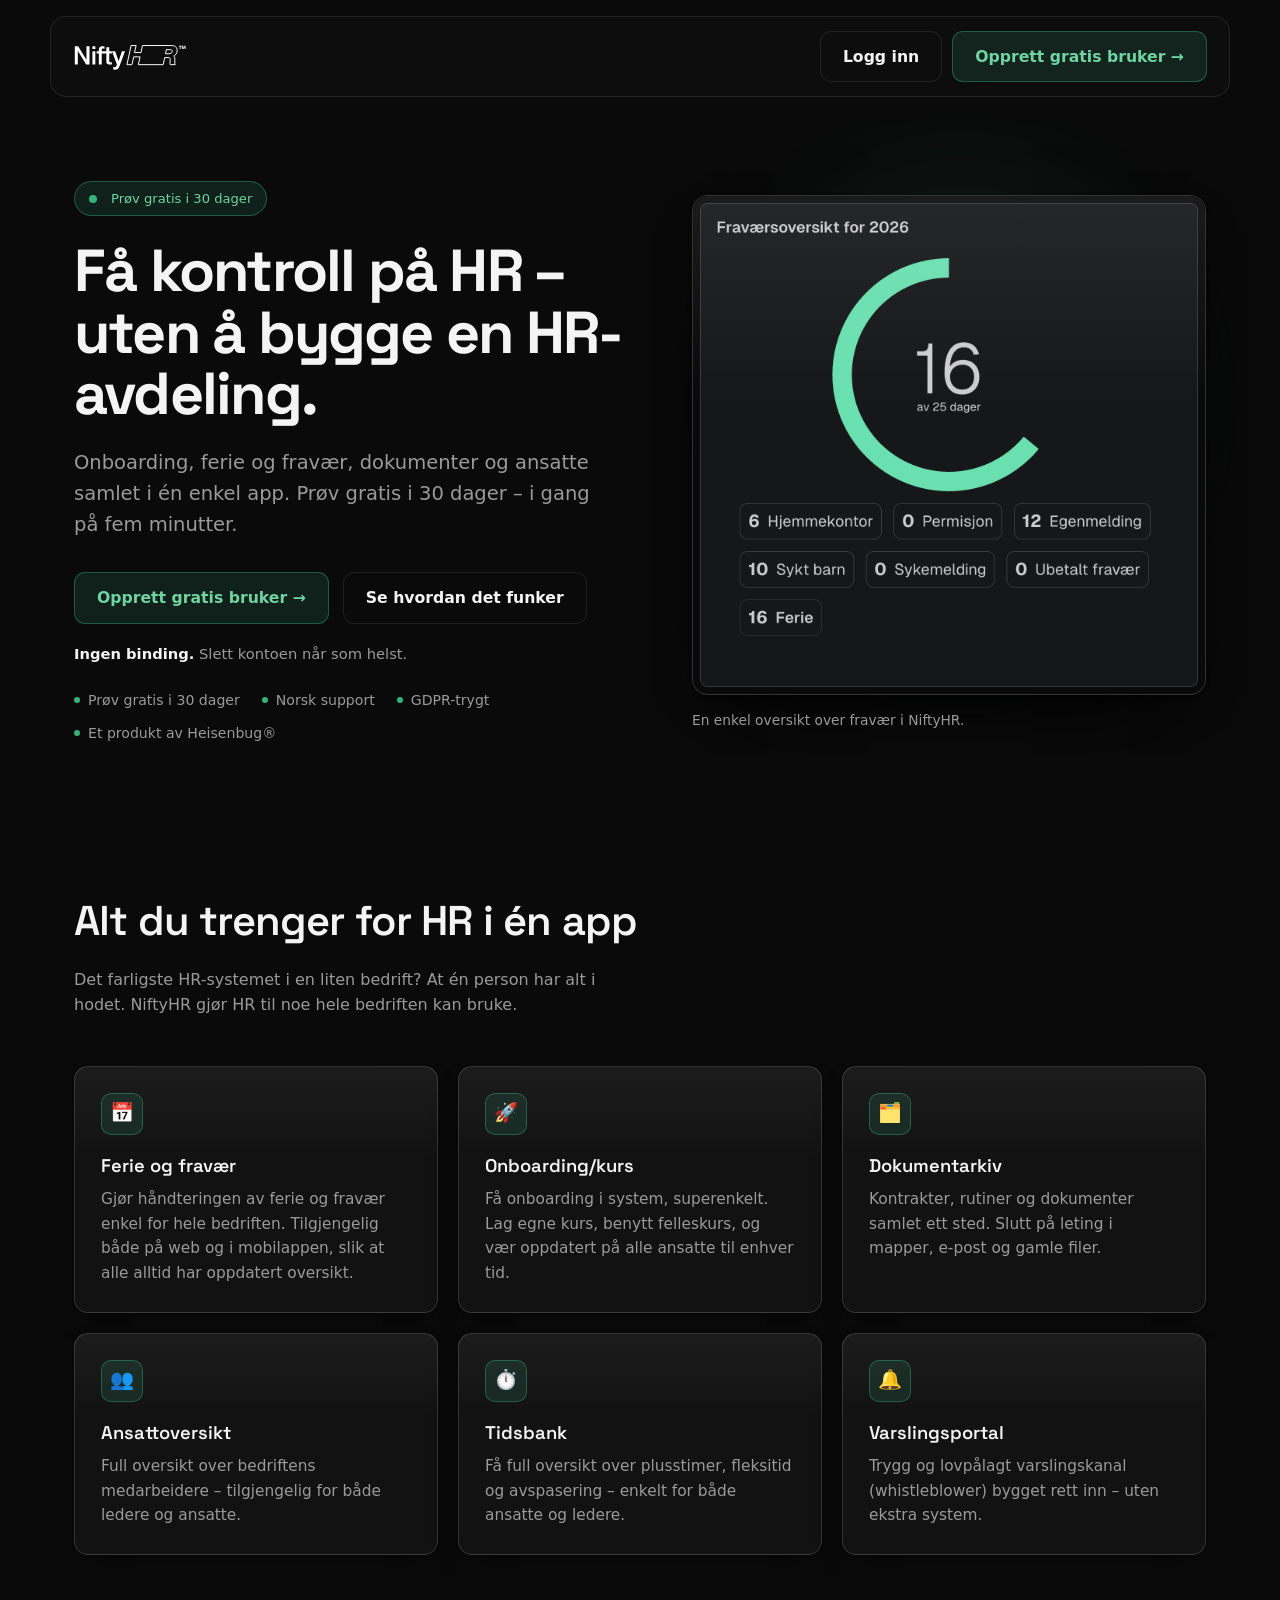
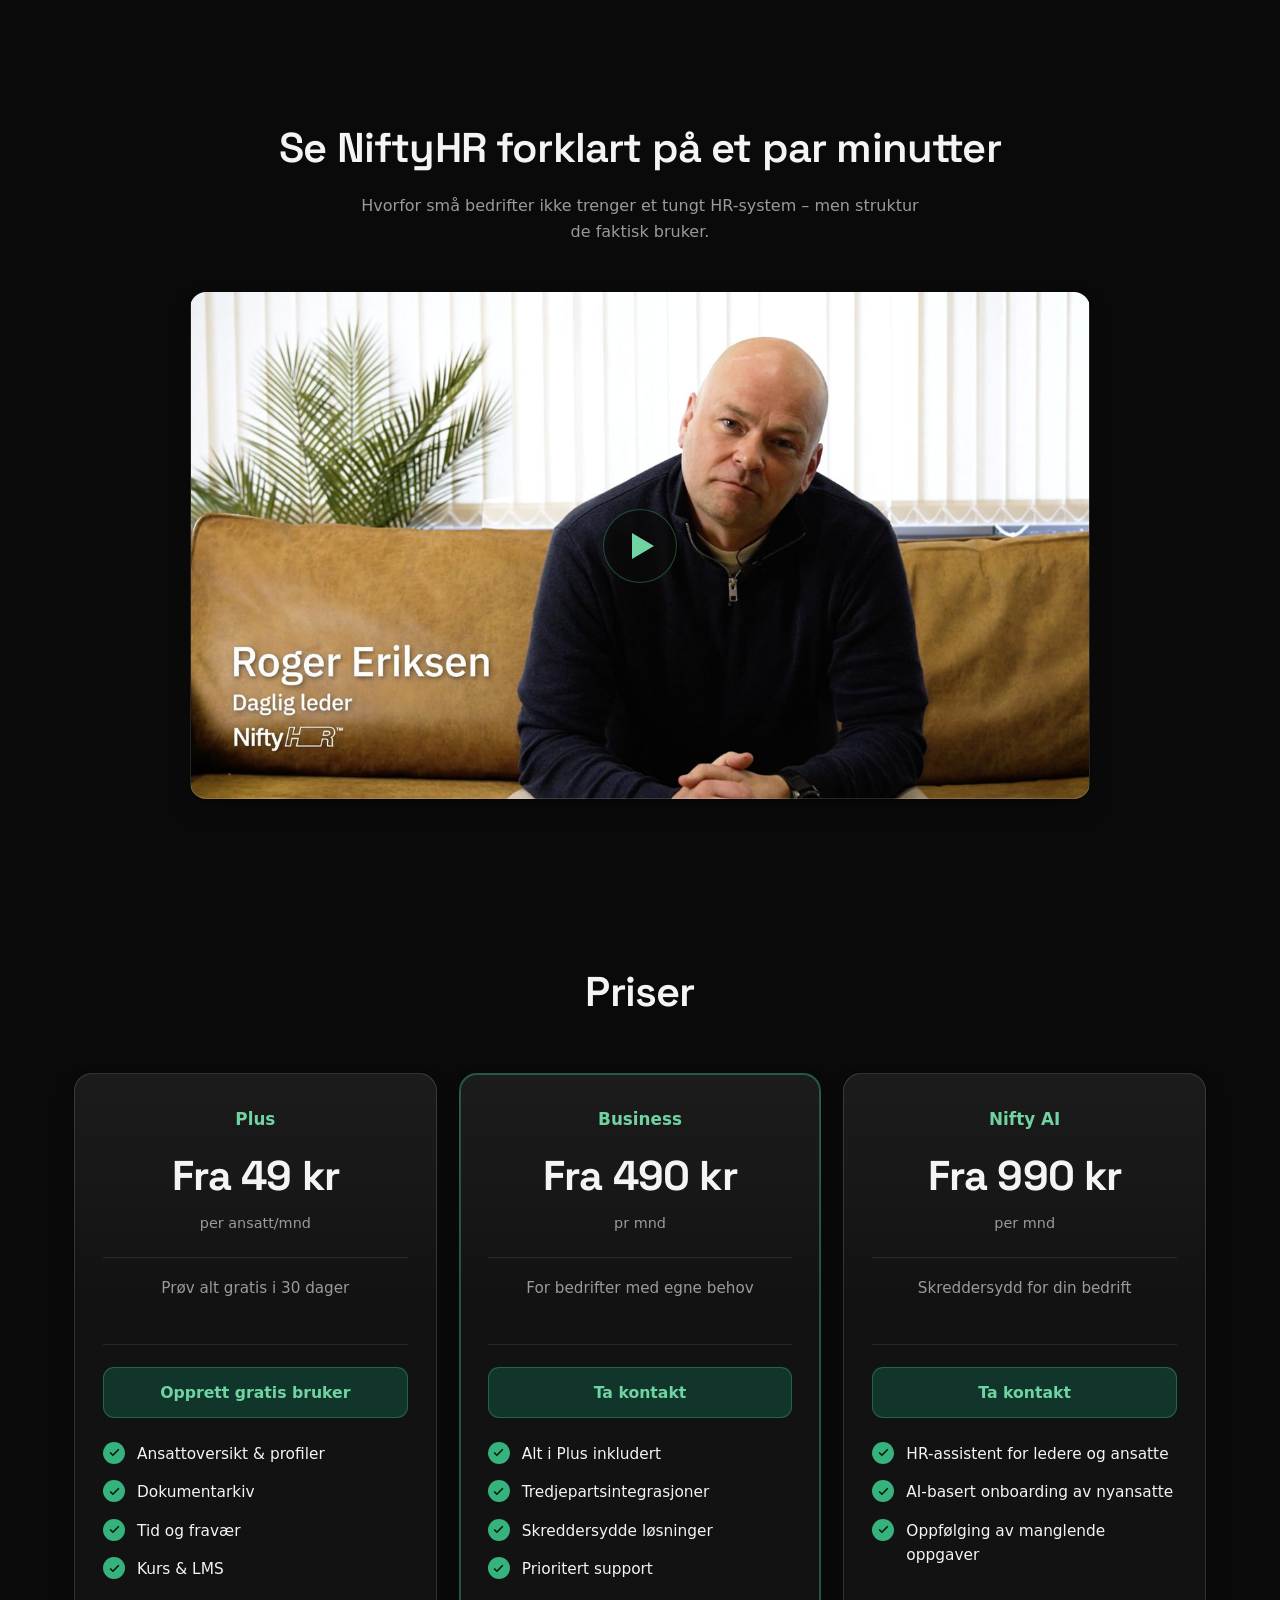
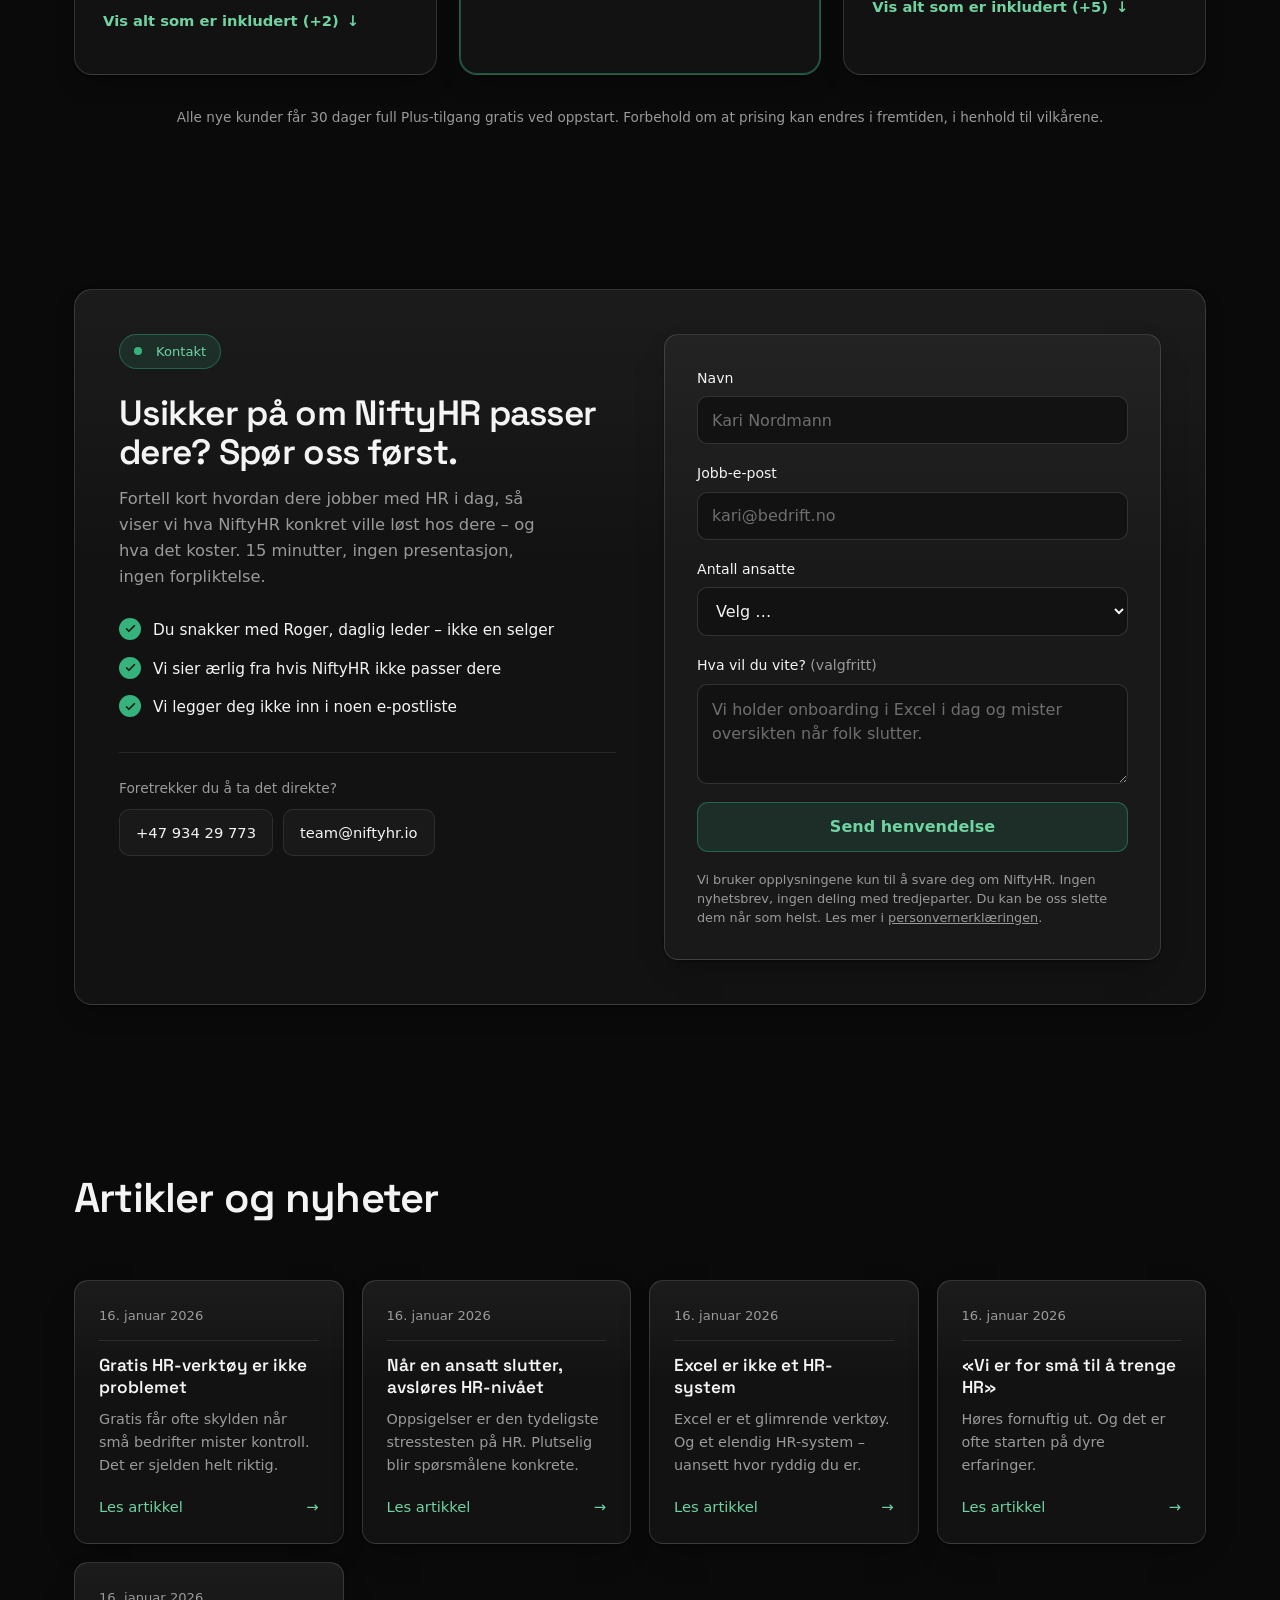
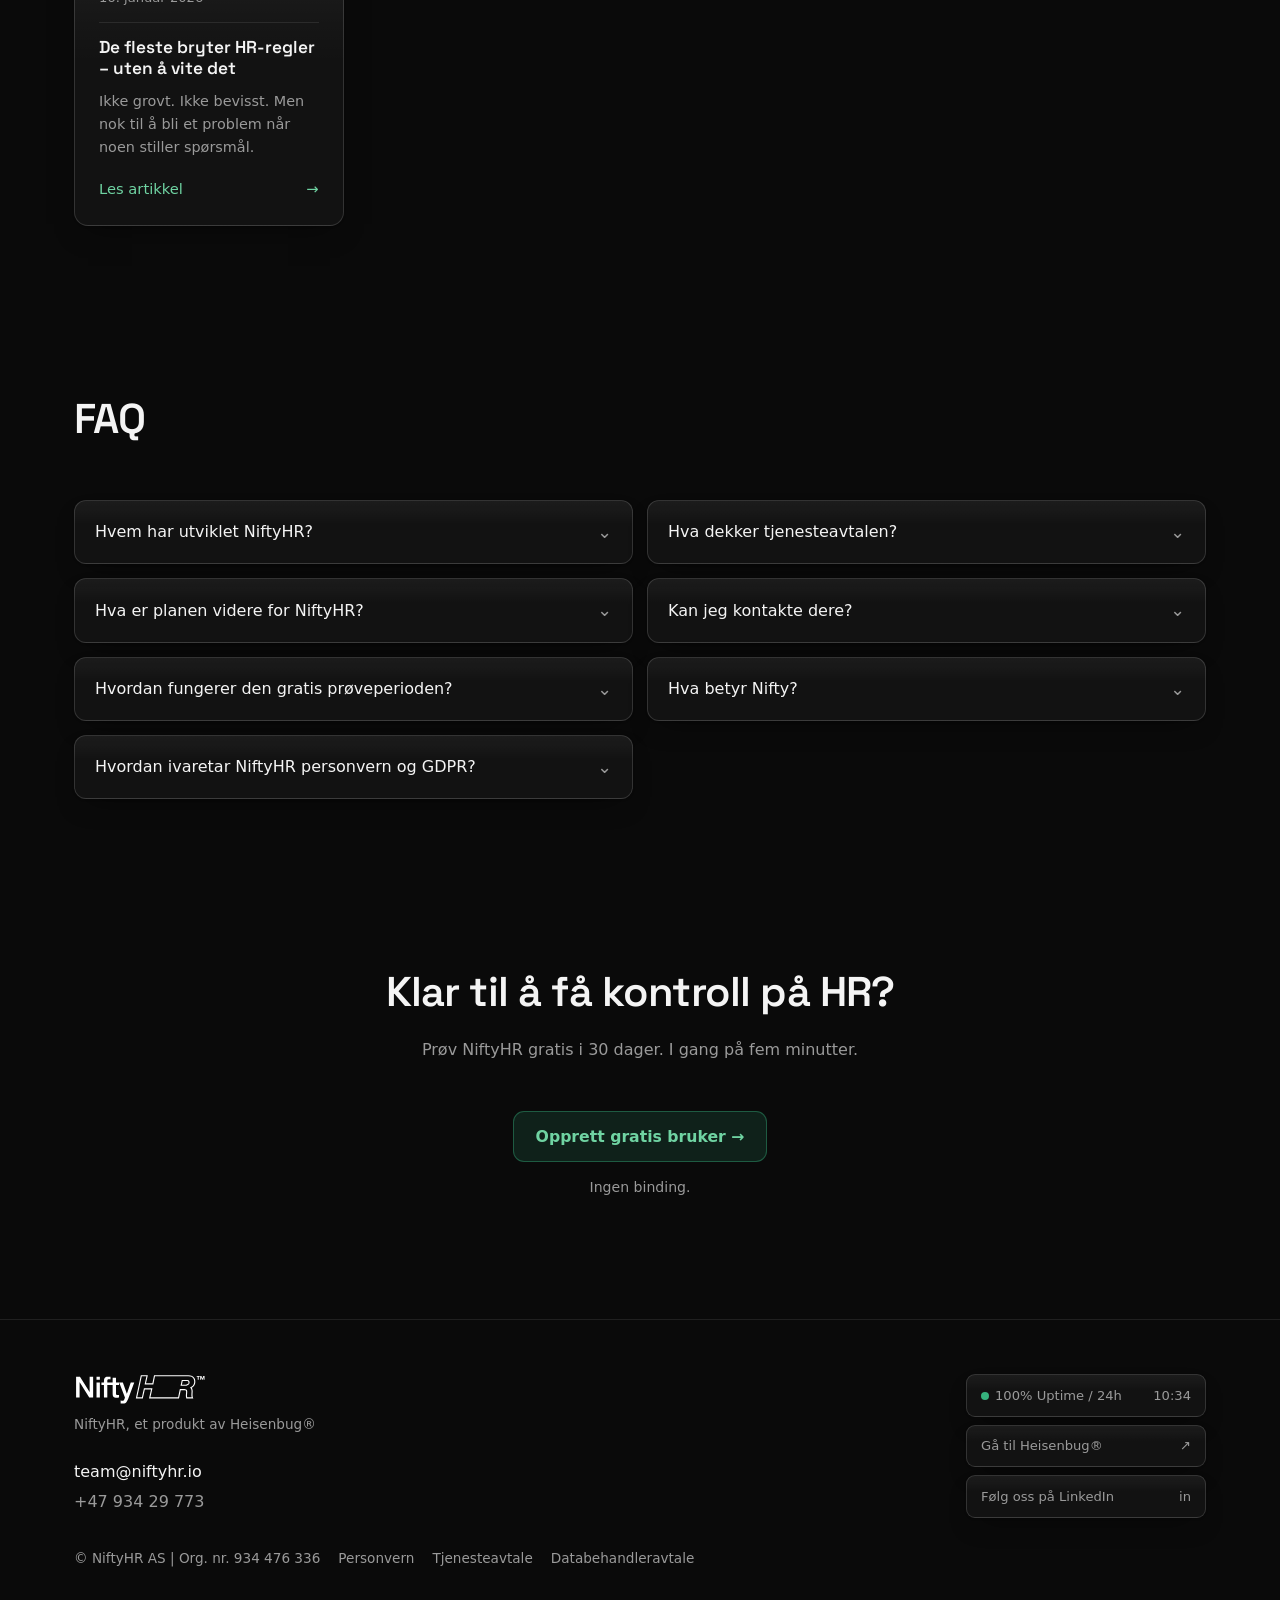
==== index.html @ 6ec6cd65 "Oppdater funksjonskort: Tidsbank erstatter Medarbeidersamtaler + nye tekster" ====
<!DOCTYPE html>
<html lang="no">
<head>
<meta charset="UTF-8">
<meta name="viewport" content="width=device-width, initial-scale=1.0">
<title>NiftyHR – Enkelt HR-system for små bedrifter. Gratis å starte.</title>
<meta name="description" content="Onboarding, ferie og fravær, dokumenter og ansattoversikt – samlet i én enkel app. Prøv gratis i 30 dager. Bygget for små og mellomstore bedrifter.">

<!-- OG-tags for deling på LinkedIn/Facebook -->
<meta property="og:title" content="NiftyHR – HR for små bedrifter">
<meta property="og:description" content="Enkelt HR-, onboarding- og fraværssystem. Prøv gratis i 30 dager.">
<meta property="og:type" content="website">
<meta property="og:url" content="https://niftyhr.no">
<link rel="canonical" href="https://niftyhr.no/">

<!-- Display-font (resten systemfont for rask lasting) -->
<link rel="preconnect" href="https://fonts.googleapis.com">
<link rel="preconnect" href="https://fonts.gstatic.com" crossorigin>
<link href="https://fonts.googleapis.com/css2?family=Space+Grotesk:wght@400;500;600;700&display=swap" rel="stylesheet">

<link rel="stylesheet" href="/style.css">

<!-- JSON-LD strukturert data -->
<script type="application/ld+json">
{
  "@context": "https://schema.org",
  "@graph": [
    {
      "@type": "Organization",
      "@id": "https://niftyhr.no/#organization",
      "name": "NiftyHR",
      "url": "https://niftyhr.no/",
      "logo": "https://niftyhr.no/niftyhr-logo.svg",
      "email": "team@niftyhr.io",
      "telephone": "+47 934 29 773",
      "description": "Enkelt, praktisk HR-system for små bedrifter uten HR-avdeling. Prøv gratis i 30 dager.",
      "sameAs": ["https://www.linkedin.com/company/nifty-hr/"],
      "parentOrganization": {
        "@type": "Organization",
        "name": "Heisenbug",
        "url": "https://heisenbug.no/"
      }
    },
    {
      "@type": "WebSite",
      "@id": "https://niftyhr.no/#website",
      "url": "https://niftyhr.no/",
      "name": "NiftyHR",
      "inLanguage": "no",
      "publisher": { "@id": "https://niftyhr.no/#organization" }
    }
  ]
}
</script>
</head>
<body>

  <!-- ============ Header ============ -->
  <div class="topbar">
    <div class="topbar-inner">
      <a class="logo-link" href="/" aria-label="NiftyHR"><img class="logo-img" src="/niftyhr-logo.svg" alt="NiftyHR"></a>
      <div class="cta-group">
        <a class="btn btn-ghost header-login" href="https://www.niftyhr.io/auth/login">Logg inn</a>
        <a class="btn btn-green" href="https://www.niftyhr.io/auth/sign-up">Opprett gratis bruker →</a>
      </div>
    </div>
  </div>

  <!-- ============ Hero ============ -->
  <section class="hero">
    <div class="wrap hero-grid">
      <div>
        <span class="eyebrow"><span class="dot"></span> Prøv gratis i 30 dager</span>
        <h1>Få kontroll på HR – uten å bygge en HR-avdeling.</h1>
        <p class="lead">Onboarding, ferie og fravær, dokumenter og ansatte samlet i én enkel app. Prøv gratis i 30 dager – i gang på fem minutter.</p>
        <div class="cta-row">
          <a class="btn btn-green" href="https://www.niftyhr.io/auth/sign-up">Opprett gratis bruker →</a>
          <a class="btn btn-ghost" href="#video">Se hvordan det funker</a>
        </div>
        <p class="hero-note"><b>Ingen binding.</b> Slett kontoen når som helst.</p>
        <div class="trust">
          <span>Prøv gratis i 30 dager</span>
          <span>Norsk support</span>
          <span>GDPR-trygt</span>
          <span>Et produkt av Heisenbug®</span>
        </div>
      </div>

      <!-- Ekte skjermbilde fra NiftyHR -->
      <figure class="shot" data-reveal data-reveal-delay="140">
        <div class="frame">
          <img src="/niftyhr-fravaersoversikt.png" width="1318" height="1282"
               alt="Fraværsoversikt for 2026 i NiftyHR: 16 av 25 feriedager brukt, fordelt på hjemmekontor, egenmelding, sykt barn og ferie"
               loading="eager" fetchpriority="high">
        </div>
        <figcaption>En enkel oversikt over fravær i NiftyHR.</figcaption>
      </figure>
    </div>
  </section>

  <!-- ============ Funksjoner ============ -->
  <section class="section">
    <div class="wrap">
      <div class="section-head">
        <h2>Alt du trenger for HR i én app</h2>
        <p>Det farligste HR-systemet i en liten bedrift? At én person har alt i hodet. NiftyHR gjør HR til noe hele bedriften kan bruke.</p>
      </div>
      <div class="feat-grid">
        <div class="feat" data-reveal>
          <div class="fic">📅</div>
          <h3>Ferie og fravær</h3>
          <p>Gjør håndteringen av ferie og fravær enkel for hele bedriften. Tilgjengelig både på web og i mobilappen, slik at alle alltid har oppdatert oversikt.</p>
        </div>
        <div class="feat" data-reveal>
          <div class="fic">🚀</div>
          <h3>Onboarding/kurs</h3>
          <p>Få onboarding i system, superenkelt. Lag egne kurs, benytt felleskurs, og vær oppdatert på alle ansatte til enhver tid.</p>
        </div>
        <div class="feat" data-reveal>
          <div class="fic">🗂️</div>
          <h3>Dokumentarkiv</h3>
          <p>Kontrakter, rutiner og dokumenter samlet ett sted. Slutt på leting i mapper, e-post og gamle filer.</p>
        </div>
        <div class="feat" data-reveal>
          <div class="fic">👥</div>
          <h3>Ansattoversikt</h3>
          <p>Full oversikt over bedriftens medarbeidere – tilgjengelig for både ledere og ansatte.</p>
        </div>
        <div class="feat" data-reveal>
          <div class="fic">⏱️</div>
          <h3>Tidsbank</h3>
          <p>Få full oversikt over plusstimer, fleksitid og avspasering – enkelt for både ansatte og ledere.</p>
        </div>
        <div class="feat" data-reveal>
          <div class="fic">🔔</div>
          <h3>Varslingsportal</h3>
          <p>Trygg og lovpålagt varslingskanal (whistleblower) bygget rett inn – uten ekstra system.</p>
        </div>
      </div>
    </div>
  </section>

  <!-- ============ Video ============ -->
  <section class="section video-sec" id="video">
    <div class="wrap">
      <div class="section-head">
        <h2>Se NiftyHR forklart på et par minutter</h2>
        <p>Hvorfor små bedrifter ikke trenger et tungt HR-system – men struktur de faktisk bruker.</p>
      </div>
      <!-- Klikk-for-å-spille: laster YouTube først ved klikk (raskere side) -->
      <div class="video" data-reveal id="ytPlayer"
           data-id="rPUGB4fkIVI"
           style="background-image:url('/video-poster.jpg')"
           role="button" tabindex="0" aria-label="Spill av video">
        <div class="play"></div>
      </div>
    </div>
  </section>

  <!-- ============ Priser ============ -->
  <section class="section" id="priser">
    <div class="wrap">
      <div class="section-head" style="text-align:center">
        <h2 style="margin:0 auto">Priser</h2>
      </div>
      <div class="price-grid">

        <div class="plan" data-reveal>
          <div class="tier">Plus</div>
          <div class="price">Fra 49 kr</div>
          <div class="per">per ansatt/mnd</div>
          <div class="who">Prøv alt gratis i 30 dager</div>
          <a class="btn btn-fill" href="https://www.niftyhr.io/auth/sign-up">Opprett gratis bruker</a>
          <ul>
            <li><span class="check"><svg viewBox="0 0 24 24"><polyline points="20 6 9 17 4 12"/></svg></span> Ansattoversikt &amp; profiler</li>
            <li><span class="check"><svg viewBox="0 0 24 24"><polyline points="20 6 9 17 4 12"/></svg></span> Dokumentarkiv</li>
            <li><span class="check"><svg viewBox="0 0 24 24"><polyline points="20 6 9 17 4 12"/></svg></span> Tid og fravær</li>
            <li><span class="check"><svg viewBox="0 0 24 24"><polyline points="20 6 9 17 4 12"/></svg></span> Kurs &amp; LMS</li>
          </ul>
          <div class="more" id="plus-mer" aria-hidden="true">
            <div>
              <ul>
                <li><span class="check"><svg viewBox="0 0 24 24"><polyline points="20 6 9 17 4 12"/></svg></span> Feed &amp; push-varsler</li>
                <li><span class="check"><svg viewBox="0 0 24 24"><polyline points="20 6 9 17 4 12"/></svg></span> Brukervennlig app</li>
              </ul>
            </div>
          </div>
          <button class="toggle" type="button" aria-expanded="false" aria-controls="plus-mer">
            <span class="label">Vis alt som er inkludert (+2)</span> <span class="arrow">↓</span>
          </button>
          <div class="grow"></div>
        </div>

        <div class="plan featured" data-reveal>
          <div class="tier">Business</div>
          <div class="price">Fra 490 kr</div>
          <div class="per">pr mnd</div>
          <div class="who">For bedrifter med egne behov</div>
          <a class="btn btn-fill" href="#kontakt">Ta kontakt</a>
          <ul>
            <li><span class="check"><svg viewBox="0 0 24 24"><polyline points="20 6 9 17 4 12"/></svg></span> Alt i Plus inkludert</li>
            <li><span class="check"><svg viewBox="0 0 24 24"><polyline points="20 6 9 17 4 12"/></svg></span> Tredjepartsintegrasjoner</li>
            <li><span class="check"><svg viewBox="0 0 24 24"><polyline points="20 6 9 17 4 12"/></svg></span> Skreddersydde løsninger</li>
            <li><span class="check"><svg viewBox="0 0 24 24"><polyline points="20 6 9 17 4 12"/></svg></span> Prioritert support</li>
          </ul>
          <div class="grow"></div>
        </div>

        <div class="plan" data-reveal>
          <div class="tier">Nifty AI</div>
          <div class="price">Fra 990 kr</div>
          <div class="per">per mnd</div>
          <div class="who">Skreddersydd for din bedrift</div>
          <a class="btn btn-fill" href="#kontakt">Ta kontakt</a>
          <ul>
            <li><span class="check"><svg viewBox="0 0 24 24"><polyline points="20 6 9 17 4 12"/></svg></span> HR-assistent for ledere og ansatte</li>
            <li><span class="check"><svg viewBox="0 0 24 24"><polyline points="20 6 9 17 4 12"/></svg></span> AI-basert onboarding av nyansatte</li>
            <li><span class="check"><svg viewBox="0 0 24 24"><polyline points="20 6 9 17 4 12"/></svg></span> Oppfølging av manglende oppgaver</li>
          </ul>
          <div class="more" id="ai-mer" aria-hidden="true">
            <div>
              <ul>
                <li><span class="check"><svg viewBox="0 0 24 24"><polyline points="20 6 9 17 4 12"/></svg></span> Generering av HR-dokumenter</li>
                <li><span class="check"><svg viewBox="0 0 24 24"><polyline points="20 6 9 17 4 12"/></svg></span> Organisasjonskunnskap og analyser</li>
                <li><span class="check"><svg viewBox="0 0 24 24"><polyline points="20 6 9 17 4 12"/></svg></span> Sykefraværsoppfølging</li>
                <li><span class="check"><svg viewBox="0 0 24 24"><polyline points="20 6 9 17 4 12"/></svg></span> Kompetansekartlegging</li>
                <li><span class="check"><svg viewBox="0 0 24 24"><polyline points="20 6 9 17 4 12"/></svg></span> Referat og oppfølging av medarbeidersamtaler</li>
              </ul>
            </div>
          </div>
          <button class="toggle" type="button" aria-expanded="false" aria-controls="ai-mer">
            <span class="label">Vis alt som er inkludert (+5)</span> <span class="arrow">↓</span>
          </button>
          <div class="grow"></div>
        </div>

      </div>
      <p class="price-note">Alle nye kunder får 30 dager full Plus-tilgang gratis ved oppstart. Forbehold om at prising kan endres i fremtiden, i henhold til vilkårene.</p>
    </div>
  </section>

  <!-- ============ Kontakt / leadfangst ============ -->
  <section class="section lead-sec" id="kontakt">
    <div class="wrap">
      <div class="lead-card" data-reveal>

        <div>
          <span class="eyebrow"><span class="dot"></span> Kontakt</span>
          <h2>Usikker på om NiftyHR passer dere? Spør oss først.</h2>
          <p class="lead-intro">Fortell kort hvordan dere jobber med HR i dag, så viser vi hva NiftyHR konkret ville løst hos dere – og hva det koster. 15 minutter, ingen presentasjon, ingen forpliktelse.</p>
          <div class="lead-points">
            <div><span class="check"><svg viewBox="0 0 24 24"><polyline points="20 6 9 17 4 12"/></svg></span> Du snakker med Roger, daglig leder – ikke en selger</div>
            <div><span class="check"><svg viewBox="0 0 24 24"><polyline points="20 6 9 17 4 12"/></svg></span> Vi sier ærlig fra hvis NiftyHR ikke passer dere</div>
            <div><span class="check"><svg viewBox="0 0 24 24"><polyline points="20 6 9 17 4 12"/></svg></span> Vi legger deg ikke inn i noen e-postliste</div>
          </div>
          <div class="lead-direct">
            <p>Foretrekker du å ta det direkte?</p>
            <div class="links">
              <a href="tel:+4793429773">+47 934 29 773</a>
              <a href="mailto:team@niftyhr.io">team@niftyhr.io</a>
            </div>
          </div>
        </div>

        <div class="lead-form-wrap">
          <form class="lead-form" id="leadForm" novalidate>
            <!-- Web3Forms: bytt access key til din egen fra web3forms.com -->
            <input type="hidden" name="access_key" value="6b242301-81c9-42a8-845d-8fa66ffb4353">
            <input type="hidden" name="subject" value="Ny henvendelse fra niftyhr.no">
            <input type="hidden" name="from_name" value="niftyhr.no">

            <div class="field">
              <label for="lf-navn">Navn</label>
              <input id="lf-navn" name="name" type="text" required autocomplete="name" placeholder="Kari Nordmann">
            </div>
            <div class="field">
              <label for="lf-epost">Jobb-e-post</label>
              <input id="lf-epost" name="email" type="email" required autocomplete="email" placeholder="kari@bedrift.no">
            </div>
            <div class="field">
              <label for="lf-ansatte">Antall ansatte</label>
              <select id="lf-ansatte" name="ansatte" required>
                <option value="">Velg …</option>
                <option value="1-5">1–5</option>
                <option value="6-15">6–15</option>
                <option value="16-30">16–30</option>
                <option value="31-50">31–50</option>
                <option value="50+">Over 50</option>
              </select>
            </div>
            <div class="field">
              <label for="lf-melding">Hva vil du vite? <span>(valgfritt)</span></label>
              <textarea id="lf-melding" name="melding" rows="3" placeholder="Vi holder onboarding i Excel i dag og mister oversikten når folk slutter."></textarea>
            </div>

            <!-- Honeypot: skjult felt som bare bots fyller ut -->
            <input class="hp" type="text" name="botcheck" tabindex="-1" autocomplete="off" aria-hidden="true">

            <button class="btn btn-green" type="submit" id="leadBtn">Send henvendelse</button>
            <p class="lead-error" id="leadError" hidden>Noe gikk galt. Send oss gjerne en e-post på team@niftyhr.io i stedet.</p>
            <p class="lead-privacy">Vi bruker opplysningene kun til å svare deg om NiftyHR. Ingen nyhetsbrev, ingen deling med tredjeparter. Du kan be oss slette dem når som helst. Les mer i <a href="/betingelser/personvernerklaering.html">personvernerklæringen</a>.</p>
          </form>

          <div class="lead-thanks" id="leadThanks" hidden>
            <span class="tick">✓</span>
            <h3>Takk – meldingen er sendt.</h3>
            <p>Vi tar kontakt så snart vi kan. Vil du ikke vente, kan du opprette bruker og se deg rundt med en gang.</p>
            <a class="btn btn-fill" style="width:auto" href="https://www.niftyhr.io/auth/sign-up">Opprett gratis bruker →</a>
          </div>
        </div>

      </div>
    </div>
  </section>

  <!-- ============ Artikler ============ -->
  <section class="section">
    <div class="wrap">
      <div class="section-head"><h2>Artikler og nyheter</h2></div>
<div class="art-grid">
  <a class="art" data-reveal href="/posts/gratis-hr-verktoy-er-ikke-problemet-manglende-strategi-er.html">
    <div class="date">16. januar 2026</div>
    <h3>Gratis HR-verktøy er ikke problemet</h3>
    <p>Gratis får ofte skylden når små bedrifter mister kontroll. Det er sjelden helt riktig.</p>
    <span class="read">Les artikkel <span>→</span></span>
  </a>
  <a class="art" data-reveal href="/posts/nar-en-ansatt-slutter-avslores-hr-nivaet-i-bedriften.html">
    <div class="date">16. januar 2026</div>
    <h3>Når en ansatt slutter, avsløres HR-nivået</h3>
    <p>Oppsigelser er den tydeligste stresstesten på HR. Plutselig blir spørsmålene konkrete.</p>
    <span class="read">Les artikkel <span>→</span></span>
  </a>
  <a class="art" data-reveal href="/posts/excel-er-ikke-et-hr-system-uansett-hvor-ryddig-du-er.html">
    <div class="date">16. januar 2026</div>
    <h3>Excel er ikke et HR-system</h3>
    <p>Excel er et glimrende verktøy. Og et elendig HR-system – uansett hvor ryddig du er.</p>
    <span class="read">Les artikkel <span>→</span></span>
  </a>
  <a class="art" data-reveal href="/posts/vi-er-for-sma-til-a-trenge-hr-den-dyreste-misforstaelsen.html">
    <div class="date">16. januar 2026</div>
    <h3>«Vi er for små til å trenge HR»</h3>
    <p>Høres fornuftig ut. Og det er ofte starten på dyre erfaringer.</p>
    <span class="read">Les artikkel <span>→</span></span>
  </a>
  <a class="art" data-reveal href="/posts/de-fleste-sma-bedrifter-bryter-hr-regler-uten-a-vite-det.html">
    <div class="date">16. januar 2026</div>
    <h3>De fleste bryter HR-regler – uten å vite det</h3>
    <p>Ikke grovt. Ikke bevisst. Men nok til å bli et problem når noen stiller spørsmål.</p>
    <span class="read">Les artikkel <span>→</span></span>
  </a>
</div>
    </div>
  </section>

  <!-- ============ FAQ ============ -->
  <section class="section">
    <div class="wrap">
      <div class="section-head"><h2>FAQ</h2></div>
      <div class="faq-grid">
        <details data-reveal>
          <summary>Hvem har utviklet NiftyHR?</summary>
          <div class="ans">NiftyHR er utviklet av Heisenbug AS, et norsk teknologimiljø. Systemet driftes og videreutvikles som eget produkt for små og mellomstore bedrifter.</div>
        </details>
        <details data-reveal>
          <summary>Hva dekker tjenesteavtalen?</summary>
          <div class="ans">Tilgang til NiftyHR med løpende drift, oppdateringer og sikker lagring av data. Detaljer finner du i vilkårene.</div>
        </details>
        <details data-reveal>
          <summary>Hva er planen videre for NiftyHR?</summary>
          <div class="ans">Vi gjør NiftyHR enklere og smartere. Neste steg er praktisk AI-støtte i hverdagen gjennom Agent44 – en operativ AI-medarbeider som hjelper ledere med oppfølging, dokumenter og HR-oppgaver.</div>
        </details>
        <details data-reveal>
          <summary>Kan jeg kontakte dere?</summary>
          <div class="ans">Ja – send oss en e-post på team@niftyhr.io eller ring +47 934 29 773. Vi svarer gjerne.</div>
        </details>
        <details data-reveal>
          <summary>Hvordan fungerer den gratis prøveperioden?</summary>
          <div class="ans">Alle nye kunder får 30 dager med full tilgang gratis og uten binding. Slik kan dere teste NiftyHR i praksis før dere velger plan. Etter prøveperioden fortsetter dere på den planen som passer dere best.</div>
        </details>
        <details data-reveal>
          <summary>Hva betyr Nifty?</summary>
          <div class="ans">«Nifty» betyr smart, praktisk og lett å bruke – akkurat slik HR bør være for en liten bedrift.</div>
        </details>
        <details data-reveal>
          <summary>Hvordan ivaretar NiftyHR personvern og GDPR?</summary>
          <div class="ans">NiftyHR er bygget for å ivareta personvern. Persondata behandles i tråd med GDPR, og du styrer selv roller og tilgang i systemet.</div>
        </details>
      </div>
    </div>
  </section>

  <!-- ============ Slutt-CTA ============ -->
  <section class="section end">
    <div class="wrap">
      <div class="section-head">
        <h2>Klar til å få kontroll på HR?</h2>
        <p>Prøv NiftyHR gratis i 30 dager. I gang på fem minutter.</p>
      </div>
      <div class="cta-row">
        <a class="btn btn-green" href="https://www.niftyhr.io/auth/sign-up">Opprett gratis bruker →</a>
      </div>
      <p style="color:var(--muted);font-size:.88rem;margin-top:14px">Ingen binding.</p>
    </div>
  </section>

  <!-- ============ Footer ============ -->
  <footer>
    <div class="wrap">
      <div class="foot-grid">
        <div class="foot-left">
          <img class="logo-img" src="/niftyhr-logo.svg" alt="NiftyHR" style="height:30px;margin-bottom:10px">
          <div class="foot-tag">NiftyHR, et produkt av Heisenbug®</div>
          <div class="foot-contact">
            <a href="mailto:team@niftyhr.io">team@niftyhr.io</a>
            <a class="phone" href="tel:+4793429773">+47 934 29 773</a>
          </div>
        </div>
        <div class="status">
          <div><span><span class="dot"></span>100% Uptime / 24h</span><span>10:34</span></div>
          <a href="https://heisenbug.no/">Gå til Heisenbug® <span>↗</span></a>
          <a href="https://www.linkedin.com/company/nifty-hr/">Følg oss på LinkedIn <span>in</span></a>
        </div>
      </div>
      <div class="foot-bottom">
        <span>© NiftyHR AS | Org. nr. 934 476 336</span>
        <a href="/betingelser/personvernerklaering.html">Personvern</a>
        <a href="/betingelser/tjenesteavtale.html">Tjenesteavtale</a>
        <a href="/betingelser/databehandleravtale.html">Databehandleravtale</a>
      </div>
    </div>
  </footer>

  <script>
    // Klikk-for-å-spille YouTube (laster ikke iframe før brukeren vil se den)
    (function(){
      var p = document.getElementById('ytPlayer');
      function play(){
        var id = p.getAttribute('data-id');
        p.innerHTML = '<iframe src="https://www.youtube-nocookie.com/embed/'+id+'?autoplay=1&rel=0" '+
          'title="NiftyHR video" allow="autoplay;encrypted-media;picture-in-picture" '+
          'allowfullscreen></iframe>';
      }
      p.addEventListener('click', play);
      p.addEventListener('keydown', function(e){ if(e.key==='Enter'||e.key===' '){ e.preventDefault(); play(); }});
    })();
  </script>

  <script>
    // Leadskjema: sender til Web3Forms uten sidelast, viser takke-tilstand
    (function(){
      var f = document.getElementById('leadForm');
      if(!f) return;
      var btn = document.getElementById('leadBtn');
      var err = document.getElementById('leadError');
      var thanks = document.getElementById('leadThanks');

      f.addEventListener('submit', function(e){
        e.preventDefault();
        if(!f.checkValidity()){ f.reportValidity(); return; }
        err.hidden = true;
        btn.disabled = true;
        btn.textContent = 'Sender …';

        fetch('https://api.web3forms.com/submit', {
          method: 'POST',
          headers: { 'Accept': 'application/json' },
          body: new FormData(f)
        })
        .then(function(r){ return r.json(); })
        .then(function(d){
          if(d.success){ f.hidden = true; thanks.hidden = false; }
          else { throw new Error('feil'); }
        })
        .catch(function(){
          err.hidden = false;
          btn.disabled = false;
          btn.textContent = 'Send henvendelse';
        });
      });
    })();
  </script>

  <script>
    // Nedtrekk i priskort: åpner/lukker resten av inkludert-listen
    (function(){
      document.querySelectorAll('.plan .toggle').forEach(function(btn){
        var plan  = btn.closest('.plan');
        var panel = document.getElementById(btn.getAttribute('aria-controls'));
        var label = btn.querySelector('.label');
        var lukket = label.textContent;             // «Vis alt som er inkludert (+N)»
        btn.addEventListener('click', function(){
          var open = plan.classList.toggle('open');
          btn.setAttribute('aria-expanded', open ? 'true' : 'false');
          panel.setAttribute('aria-hidden', open ? 'false' : 'true');
          label.textContent = open ? 'Vis mindre' : lukket;
        });
      });
    })();
  </script>

  <script>
    // Scroll-avsløring: elementene glir opp og fades inn én gang, radvis
    (function(){
      var els = Array.prototype.slice.call(document.querySelectorAll('[data-reveal]'));
      if (!els.length) return;

      var dempet = window.matchMedia('(prefers-reduced-motion: reduce)').matches;
      if (dempet || !('IntersectionObserver' in window)) return;   // alt forblir synlig

      document.documentElement.classList.add('js-anim');

      // Forskyvning innenfor hver gruppe søsken, så rader ruller inn etter hverandre
      var teller = new Map();
      els.forEach(function(el){
        var p = el.parentElement;
        var i = teller.get(p) || 0;
        teller.set(p, i + 1);
        el.dataset.i = i;
      });

      var io, puls;
      function start(el){
        if (el.dataset.vist) return;
        el.dataset.vist = '1';
        var d = Number(el.dataset.revealDelay || 0) + Number(el.dataset.i || 0) * 70;
        setTimeout(function(){ el.classList.add('inn'); }, d);
        if (io) io.unobserve(el);
      }

      io = new IntersectionObserver(function(rader){
        rader.forEach(function(r){
          // Ta også elementer som alt har passert over toppen av vinduet
          if (r.isIntersecting || r.boundingClientRect.top < 0) start(r.target);
        });
      }, { threshold: 0 });
      els.forEach(function(el){ io.observe(el); });

      // Sikkerhetsnett: fanger elementer som hoppes over ved raske sveip,
      // ankerhopp fra menyen og lasting med #hash i URL-en
      function feie(){
        var igjen = 0;
        els.forEach(function(el){
          if (el.dataset.vist) return;
          if (el.getBoundingClientRect().top < window.innerHeight) start(el);
          else igjen++;
        });
        if (!igjen) {
          window.removeEventListener('scroll', feie);
          window.removeEventListener('resize', feie);
          clearInterval(puls);
        }
      }
      window.addEventListener('scroll', feie, { passive: true });
      window.addEventListener('resize', feie);
      puls = setInterval(feie, 500);
      feie();
    })();
  </script>

</body>
</html>
---- style.css ----
/* ============ Designtokens (matchet mot niftyhr.io) ============ */
  :root{
    --bg:#0A0A0A;            /* near-black bakgrunn */
    --bg-2:#121212;          /* kort */
    --bg-3:#191919;          /* indre flater */
    --line:rgba(255,255,255,.09);
    --text:#F4F4F4;
    --muted:#9A9A9A;
    --green:#36B27D;         /* aksent (checkmarks, ring) */
    --green-soft:rgba(54,178,125,.14);
    --green-border:rgba(54,178,125,.40);
    --green-text:#6FD3A2;
    --green-deep:#11352A;    /* fyll på pris-knapp */
    --mint:#86D6A6;          /* donut-ring */
    --radius:14px;
    --maxw:1180px;
    --display:"Space Grotesk", system-ui, sans-serif;
    --body:system-ui,-apple-system,"Segoe UI",Roboto,Helvetica,Arial,sans-serif;
  }

  *{box-sizing:border-box;margin:0;padding:0}
  html{scroll-behavior:smooth}
  body{
    font-family:var(--body);background:var(--bg);color:var(--text);
    line-height:1.6;-webkit-font-smoothing:antialiased;overflow-x:hidden;
  }
  .wrap{max-width:var(--maxw);margin:0 auto;padding:0 24px}
  a{color:inherit}

  /* ============ Header (flytende pill) ============ */
  .topbar{position:sticky;top:16px;z-index:50;padding:0 16px;margin-top:16px}
  .topbar-inner{
    max-width:var(--maxw);margin:0 auto;display:flex;align-items:center;justify-content:space-between;
    background:rgba(15,15,15,.85);backdrop-filter:blur(12px);
    border:1px solid var(--line);border-radius:16px;padding:14px 22px;
  }
  /* Logo (tilnærmet – bytt gjerne til ekte SVG senere) */
  .logo{font-family:var(--display);font-weight:700;font-size:1.4rem;letter-spacing:-.01em;display:inline-flex;align-items:center;gap:3px}
  .logo .hr{border:1.6px solid currentColor;border-radius:5px;padding:1px 7px;font-style:italic;transform:skewX(-7deg);font-size:1.15rem;line-height:1}
  .logo sup{font-size:.55rem;color:var(--muted);font-weight:400}
  .logo-link{display:inline-flex}
  .logo-img{height:26px;width:auto;display:block}

  .btn{
    display:inline-flex;align-items:center;justify-content:center;gap:8px;
    font-weight:600;font-size:.98rem;padding:12px 22px;border-radius:11px;
    text-decoration:none;cursor:pointer;border:1px solid transparent;transition:transform .15s,filter .15s,border-color .15s
  }
  .btn-green{background:var(--green-soft);border-color:var(--green-border);color:var(--green-text)}
  .btn-green:hover{filter:brightness(1.15);transform:translateY(-1px)}
  .btn-ghost{background:transparent;border-color:var(--line);color:var(--text)}
  .btn-ghost:hover{border-color:var(--green-border);color:var(--green-text)}
  .btn-fill{background:var(--green-deep);border-color:var(--green-border);color:var(--green-text);width:100%}
  .btn-fill:hover{filter:brightness(1.25)}

  /* ============ Hero ============ */
  .hero{padding:84px 0 64px}
  .hero-grid{display:grid;grid-template-columns:1.05fr .95fr;gap:50px;align-items:center}
  .eyebrow{display:inline-flex;align-items:center;gap:8px;font-size:.82rem;color:var(--green-text);
    background:var(--green-soft);border:1px solid var(--green-border);padding:6px 14px;border-radius:999px;margin-bottom:24px}
  .hero h1{font-family:var(--display);font-weight:700;letter-spacing:-.03em;line-height:1.04;
    font-size:clamp(2.4rem,5vw,3.7rem);margin-bottom:22px}
  .hero p.lead{font-size:clamp(1.05rem,2vw,1.22rem);color:var(--muted);max-width:520px;margin-bottom:32px}
  .cta-row{display:flex;gap:14px;flex-wrap:wrap}
  .hero-note{margin-top:18px;font-size:.92rem;color:var(--muted)}
  .hero-note b{color:var(--text);font-weight:600}

  /* Produktforhåndsvisning (ferie & fravær) */
  .preview{background:var(--bg-2);border:1px solid var(--line);border-radius:18px;padding:22px;
    box-shadow:0 30px 80px -30px rgba(0,0,0,.8)}
  .preview-head{display:flex;align-items:center;justify-content:space-between;margin-bottom:18px}
  .preview-head h4{font-family:var(--display);font-weight:600;font-size:1.05rem}
  .pill{font-size:.72rem;color:var(--green-text);background:var(--green-soft);border:1px solid var(--green-border);padding:3px 10px;border-radius:999px}
  .donut-wrap{display:flex;align-items:center;gap:22px;background:var(--bg-3);border:1px solid var(--line);border-radius:12px;padding:20px;margin-bottom:14px}
  .donut{width:104px;height:104px;border-radius:50%;flex:0 0 auto;
    background:conic-gradient(var(--mint) 0 86%, #2a2a2a 86% 100%);
    display:flex;align-items:center;justify-content:center;position:relative}
  .donut::after{content:"";position:absolute;inset:13px;border-radius:50%;background:var(--bg-3)}
  .donut div{position:relative;z-index:1;text-align:center}
  .donut span{font-family:var(--display);font-weight:700;font-size:1.6rem;line-height:1}
  .donut small{display:block;font-size:.66rem;color:#CFCFCF;font-weight:500;max-width:62px;margin:4px auto 0;line-height:1.15}
  .donut-meta p{font-size:.8rem;color:var(--muted);margin-bottom:8px}
  .chips{display:flex;flex-wrap:wrap;gap:7px}
  .chip{font-size:.74rem;color:var(--muted);background:var(--bg-2);border:1px solid var(--line);padding:5px 10px;border-radius:8px}
  .chip b{color:var(--text)}
  .row{display:flex;align-items:center;justify-content:space-between;background:var(--bg-3);border:1px solid var(--line);border-radius:10px;padding:11px 14px;margin-top:9px}
  .row .left{display:flex;align-items:center;gap:10px;font-size:.86rem}
  .row .ic{width:24px;height:24px;border-radius:6px;background:var(--green-soft);display:flex;align-items:center;justify-content:center;color:var(--green-text);font-size:.8rem}
  .row .ok{font-size:.72rem;color:var(--green-text);background:var(--green-soft);border:1px solid var(--green-border);padding:3px 10px;border-radius:999px}

  /* ============ Seksjonshoder ============ */
  .section{padding:80px 0}
  .section-head{margin-bottom:48px}
  .section-head h2{font-family:var(--display);font-weight:600;font-size:clamp(1.9rem,4vw,2.6rem);letter-spacing:-.02em;margin-bottom:12px}
  .section-head p{color:var(--muted);max-width:560px}

  /* ============ Funksjoner ============ */
  .feat-grid{display:grid;grid-template-columns:repeat(3,1fr);gap:20px}
  .feat{background:var(--bg-2);border:1px solid var(--line);border-radius:var(--radius);padding:26px;position:relative}
  .feat .fic{width:42px;height:42px;border-radius:10px;background:var(--green-soft);border:1px solid var(--green-border);
    display:flex;align-items:center;justify-content:center;margin-bottom:16px;font-size:1.2rem}
  .feat h3{font-family:var(--display);font-weight:600;font-size:1.15rem;margin-bottom:7px}
  .feat p{color:var(--muted);font-size:.96rem}

  /* ============ Video ============ */
  .video-sec{text-align:center}
  .video-sec .section-head{margin-left:auto;margin-right:auto}
  .video-sec .section-head h2,.video-sec .section-head p{margin-left:auto;margin-right:auto}
  .video{position:relative;max-width:900px;margin:0 auto;aspect-ratio:16/9;border-radius:16px;overflow:hidden;
    border:1px solid var(--line);cursor:pointer;background:#000 center/cover no-repeat}
  .video .play{position:absolute;inset:0;margin:auto;width:74px;height:74px;border-radius:50%;
    background:rgba(10,10,10,.7);border:1px solid var(--green-border);display:flex;align-items:center;justify-content:center}
  .video .play::before{content:"";border-style:solid;border-width:13px 0 13px 22px;border-color:transparent transparent transparent var(--green-text);margin-left:5px}
  .video iframe{width:100%;height:100%;border:0;display:block}

  /* ============ Priser ============ */
  .price-grid{display:grid;grid-template-columns:repeat(3,1fr);gap:22px;align-items:stretch}
  .plan{background:var(--bg-2);border:1px solid var(--line);border-radius:18px;padding:32px 28px;position:relative;display:flex;flex-direction:column}
  .plan.featured{border-color:var(--green-border);box-shadow:0 0 0 1px var(--green-border) inset}
  .plan .tier{color:var(--green-text);font-weight:600;font-size:1.05rem;text-align:center;margin-bottom:10px}
  .plan .price{font-family:var(--display);font-weight:700;font-size:2.6rem;text-align:center;letter-spacing:-.02em}
  .plan .per{text-align:center;color:var(--muted);font-size:.9rem;margin-top:2px;min-height:20px}
  .plan .who{text-align:center;color:var(--muted);font-size:.95rem;padding:18px 0;border-top:1px solid var(--line);border-bottom:1px solid var(--line);margin:22px 0;height:88px}
  .plan ul{list-style:none;display:grid;gap:14px;align-content:start;margin-top:24px}
  .plan li{display:flex;gap:12px;align-items:flex-start;font-size:.96rem}
  .check{flex:0 0 22px;width:22px;height:22px;border-radius:50%;background:var(--green);display:flex;align-items:center;justify-content:center}
  .check svg{width:13px;height:13px;stroke:#06140E;stroke-width:3;fill:none}
  .price-note{text-align:center;color:var(--muted);font-size:.85rem;margin-top:32px}

  /* ============ Artikler ============ */
  .art-grid{display:grid;grid-template-columns:repeat(4,1fr);gap:18px}
  .art{background:var(--bg-2);border:1px solid var(--line);border-radius:var(--radius);padding:24px;display:flex;flex-direction:column;text-decoration:none;position:relative}
  .art .date{font-size:.82rem;color:var(--muted);padding-bottom:14px;border-bottom:1px solid var(--line);margin-bottom:14px}
  .art h3{font-family:var(--display);font-weight:600;font-size:1.08rem;line-height:1.25;margin-bottom:10px}
  .art p{color:var(--muted);font-size:.9rem;flex:1}
  .art .read{margin-top:18px;display:flex;align-items:center;justify-content:space-between;color:var(--green-text);font-size:.92rem;text-decoration:none}

  /* ============ FAQ ============ */
  .faq-grid{display:grid;grid-template-columns:1fr 1fr;gap:14px}
  details{background:var(--bg-2);border:1px solid var(--line);border-radius:12px;overflow:hidden}
  summary{list-style:none;cursor:pointer;padding:17px 20px;display:flex;align-items:center;justify-content:space-between;font-size:1rem}
  summary::-webkit-details-marker{display:none}
  summary::after{content:"⌄";color:var(--muted);font-size:1.1rem;transition:transform .2s}
  details[open] summary::after{transform:rotate(180deg)}
  details .ans{padding:0 20px 18px;color:var(--muted);font-size:.95rem}

  /* ============ Footer ============ */
  footer{border-top:1px solid var(--line);padding:54px 0 40px;margin-top:40px}
  .foot-grid{display:flex;justify-content:space-between;gap:40px;flex-wrap:wrap}
  .foot-left .logo{font-size:1.5rem;margin-bottom:8px}
  .foot-tag{color:var(--muted);font-size:.85rem;margin-bottom:24px}
  .foot-contact a{display:block;text-decoration:none;color:var(--text);margin-bottom:4px}
  .foot-contact .phone{color:var(--muted)}
  .foot-bottom{margin-top:30px;color:var(--muted);font-size:.85rem;display:flex;gap:18px;flex-wrap:wrap}
  .foot-bottom a{color:var(--muted);text-decoration:none}
  .foot-bottom a:hover{color:var(--green-text)}
  .status{display:grid;gap:8px;min-width:240px}
  .status a,.status div{display:flex;align-items:center;justify-content:space-between;background:var(--bg-2);border:1px solid var(--line);
    border-radius:9px;padding:9px 14px;font-size:.82rem;color:var(--muted);text-decoration:none}
  .status a:hover{border-color:var(--green-border)}
  .dot{width:8px;height:8px;border-radius:50%;background:var(--green);display:inline-block;margin-right:6px}

  /* ============ Mobil ============ */
  @media(max-width:920px){
    .hero-grid{grid-template-columns:1fr;gap:40px}
    .feat-grid{grid-template-columns:1fr 1fr}
    .price-grid{grid-template-columns:1fr}
    .art-grid{grid-template-columns:1fr 1fr}
    .faq-grid{grid-template-columns:1fr}
  }
  @media(max-width:600px){
    .feat-grid{grid-template-columns:1fr}
    .art-grid{grid-template-columns:1fr}
    .hero{padding:48px 0 40px}
  }

  /* Tilgjengelighet */
  a:focus-visible,.btn:focus-visible,summary:focus-visible,.video:focus-visible{outline:2px solid var(--green-text);outline-offset:3px}
  @media(prefers-reduced-motion:reduce){*{transition:none!important;scroll-behavior:auto}}

  /* ============ Artikkel (blogg) ============ */
  .post{max-width:760px;margin:0 auto;padding:56px 0}
  .post .back{display:inline-block;color:var(--green-text);text-decoration:none;font-size:.92rem;margin-bottom:28px}
  .post .date{color:var(--muted);font-size:.9rem;margin-bottom:12px}
  .post h1{font-family:var(--display);font-weight:700;letter-spacing:-.02em;font-size:clamp(2rem,4.5vw,2.9rem);line-height:1.1;margin-bottom:30px}
  .post .body{font-size:1.08rem;color:#D7D7D7;line-height:1.7}
  .post .body p{margin-bottom:20px}
  .post .body ul{margin:0 0 20px 20px;display:grid;gap:9px}
  .post .body strong{color:var(--text);font-weight:600}
  .post .cta{margin-top:48px;padding:32px;background:var(--bg-2);border:1px solid var(--line);border-radius:16px;text-align:center}
  .post .cta h3{font-family:var(--display);font-weight:600;font-size:1.3rem;margin-bottom:12px}
  .post .cta p{color:var(--muted);margin-bottom:22px}

  /* ============ Konvertering: header-CTA + trygghetssignaler ============ */
  .cta-group{display:flex;align-items:center;gap:10px}
  @media(max-width:600px){
    .header-login{display:none}
    .topbar-inner{padding:12px 16px}
    .cta-group .btn-green{padding:11px 16px;font-size:.9rem}
  }
  .trust{display:flex;flex-wrap:wrap;gap:10px 22px;margin-top:24px;color:var(--muted);font-size:.88rem}
  .trust span{display:inline-flex;align-items:center;gap:8px}
  .trust span::before{content:"";width:6px;height:6px;border-radius:50%;background:var(--green)}

  /* Slutt-CTA */
  .end{text-align:center}
  .end .section-head{margin-left:auto;margin-right:auto}
  .end .section-head h2,.end .section-head p{margin-left:auto;margin-right:auto}
  .end .cta-row{justify-content:center}

  /* ============ Kontakt / leadfangst ============ */
  .lead-sec{padding:80px 0}
  .lead-card{background:var(--bg-2);border:1px solid var(--line);border-radius:18px;padding:44px;
    display:grid;grid-template-columns:1fr 1fr;gap:48px;align-items:start}
  .lead-card h2{font-family:var(--display);font-weight:600;font-size:clamp(1.7rem,3.4vw,2.2rem);
    letter-spacing:-.02em;line-height:1.12;margin-bottom:14px}
  .lead-intro{color:var(--muted);font-size:1.02rem;max-width:440px;margin-bottom:28px}
  .lead-points{display:grid;gap:14px;margin-bottom:32px}
  .lead-points div{display:flex;gap:12px;align-items:flex-start;font-size:.96rem}
  .lead-direct{border-top:1px solid var(--line);padding-top:24px}
  .lead-direct p{color:var(--muted);font-size:.86rem;margin-bottom:10px}
  .lead-direct .links{display:flex;flex-wrap:wrap;gap:10px}
  .lead-direct a{display:inline-flex;align-items:center;background:var(--bg-3);border:1px solid var(--line);
    border-radius:10px;padding:11px 16px;font-size:.92rem;color:var(--text);text-decoration:none;min-height:44px}
  .lead-direct a:hover{border-color:var(--green-border);color:var(--green-text)}

  .lead-form-wrap{background:var(--bg-3);border:1px solid var(--line);border-radius:14px;padding:32px}
  .lead-form{display:grid;gap:18px}
  .field{display:grid;gap:7px}
  .field label{font-size:.88rem;color:var(--text);font-weight:500}
  .field label span{color:var(--muted);font-weight:400}
  .field input,.field select,.field textarea{
    background:var(--bg-2);border:1px solid rgba(255,255,255,.14);border-radius:10px;padding:13px 14px;
    color:var(--text);font-size:1rem;font-family:inherit;width:100%}
  .field input,.field select{min-height:48px}
  .field textarea{line-height:1.5;resize:vertical}
  .field input::placeholder,.field textarea::placeholder{color:#6E6E6E}
  .field input:focus,.field select:focus,.field textarea:focus{border-color:var(--green);outline:none}
  .lead-form button{width:100%;min-height:50px;font-size:1rem;cursor:pointer;font-family:inherit}
  .lead-privacy{color:var(--muted);font-size:.8rem;line-height:1.5}
  .hp{position:absolute;left:-9999px;width:1px;height:1px;opacity:0}
  .lead-thanks{display:grid;gap:16px;justify-items:center;text-align:center;padding:28px 0}
  .lead-thanks .tick{width:52px;height:52px;border-radius:50%;background:var(--green-soft);
    border:1px solid var(--green-border);color:var(--green-text);display:flex;align-items:center;
    justify-content:center;font-size:1.5rem}
  .lead-thanks h3{font-family:var(--display);font-weight:600;font-size:1.3rem}
  .lead-thanks p{color:var(--muted);font-size:.96rem;max-width:320px}
  .lead-error{color:#E88;font-size:.88rem}
  /* Respekter hidden-attributtet selv om display er satt via klasse */
  .lead-form[hidden],.lead-thanks[hidden],.lead-error[hidden]{display:none}
  @media(max-width:920px){
    .lead-card{grid-template-columns:1fr;gap:36px;padding:32px 24px}
    .lead-form-wrap{padding:24px}
  }

  /* ============ Juridiske sider (.post .body-overskrifter/lenker) ============ */
  .post .body h2{font-family:var(--display);font-weight:600;font-size:1.35rem;letter-spacing:-.01em;margin:36px 0 12px}
  .post .body h3{font-family:var(--display);font-weight:600;font-size:1.06rem;margin:24px 0 8px}
  .post .body a{color:var(--green-text);text-decoration:underline}
  .post .body .updated{color:var(--muted);font-size:.9rem;margin-bottom:24px}

/* ============ Hero: ekte produktskjermbilde ============ */
.shot{margin:0;position:relative}
/* Svakt radialt lys bak kortet – gir produktet et visuelt fokuspunkt */
.shot::before{content:"";position:absolute;inset:-14% -10% -18%;pointer-events:none;
  background:radial-gradient(58% 58% at 52% 40%,rgba(54,178,125,.13),
    rgba(54,178,125,.04) 55%,transparent 78%);filter:blur(4px)}
.shot .frame{position:relative;border:1px solid rgba(255,255,255,.14);border-radius:16px;
  overflow:hidden;background:var(--bg-2);
  box-shadow:0 2px 4px rgba(0,0,0,.3),0 18px 40px -18px rgba(0,0,0,.7),
    0 44px 90px -40px rgba(0,0,0,.85)}
/* Indre highlight langs øvre kant */
.shot .frame::after{content:"";position:absolute;inset:0;border-radius:16px;pointer-events:none;
  background:linear-gradient(180deg,rgba(255,255,255,.07),rgba(255,255,255,0) 42%)}
.shot img{display:block;width:100%;height:auto}
.shot figcaption{position:relative;margin-top:14px;color:var(--muted);font-size:.86rem}
@media(max-width:920px){
  .shot::before{inset:-8% -6% -10%}
  .shot .frame,.shot .frame::after{border-radius:12px}
  .shot figcaption{text-align:center}
}

/* ============ Felles boksbehandling (kant + highlight + dybde) ============ */
/* Highlight legges som gradient over kortfargen, så den virker også på
   <details> uten bruk av pseudoelementer. */
.feat,
.plan,
.art,
details,
.lead-card,
.status a,
.status div{
  background:linear-gradient(180deg,rgba(255,255,255,.045),rgba(255,255,255,0) 38%),var(--bg-2);
  border-color:rgba(255,255,255,.14);
  box-shadow:0 1px 2px rgba(0,0,0,.28),0 12px 28px -14px rgba(0,0,0,.6);
}
.lead-form-wrap{
  background:linear-gradient(180deg,rgba(255,255,255,.045),rgba(255,255,255,0) 38%),var(--bg-3);
  border-color:rgba(255,255,255,.14);
  box-shadow:0 1px 2px rgba(0,0,0,.28),0 12px 28px -14px rgba(0,0,0,.6);
}
/* Fremhevet priskort: behold grønn kant, legg dybden oppå */
.plan.featured{
  border-color:rgba(54,178,125,.46);
  box-shadow:0 0 0 1px var(--green-border) inset,
             0 1px 2px rgba(0,0,0,.28),
             0 12px 28px -14px rgba(0,0,0,.6);
}
.video{
  border-color:rgba(255,255,255,.14);
  box-shadow:0 1px 2px rgba(0,0,0,.28),0 12px 28px -14px rgba(0,0,0,.6);
}

/* ============ Priser: nedtrekk for resten av listen ============ */
/* grid-template-rows 0fr → 1fr gir myk høyde-animasjon uten JS-målinger.
   visibility:hidden holder skjulte punkter ute av tastatur og skjermleser. */
.plan .more{display:grid;grid-template-rows:0fr;visibility:hidden;
  transition:grid-template-rows .38s cubic-bezier(.4,0,.2,1),visibility .38s}
.plan .more > div{overflow:hidden}
.plan.open .more{grid-template-rows:1fr;visibility:visible}
.plan .more ul{margin-top:14px}
.plan .toggle{margin-top:16px;background:none;border:0;padding:8px 0;min-height:44px;
  color:var(--green-text);font-family:inherit;font-size:.92rem;font-weight:600;
  text-align:left;cursor:pointer;display:inline-flex;align-items:center;gap:8px}
.plan .toggle:hover{color:#8EE0B8}
.plan .toggle .arrow{transition:transform .3s ease}
.plan.open .toggle .arrow{transform:rotate(180deg)}
/* Avstandsholder: kortene blir like høye uten at knappen løsner fra listen */
.plan .grow{flex:1}
@media(prefers-reduced-motion:reduce){
  .plan .more,.plan .toggle .arrow{transition:none}
}

/* ============ Bevegelse: scroll-avsløring + hover-pop ============ */
/* Skjul-tilstanden ligger bak .js-anim, som scriptet legger på <html>.
   Uten JS – eller hvis scriptet feiler – vises alt innhold som normalt. */
.js-anim [data-reveal]{opacity:0;translate:0 18px}
[data-reveal]{
  transition:opacity .55s ease,
             translate .55s cubic-bezier(.2,.7,.2,1),
             transform .3s cubic-bezier(.2,.8,.3,1),
             box-shadow .25s ease,
             border-color .25s ease;
}
.js-anim [data-reveal].inn{opacity:1;translate:0 0}

/* Hover-pop: løft + lett skalering, kortet legger seg foran naboene */
.feat:hover,.art:hover,.plan:hover{
  z-index:2;
  box-shadow:0 2px 4px rgba(0,0,0,.32),0 26px 54px -22px rgba(0,0,0,.78);
}
.feat:hover{transform:translateY(-4px) scale(1.025);border-color:rgba(255,255,255,.26)}
.art:hover{transform:translateY(-4px) scale(1.025);border-color:rgba(54,178,125,.55)}
/* Priskortene er større, så de skalerer litt mindre */
.plan:hover{transform:translateY(-4px) scale(1.02)}

@media(prefers-reduced-motion:reduce){
  .js-anim [data-reveal]{opacity:1;translate:0 0}
  [data-reveal]{transition:none}
  .feat:hover,.art:hover,.plan:hover{transform:none}
}
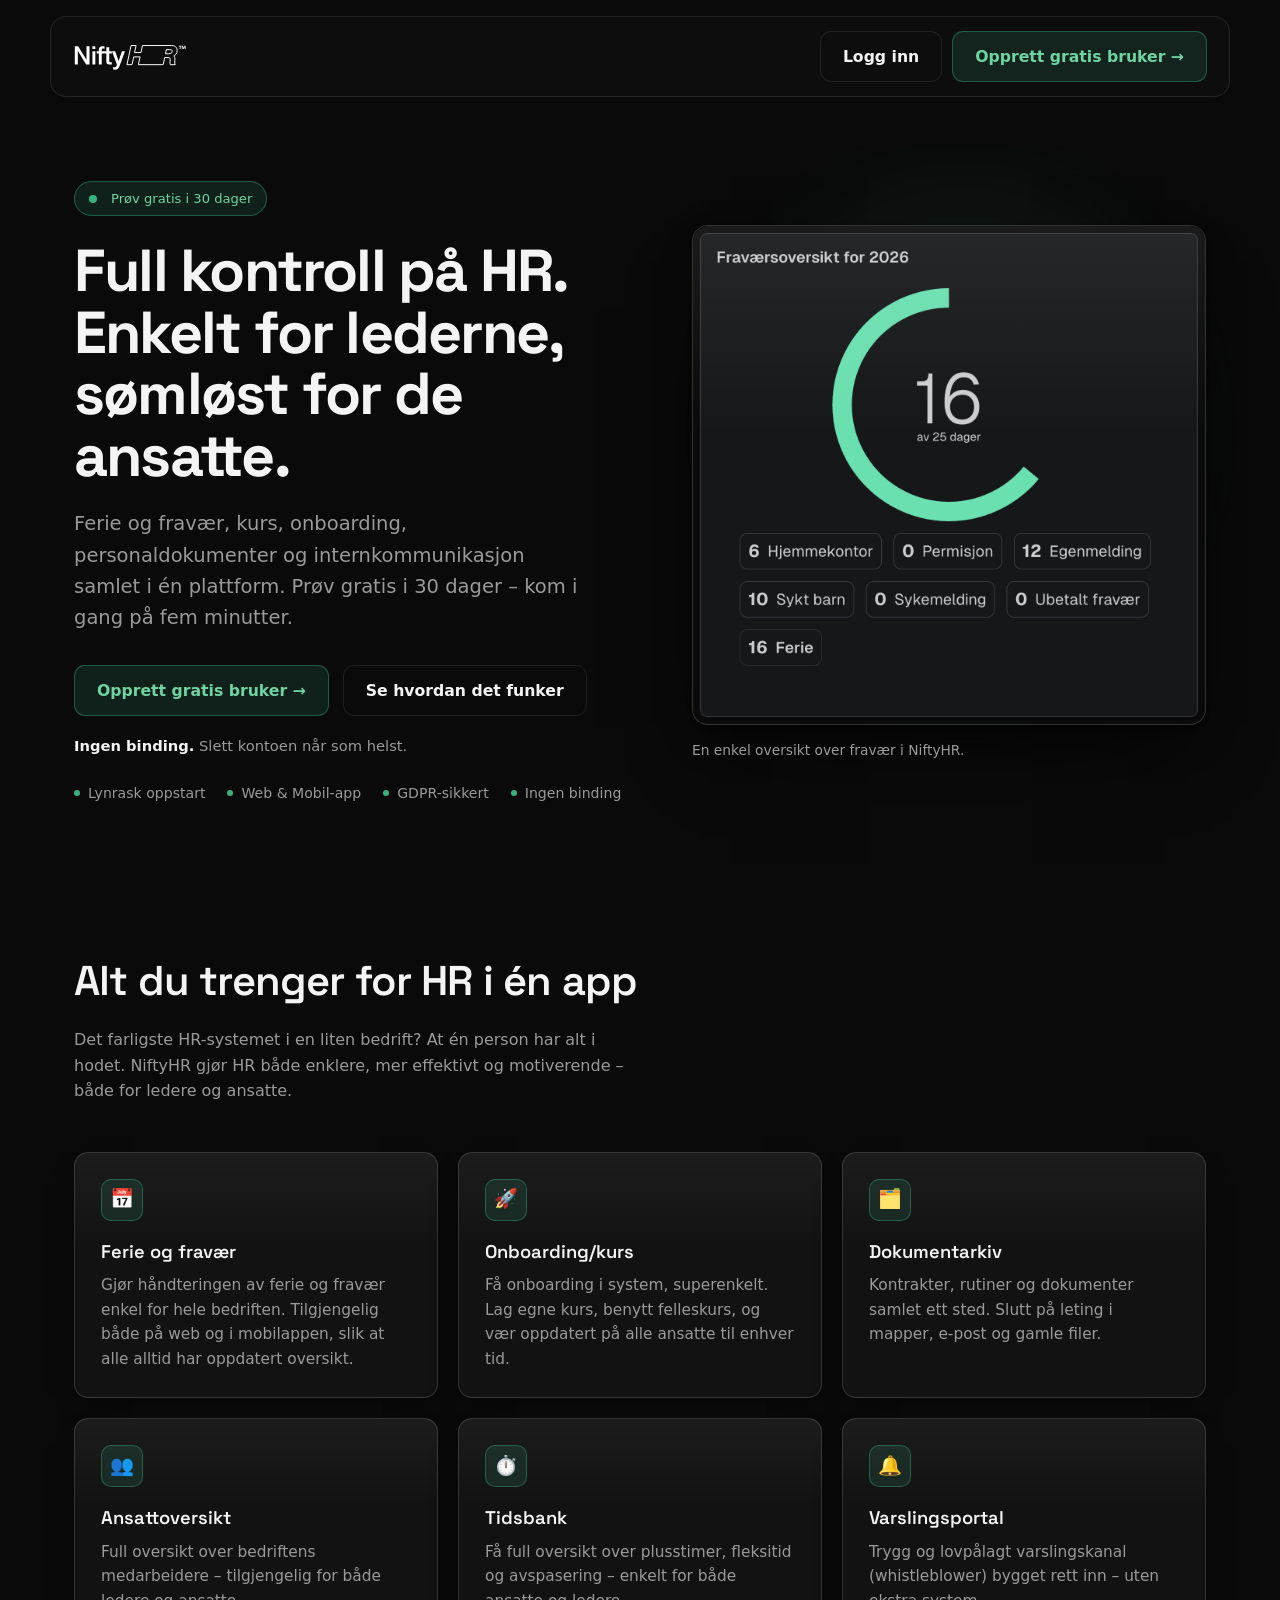
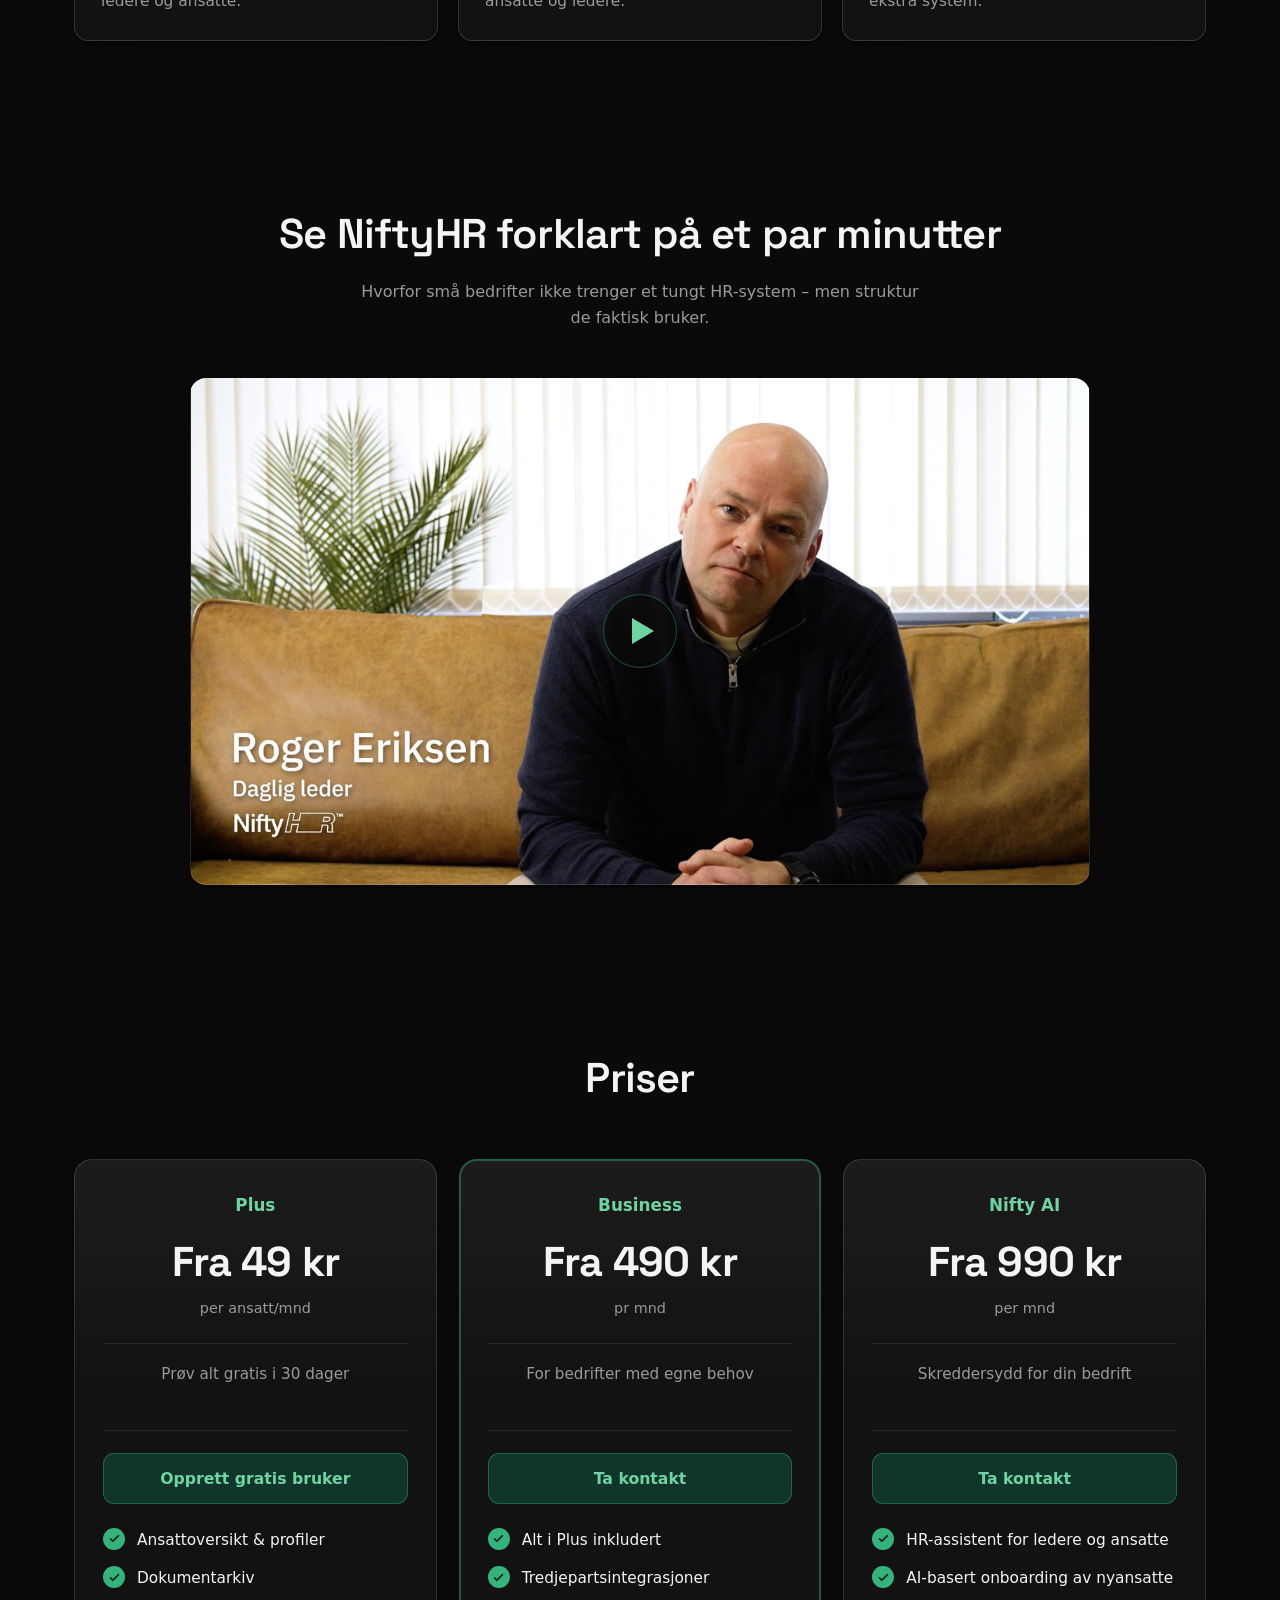
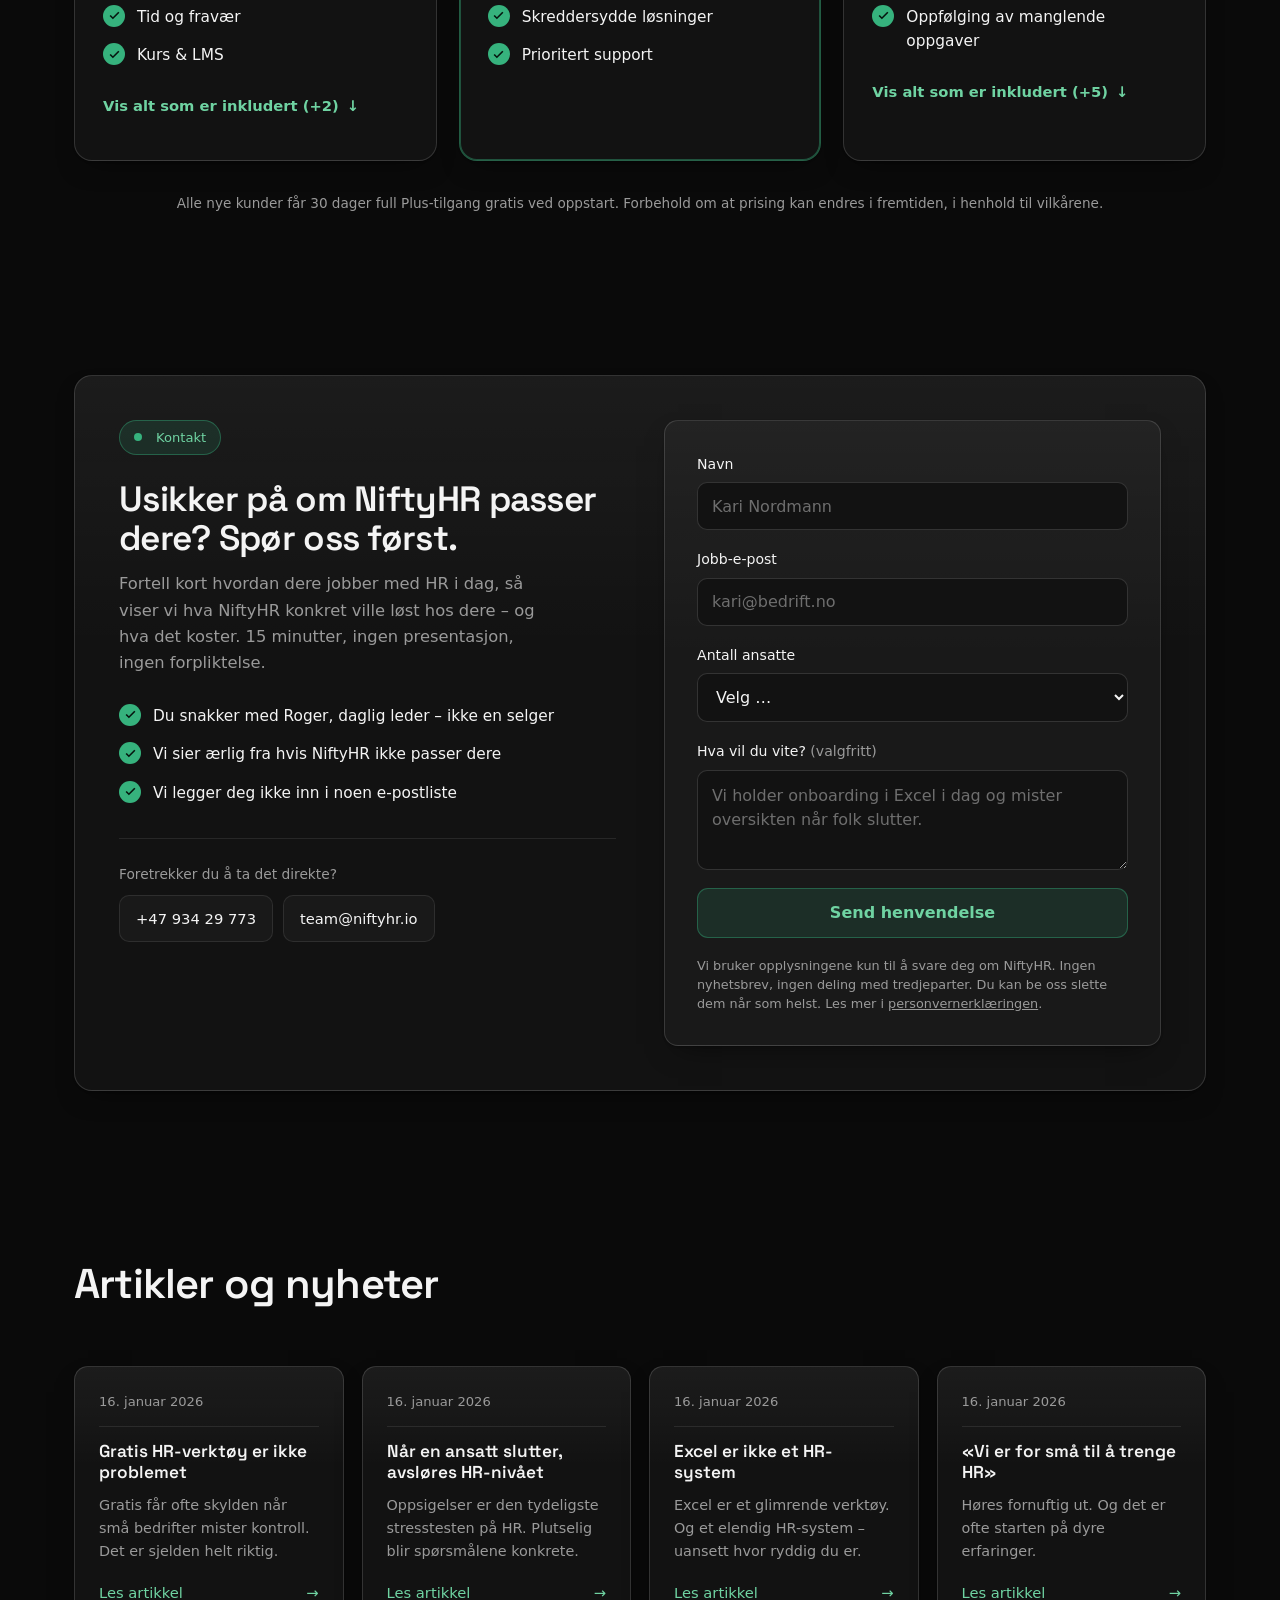
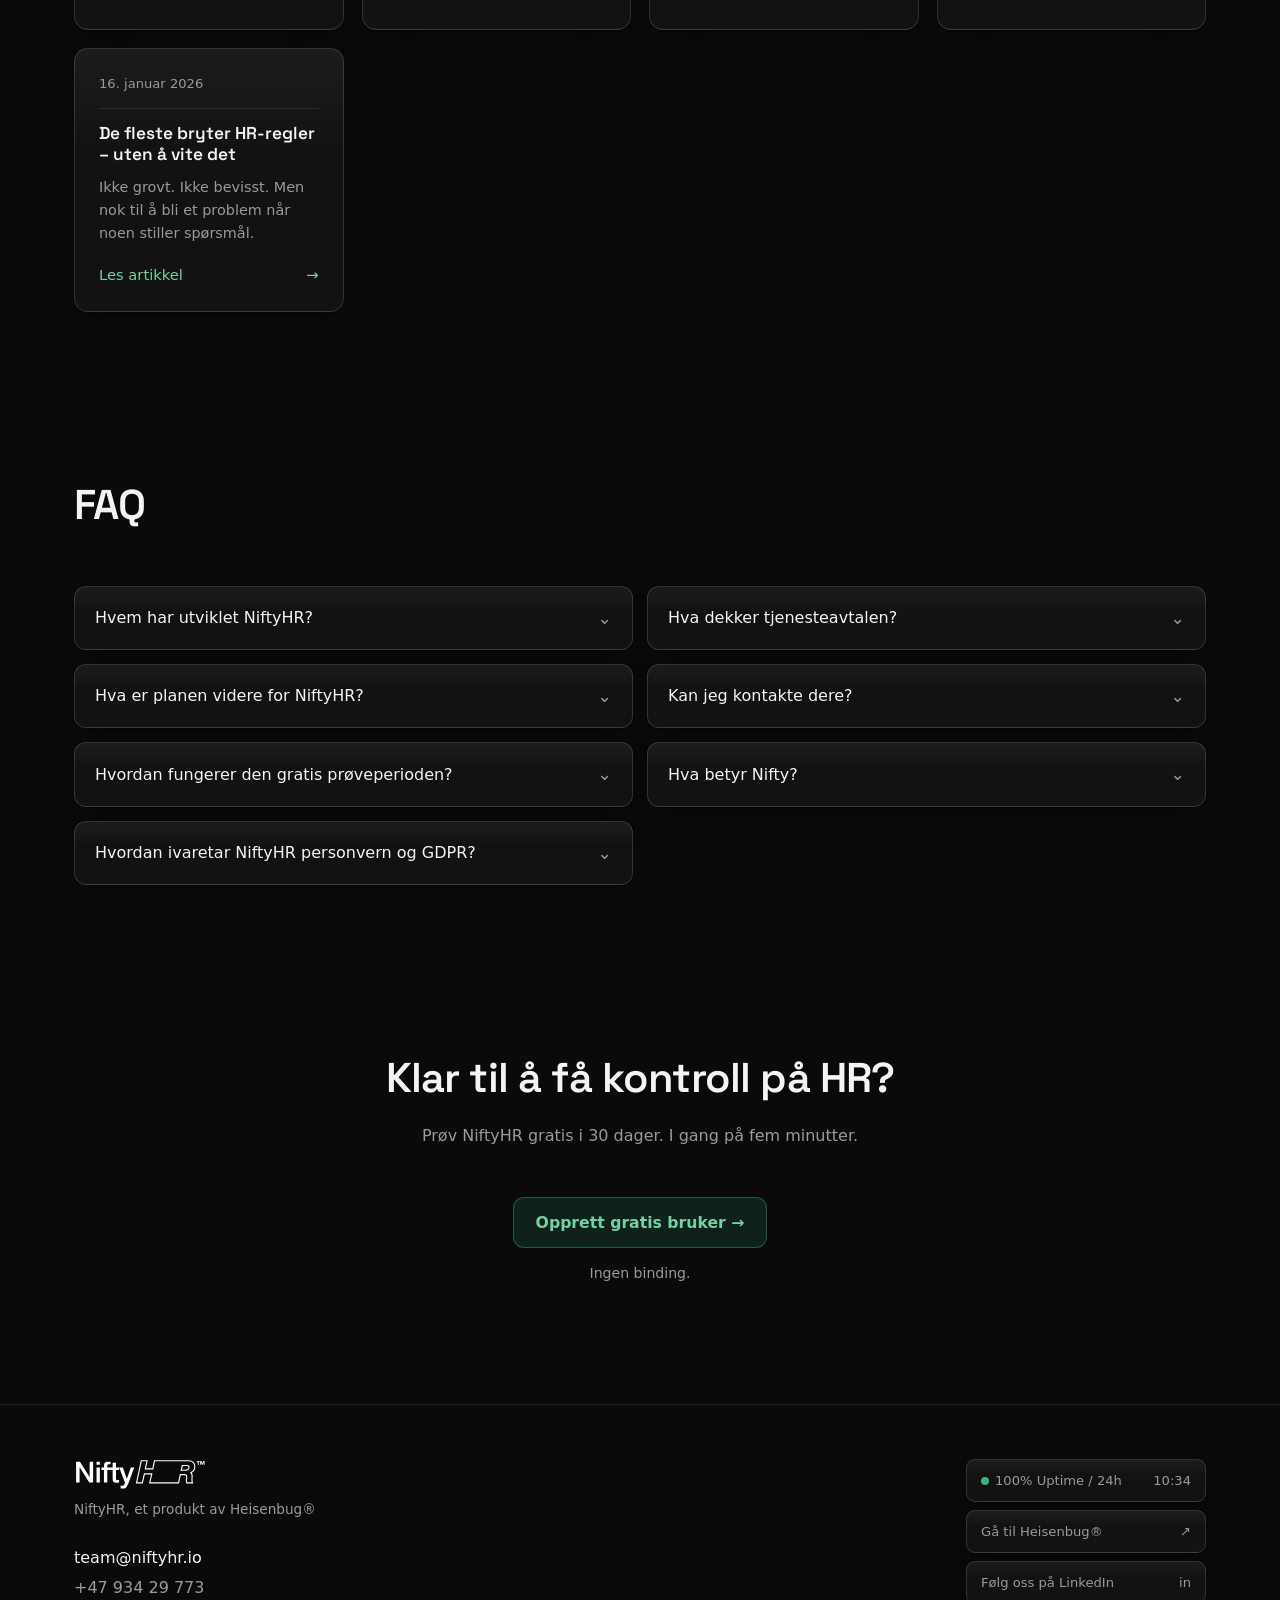
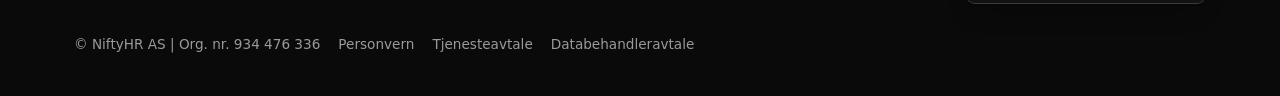
==== commit 4aafd1ef: "Ny hero-heading/ingress, ny trygghetsstripe, oppdatert funksjons-intro, ny adresse i betingelser" ====
--- a/index.html
+++ b/index.html
@@ -71,18 +71,18 @@
     <div class="wrap hero-grid">
       <div>
         <span class="eyebrow"><span class="dot"></span> Prøv gratis i 30 dager</span>
-        <h1>Få kontroll på HR – uten å bygge en HR-avdeling.</h1>
-        <p class="lead">Onboarding, ferie og fravær, dokumenter og ansatte samlet i én enkel app. Prøv gratis i 30 dager – i gang på fem minutter.</p>
+        <h1>Full kontroll på HR. Enkelt for lederne, sømløst for de ansatte.</h1>
+        <p class="lead">Ferie og fravær, kurs, onboarding, personaldokumenter og internkommunikasjon samlet i én plattform. Prøv gratis i 30 dager – kom i gang på fem minutter.</p>
         <div class="cta-row">
           <a class="btn btn-green" href="https://www.niftyhr.io/auth/sign-up">Opprett gratis bruker →</a>
           <a class="btn btn-ghost" href="#video">Se hvordan det funker</a>
         </div>
         <p class="hero-note"><b>Ingen binding.</b> Slett kontoen når som helst.</p>
         <div class="trust">
-          <span>Prøv gratis i 30 dager</span>
-          <span>Norsk support</span>
-          <span>GDPR-trygt</span>
-          <span>Et produkt av Heisenbug®</span>
+          <span>Lynrask oppstart</span>
+          <span>Web &amp; Mobil-app</span>
+          <span>GDPR-sikkert</span>
+          <span>Ingen binding</span>
         </div>
       </div>
 
@@ -103,7 +103,7 @@
     <div class="wrap">
       <div class="section-head">
         <h2>Alt du trenger for HR i én app</h2>
-        <p>Det farligste HR-systemet i en liten bedrift? At én person har alt i hodet. NiftyHR gjør HR til noe hele bedriften kan bruke.</p>
+        <p>Det farligste HR-systemet i en liten bedrift? At én person har alt i hodet. NiftyHR gjør HR både enklere, mer effektivt og motiverende – både for ledere og ansatte.</p>
       </div>
       <div class="feat-grid">
         <div class="feat" data-reveal>
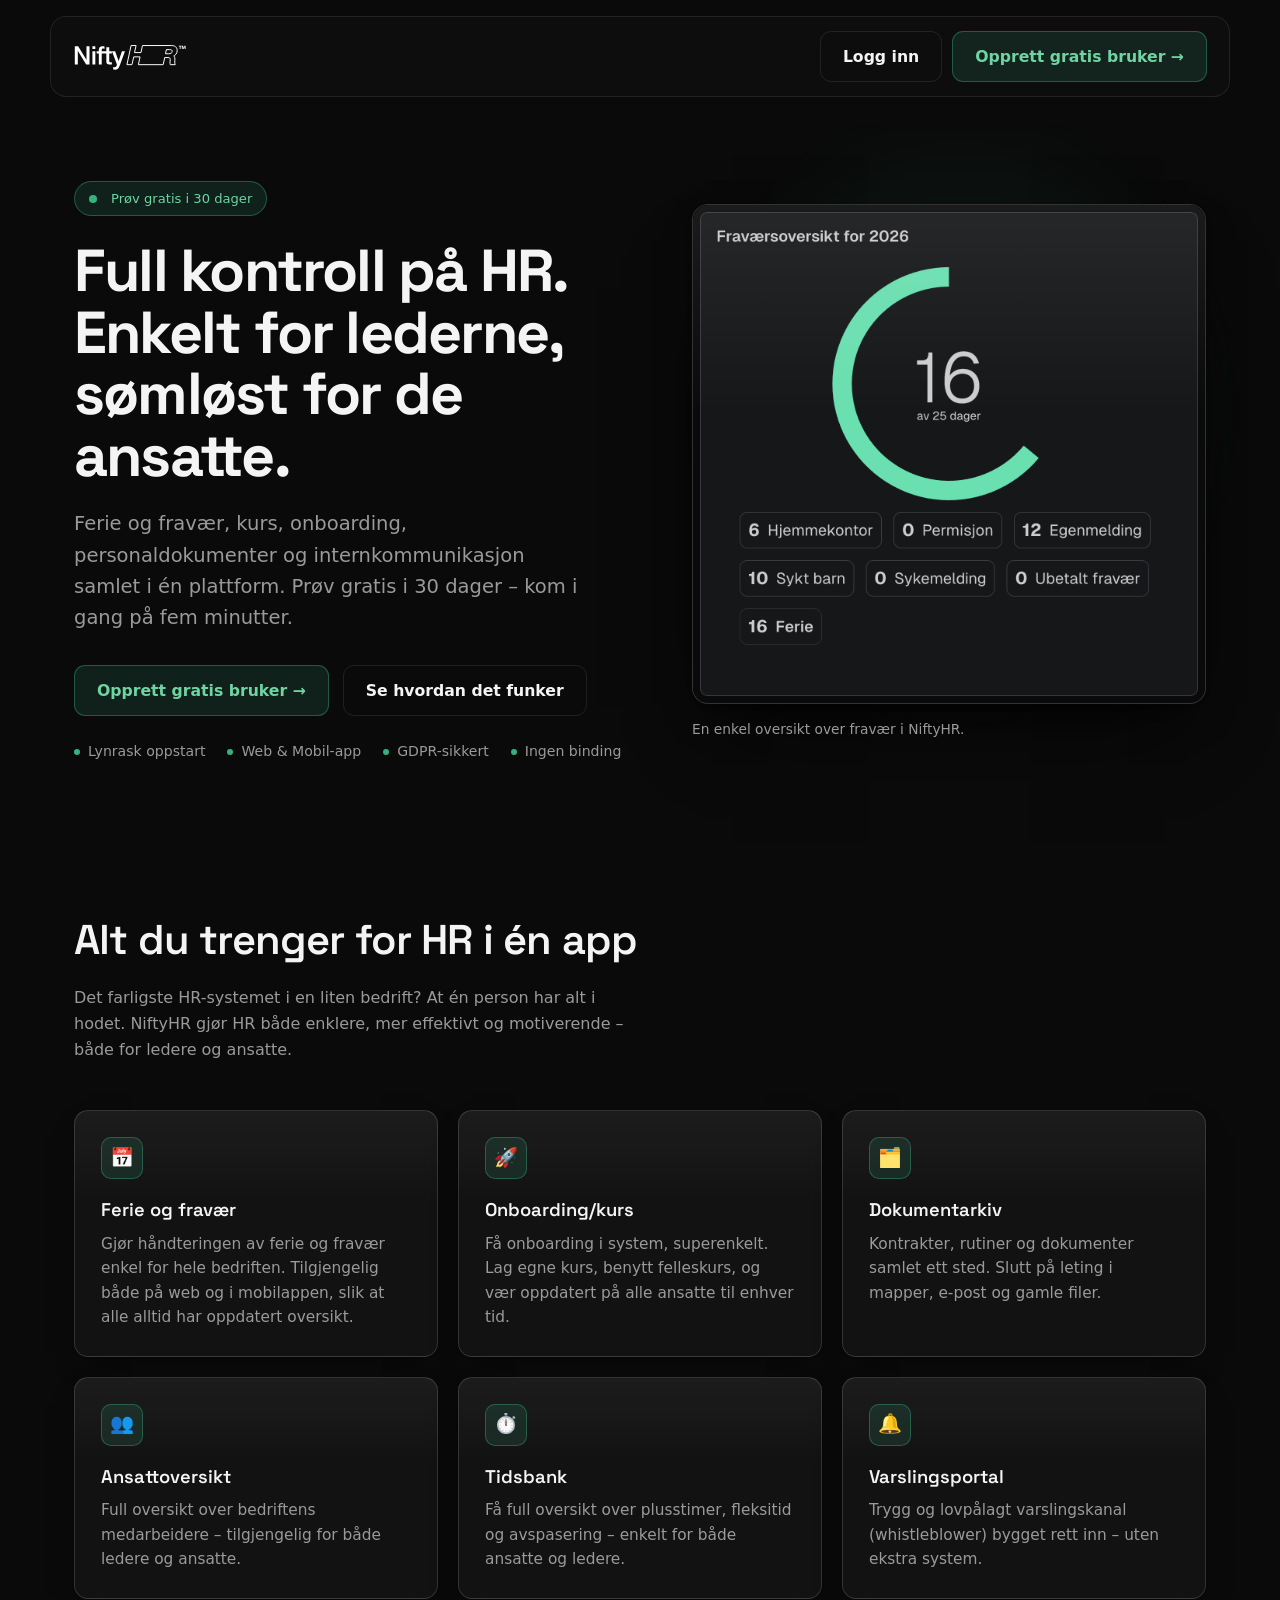
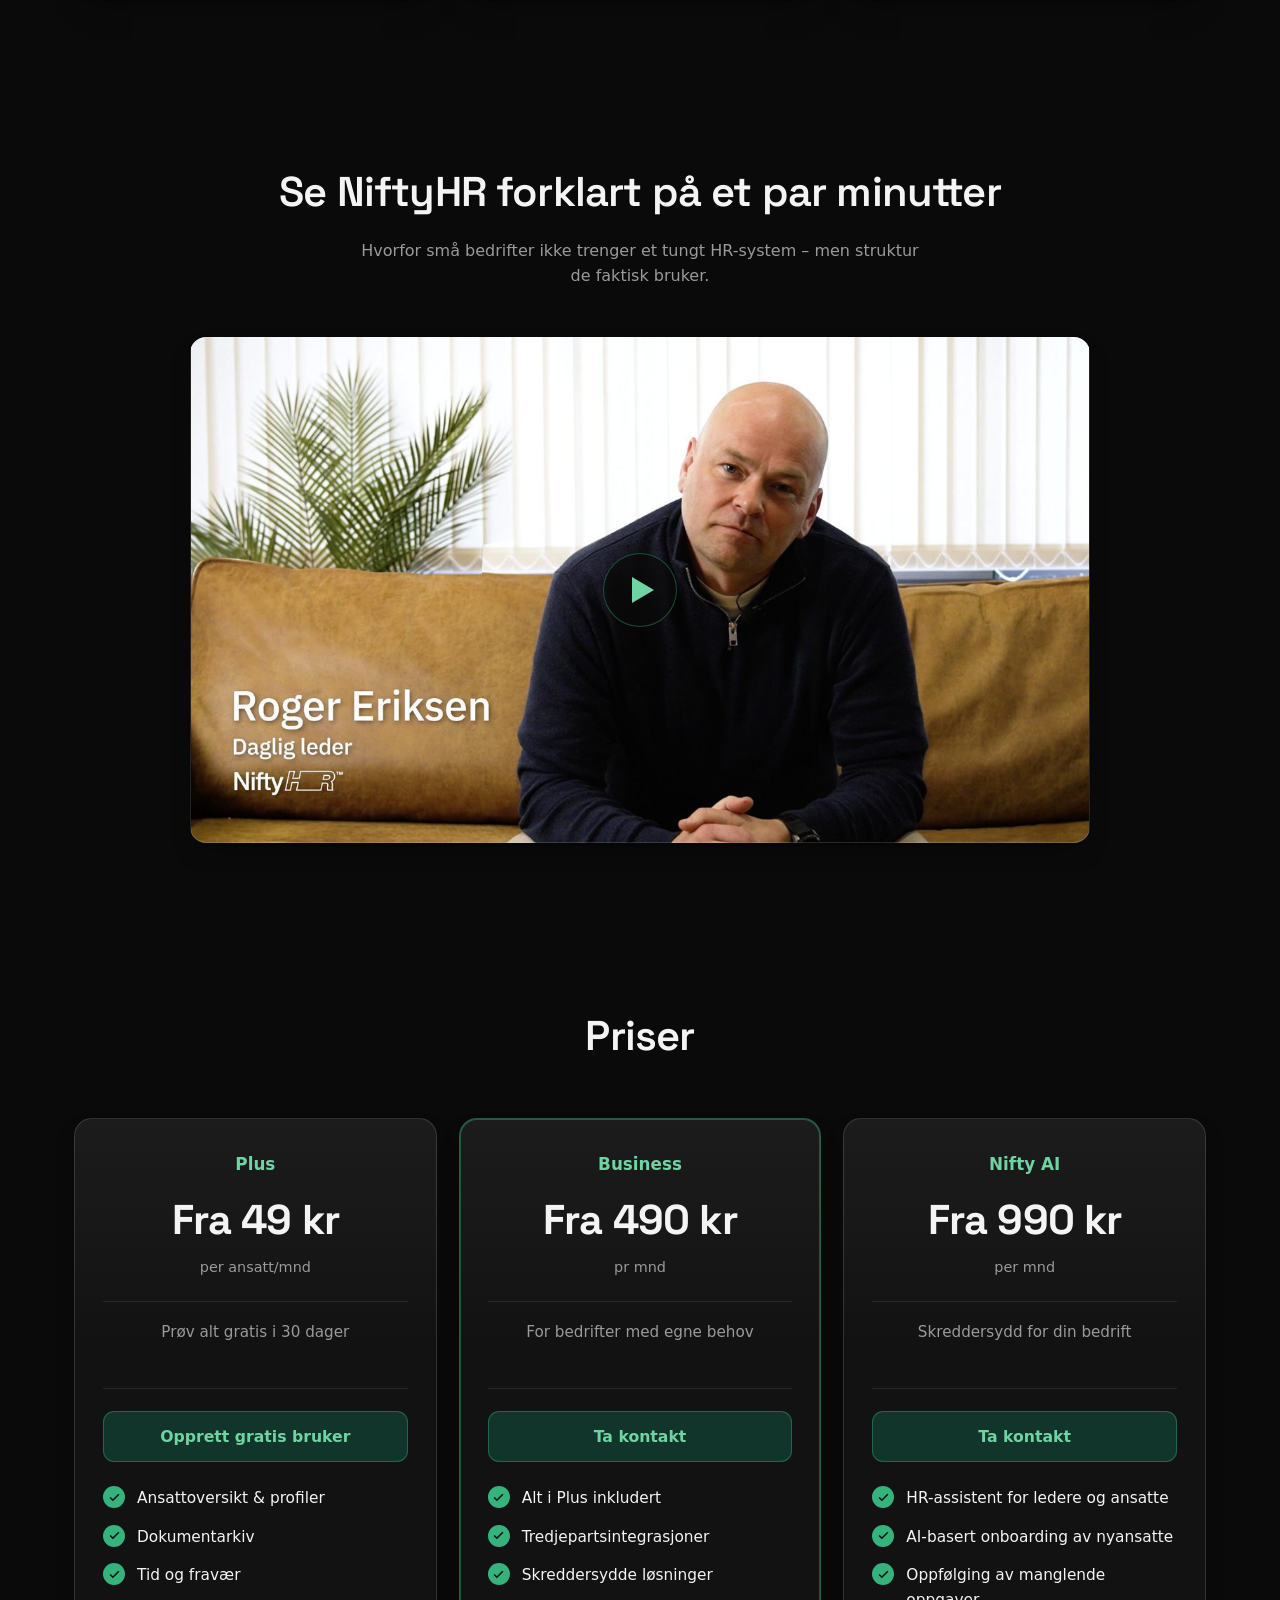
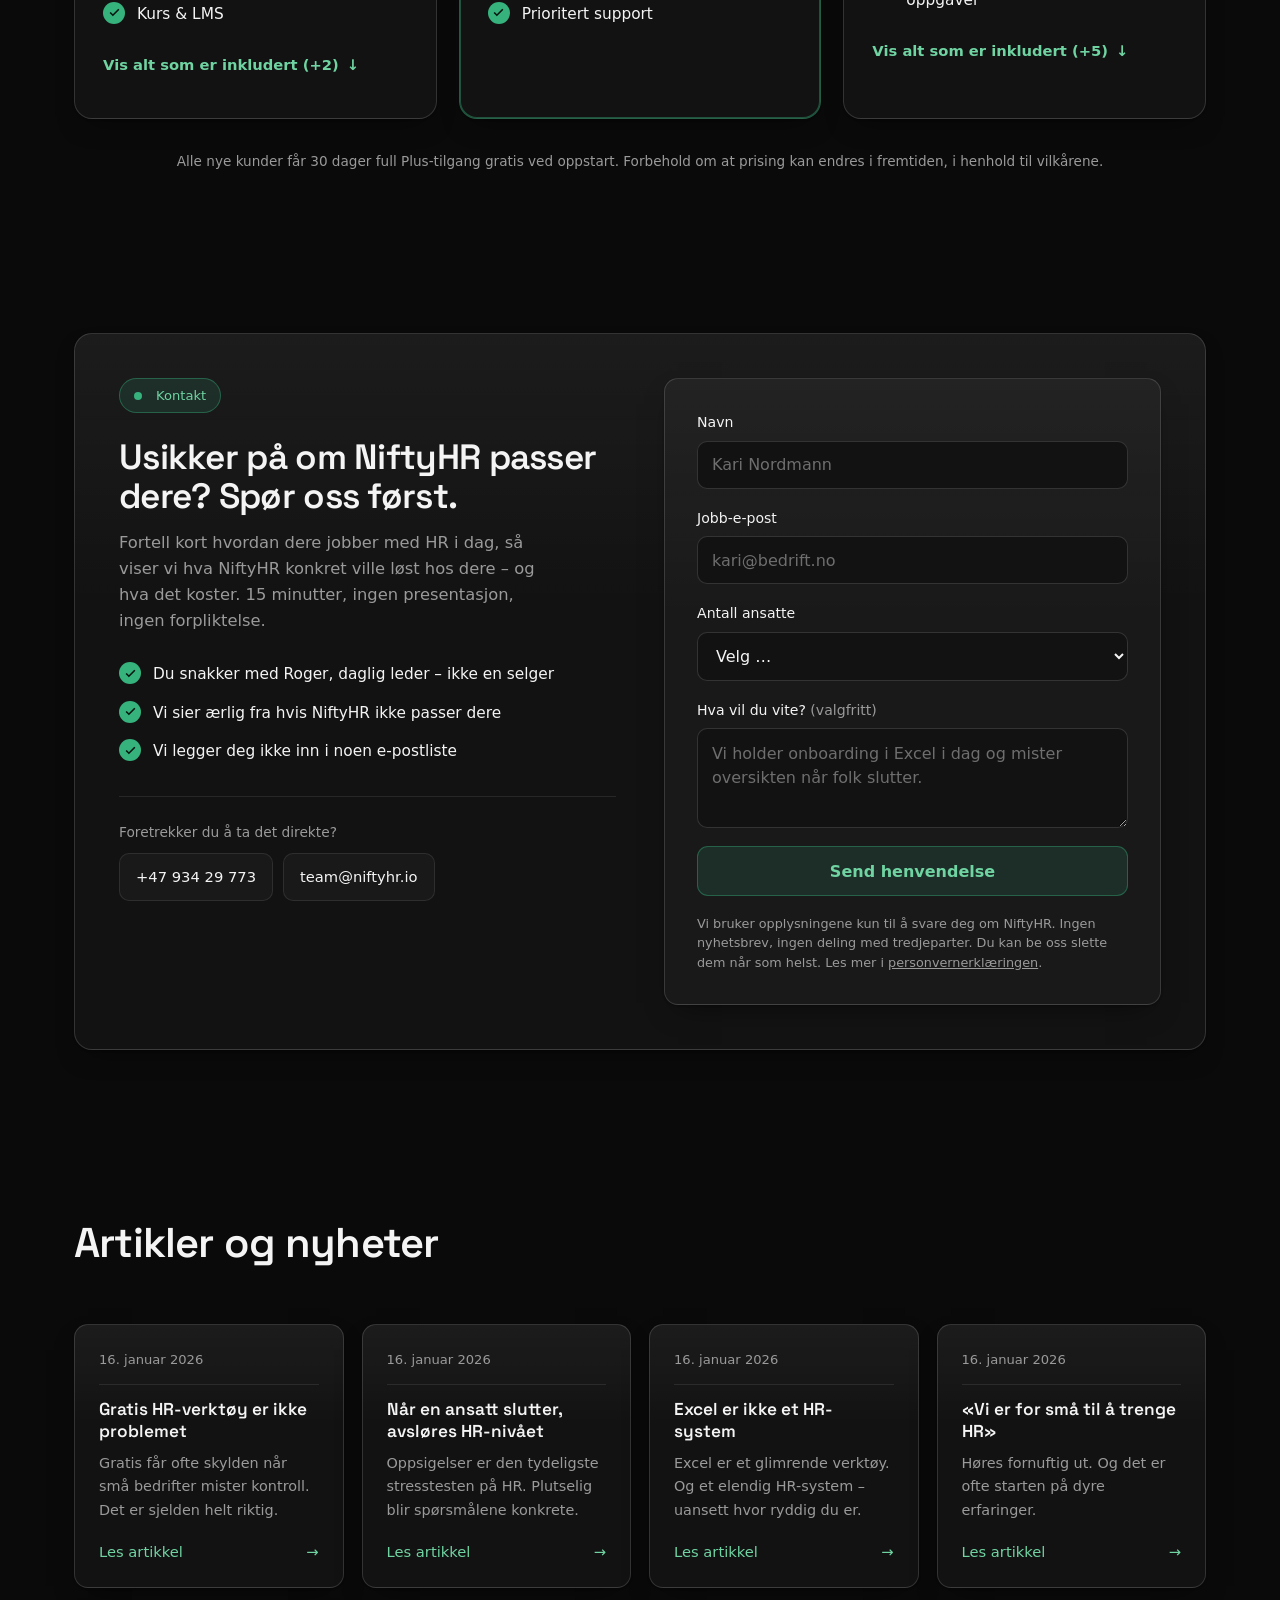
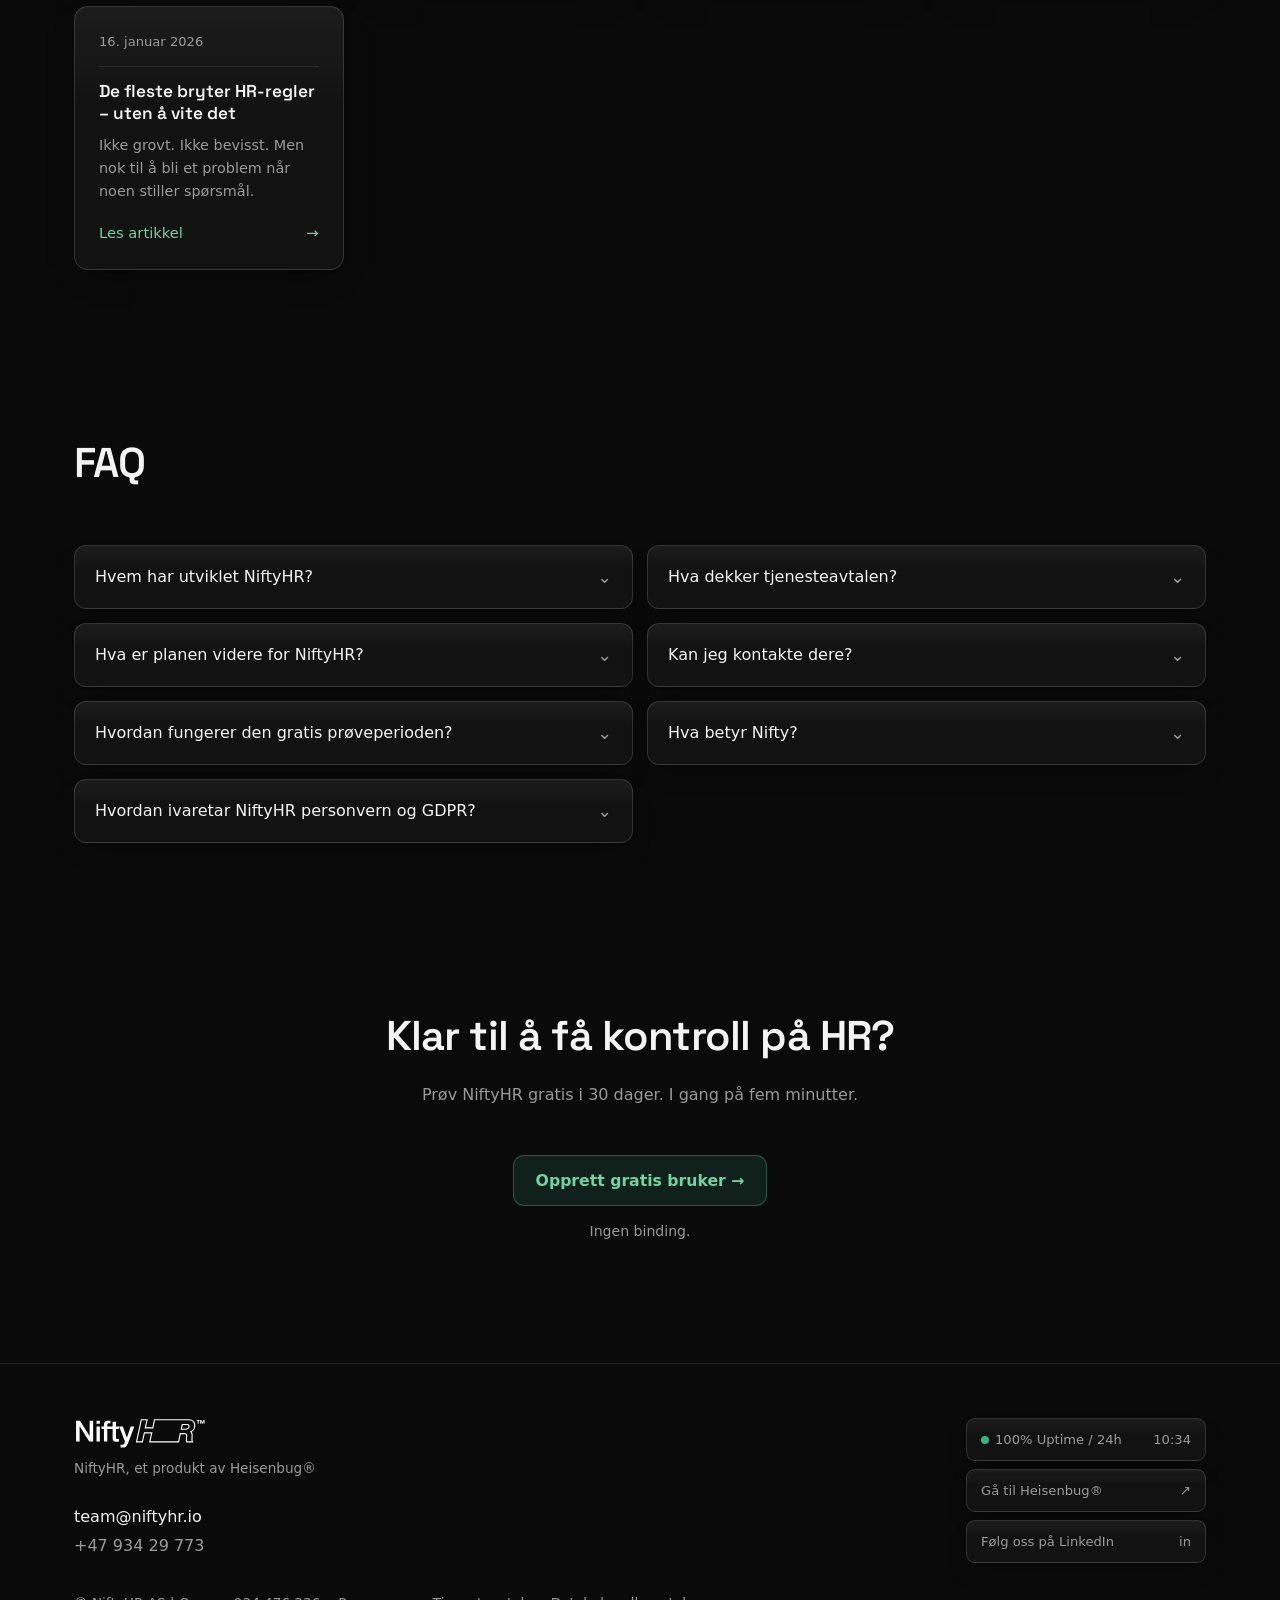
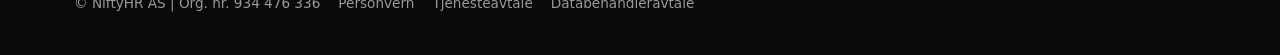
==== commit 261953d5: "Fjern hero-note (Ingen binding-linjen)" ====
--- a/index.html
+++ b/index.html
@@ -77,7 +77,6 @@
           <a class="btn btn-green" href="https://www.niftyhr.io/auth/sign-up">Opprett gratis bruker →</a>
           <a class="btn btn-ghost" href="#video">Se hvordan det funker</a>
         </div>
-        <p class="hero-note"><b>Ingen binding.</b> Slett kontoen når som helst.</p>
         <div class="trust">
           <span>Lynrask oppstart</span>
           <span>Web &amp; Mobil-app</span>
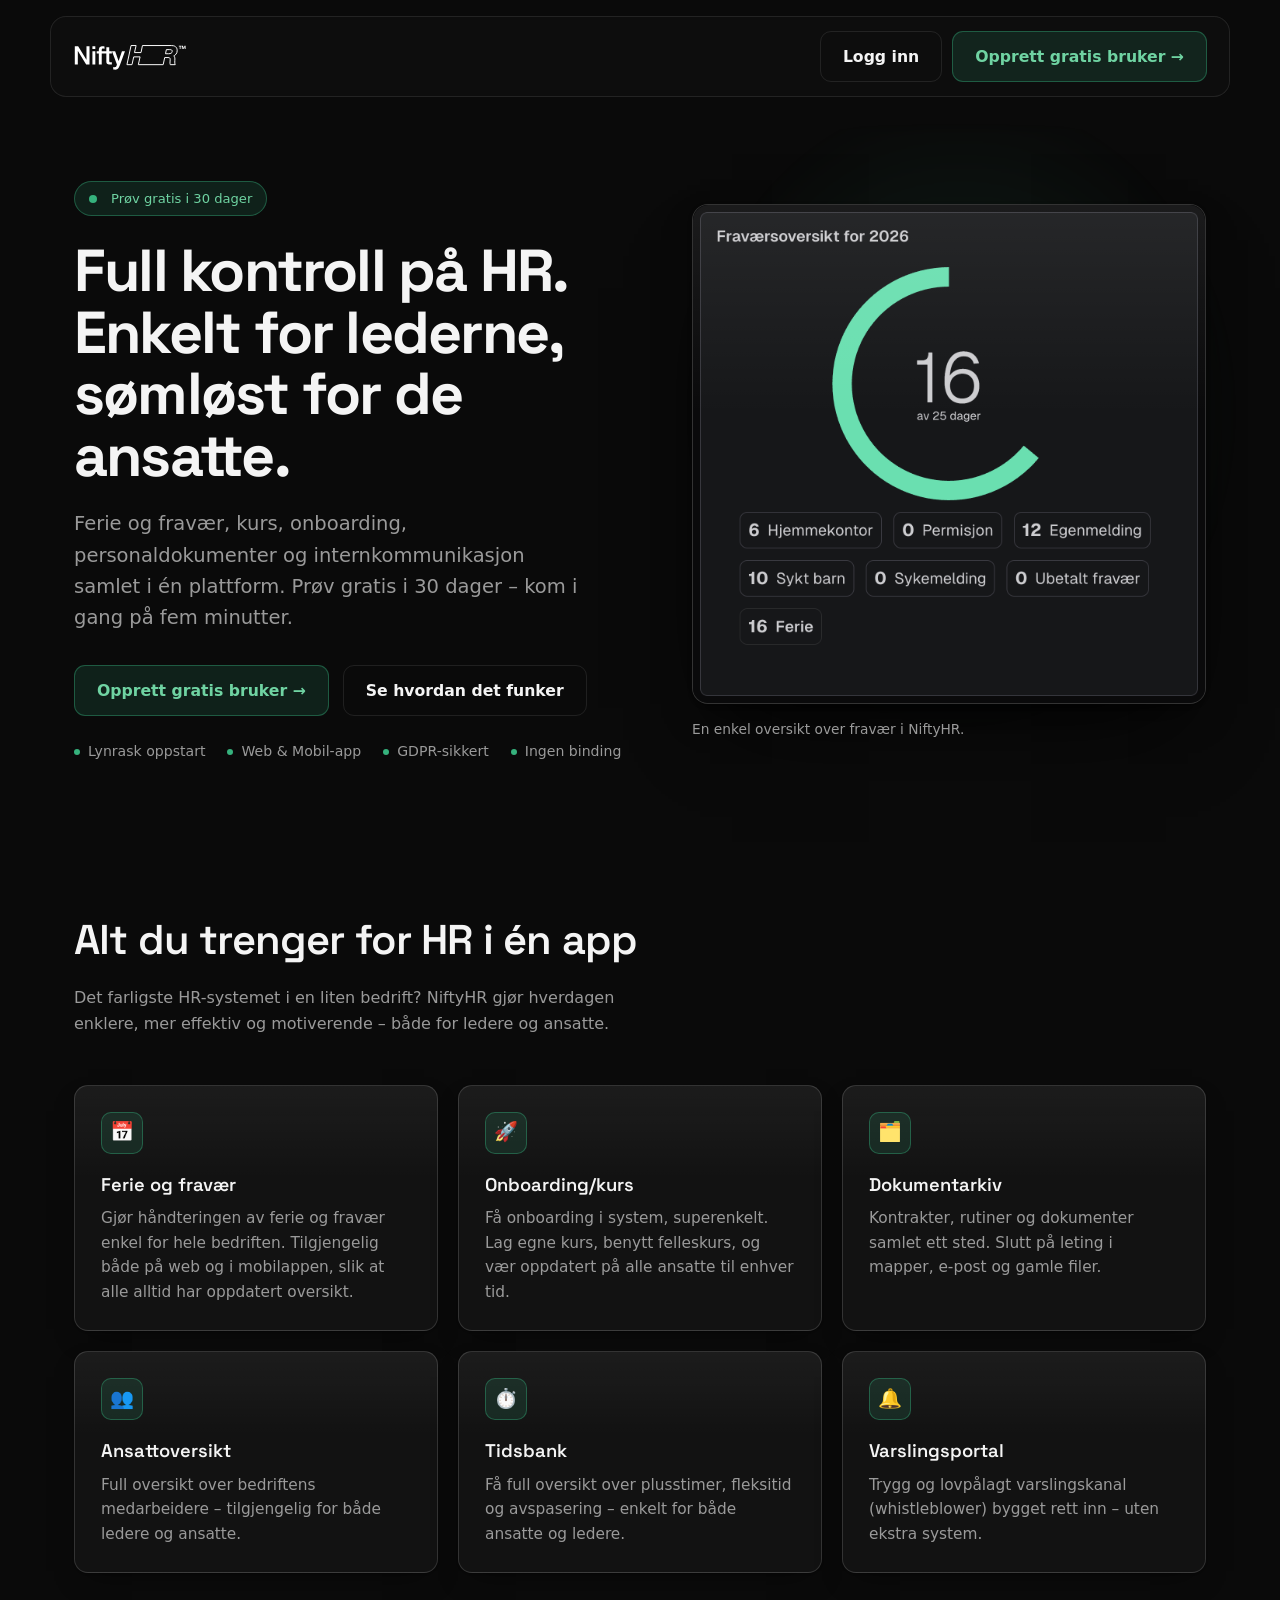
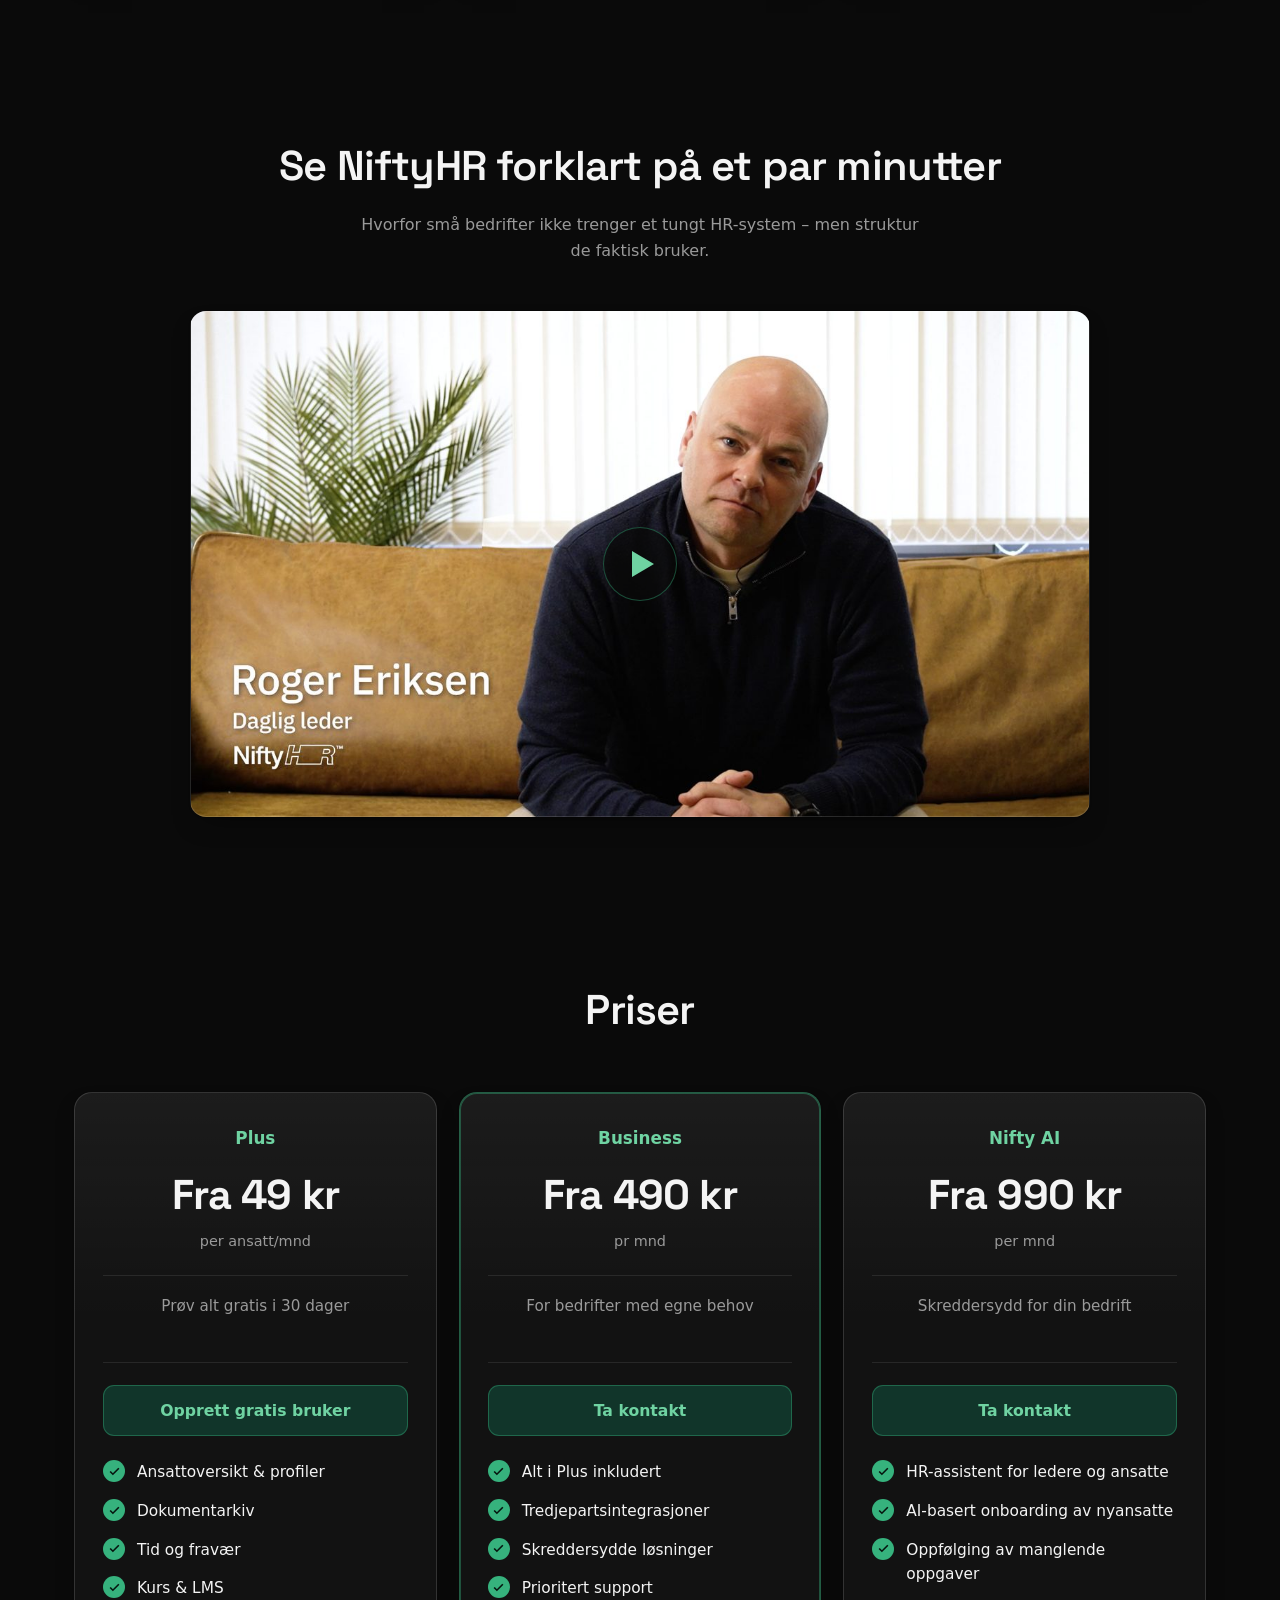
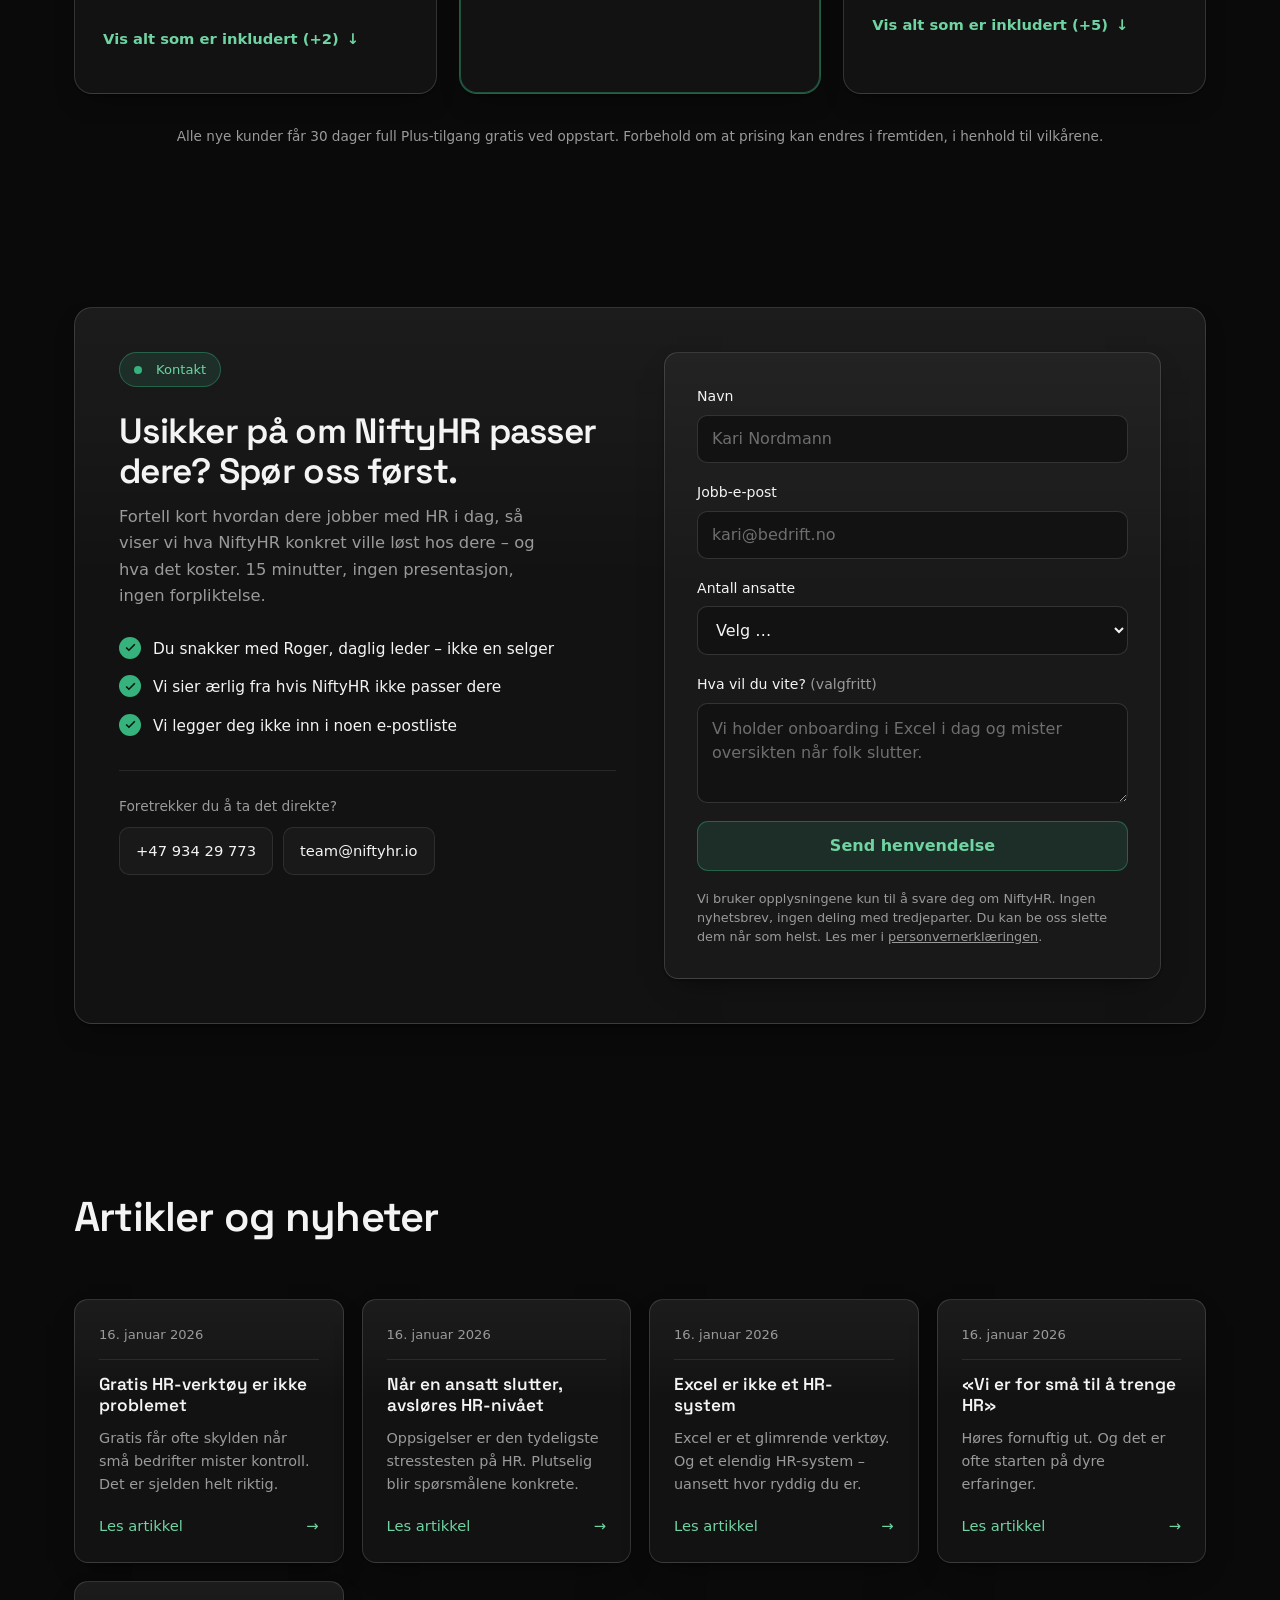
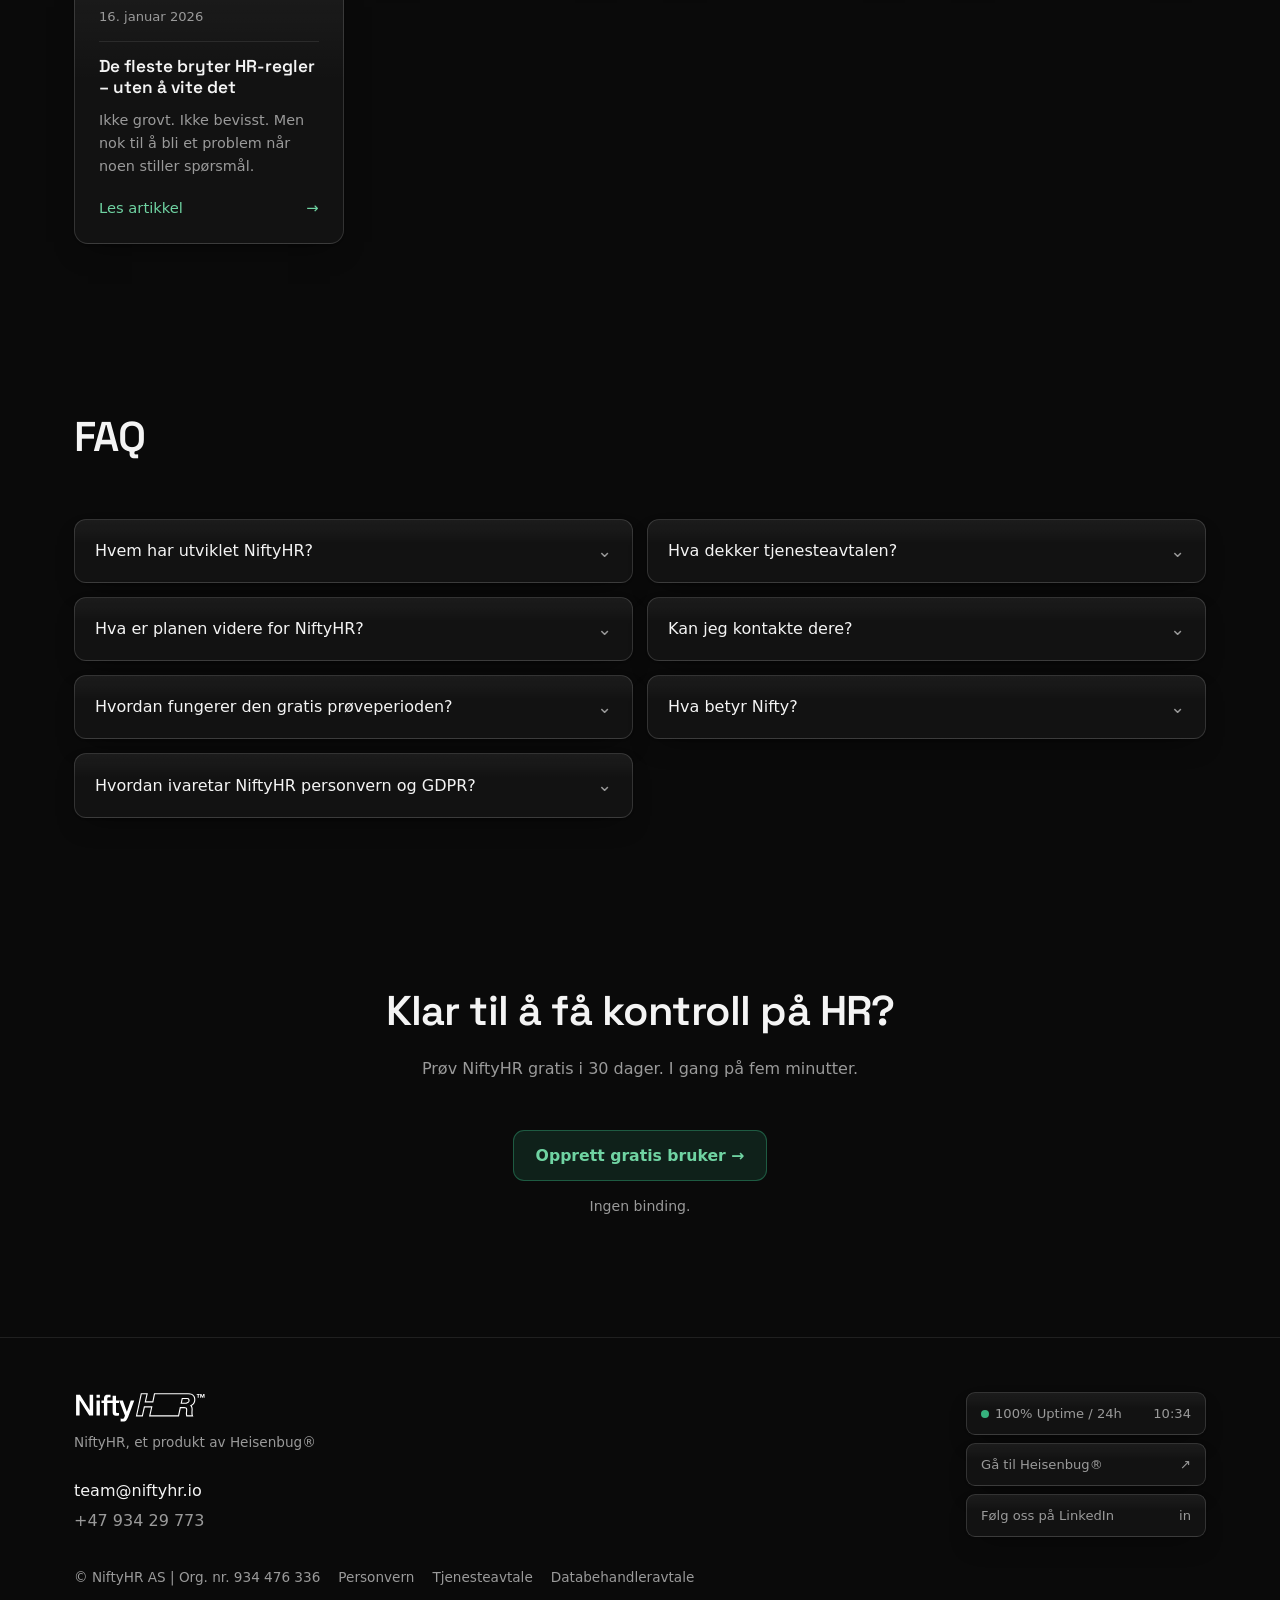
==== commit 783caa64: "Oppdater funksjons-intro-tekst" ====
--- a/index.html
+++ b/index.html
@@ -102,7 +102,7 @@
     <div class="wrap">
       <div class="section-head">
         <h2>Alt du trenger for HR i én app</h2>
-        <p>Det farligste HR-systemet i en liten bedrift? At én person har alt i hodet. NiftyHR gjør HR både enklere, mer effektivt og motiverende – både for ledere og ansatte.</p>
+        <p>Det farligste HR-systemet i en liten bedrift? NiftyHR gjør hverdagen enklere, mer effektiv og motiverende – både for ledere og ansatte.</p>
       </div>
       <div class="feat-grid">
         <div class="feat" data-reveal>
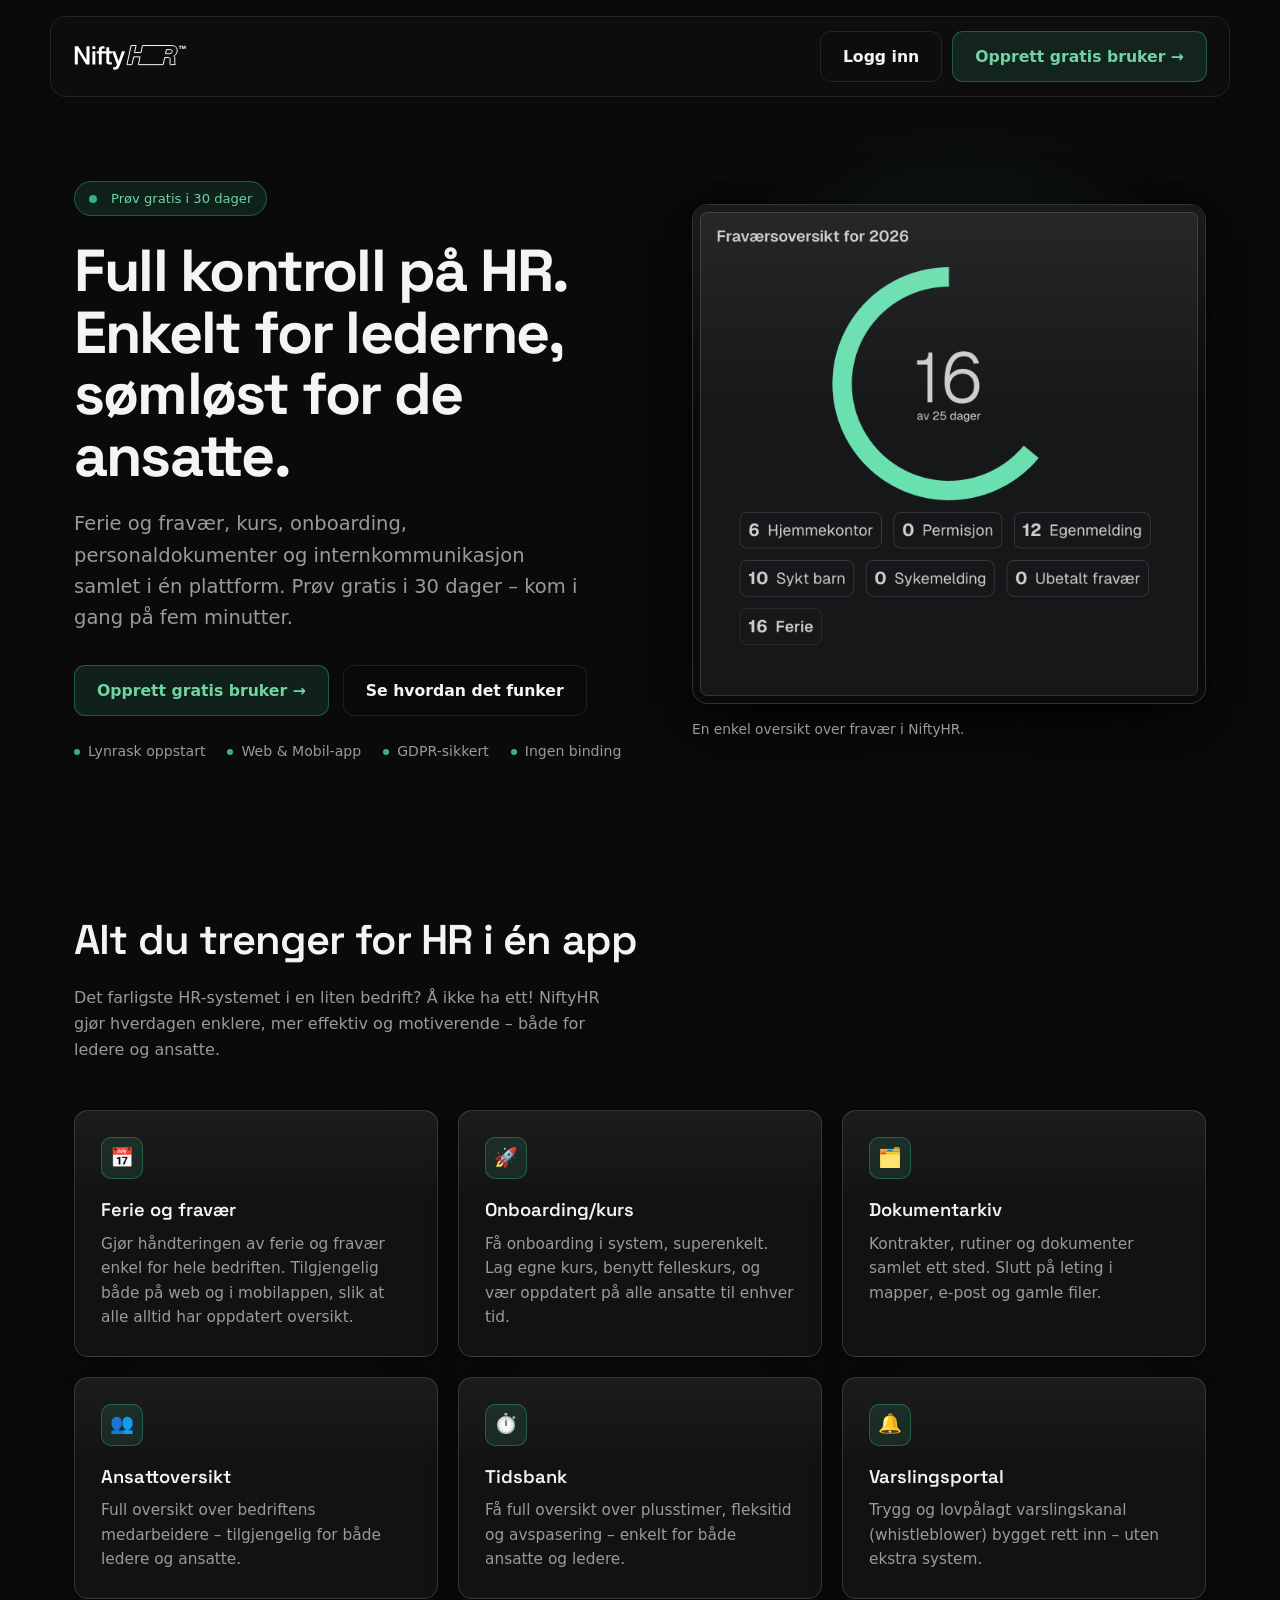
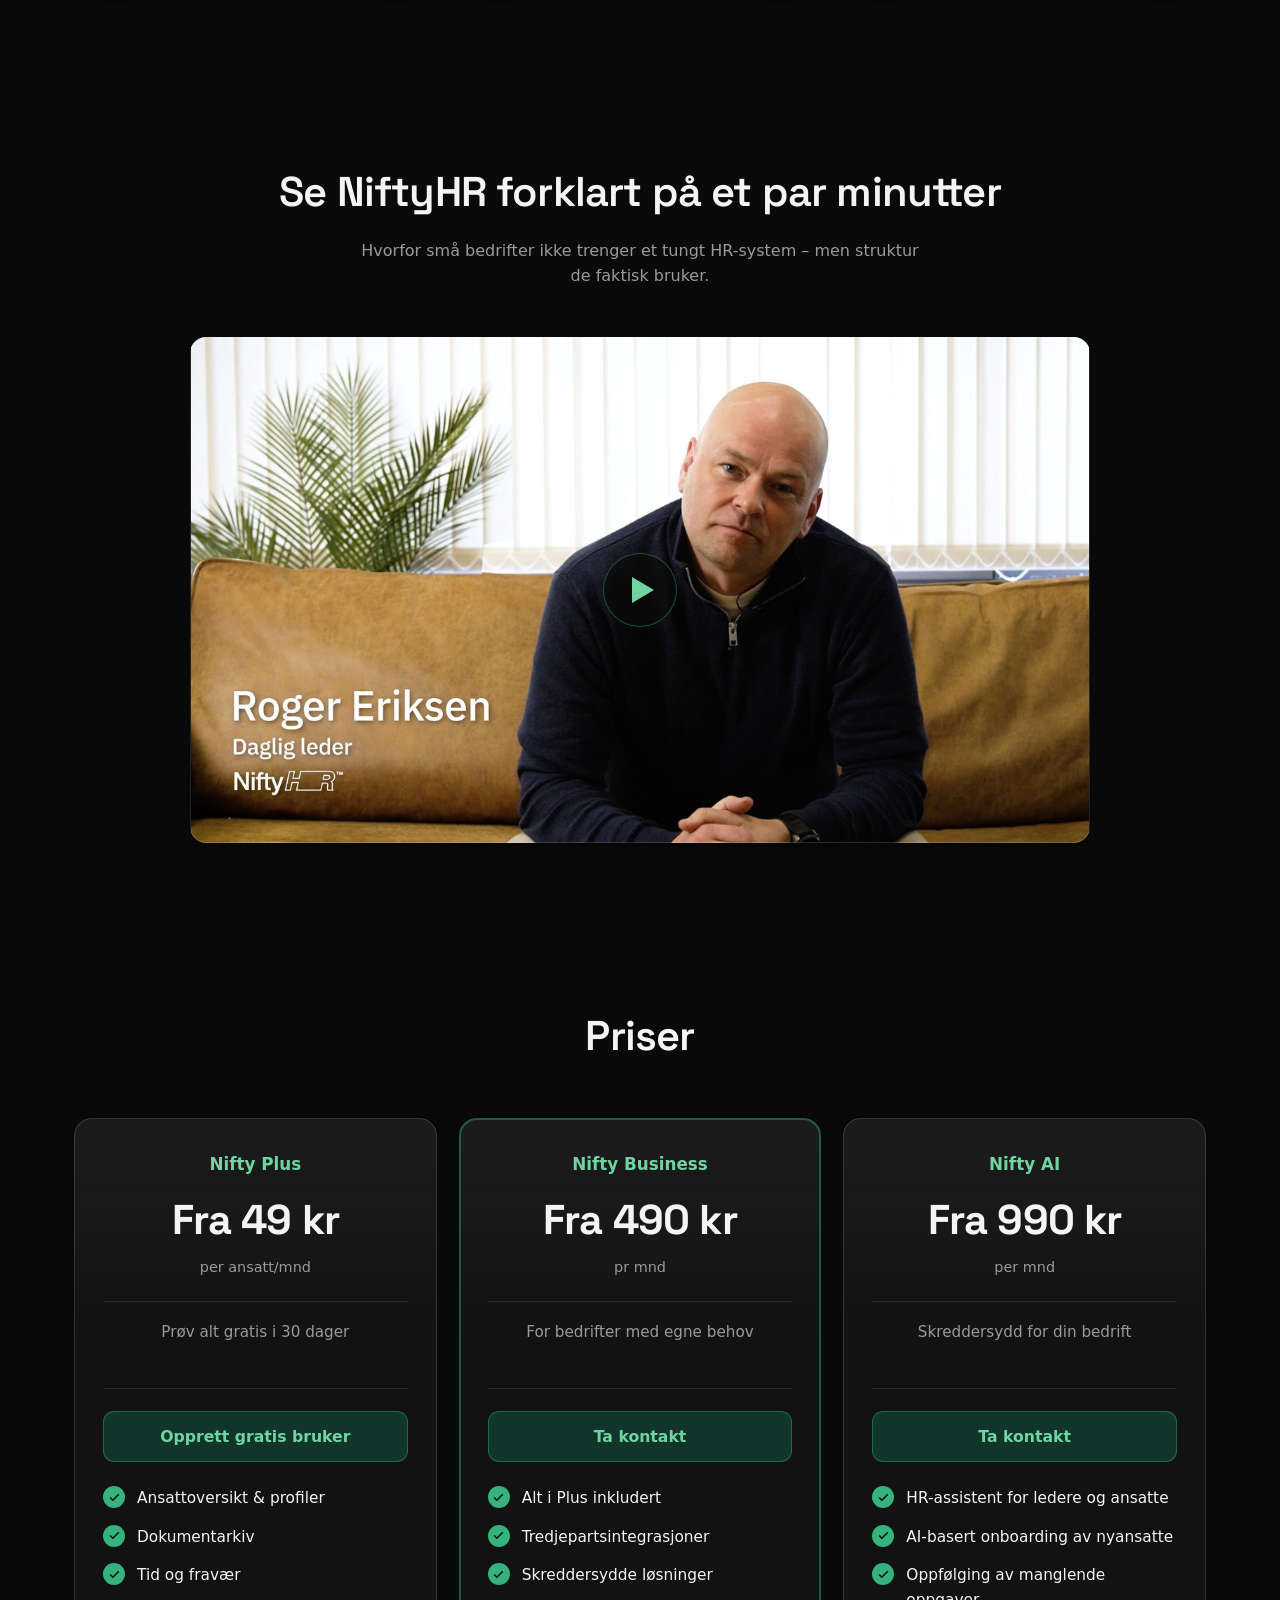
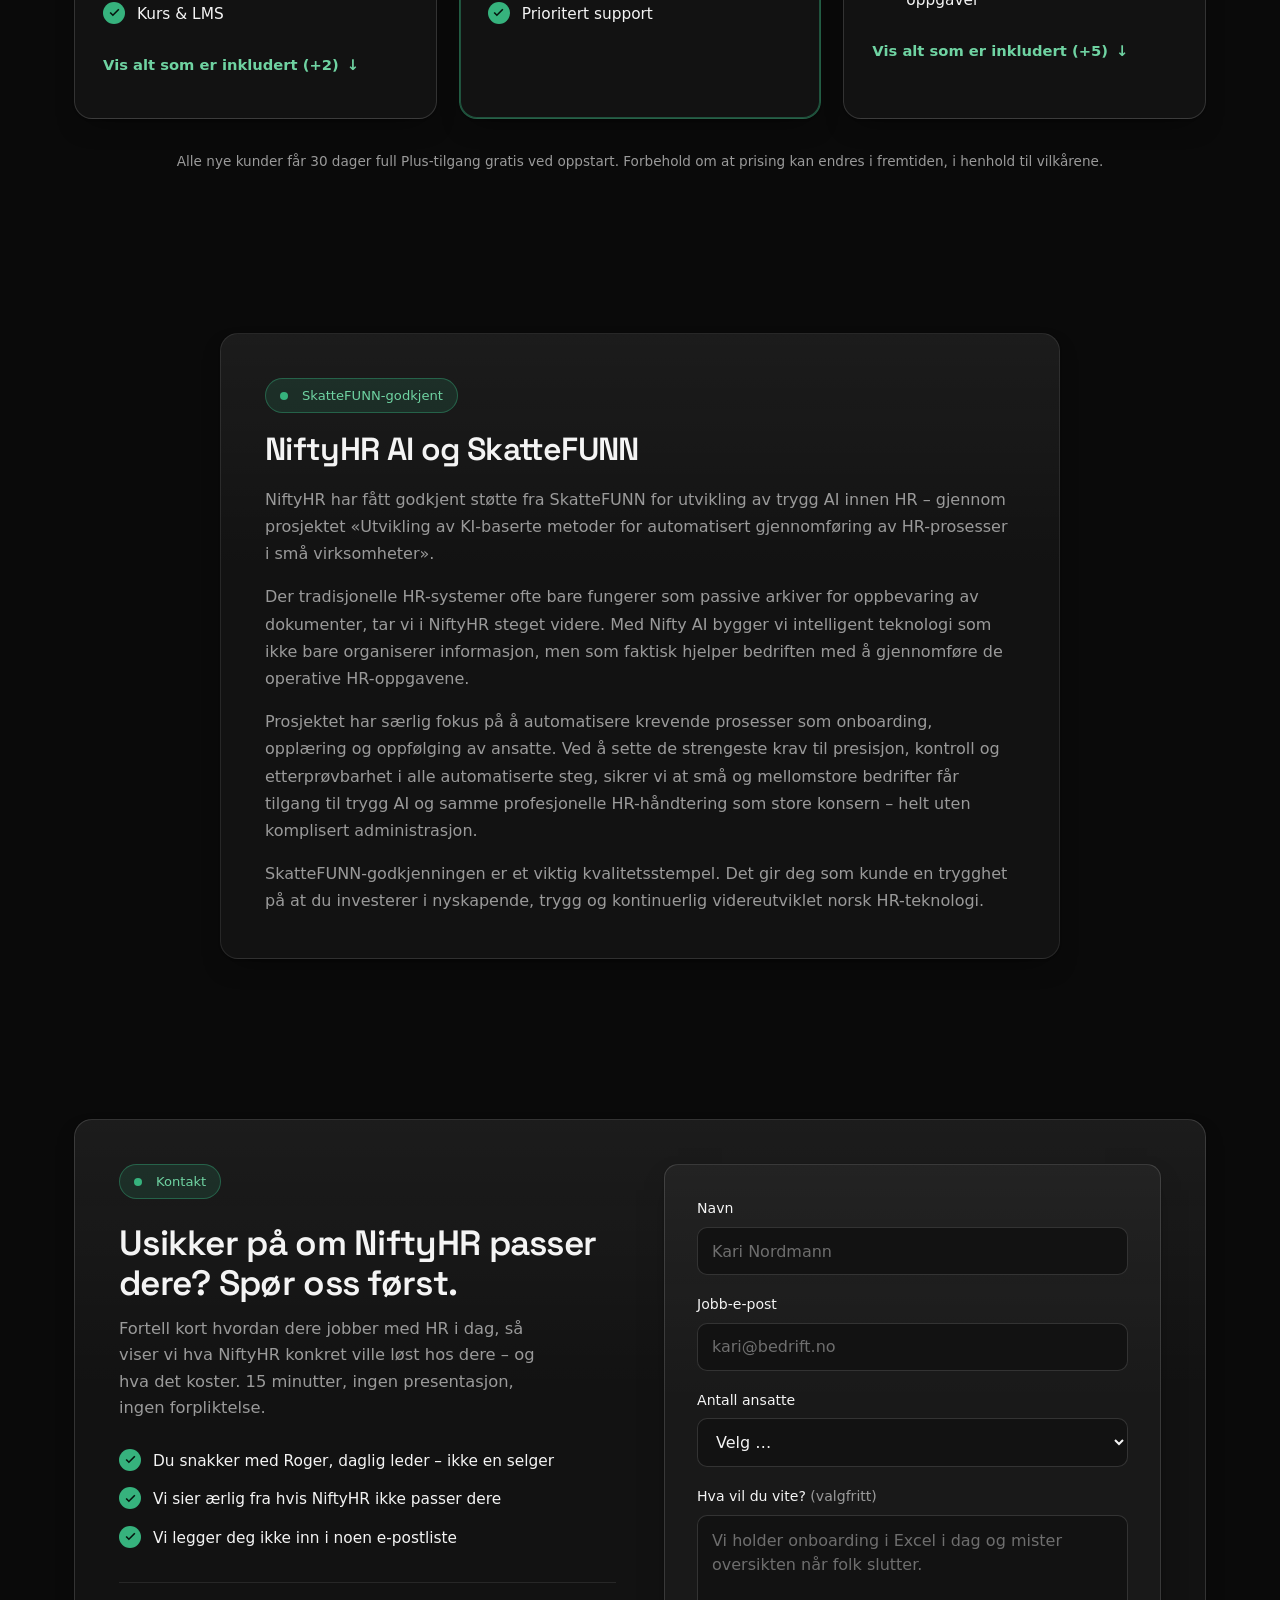
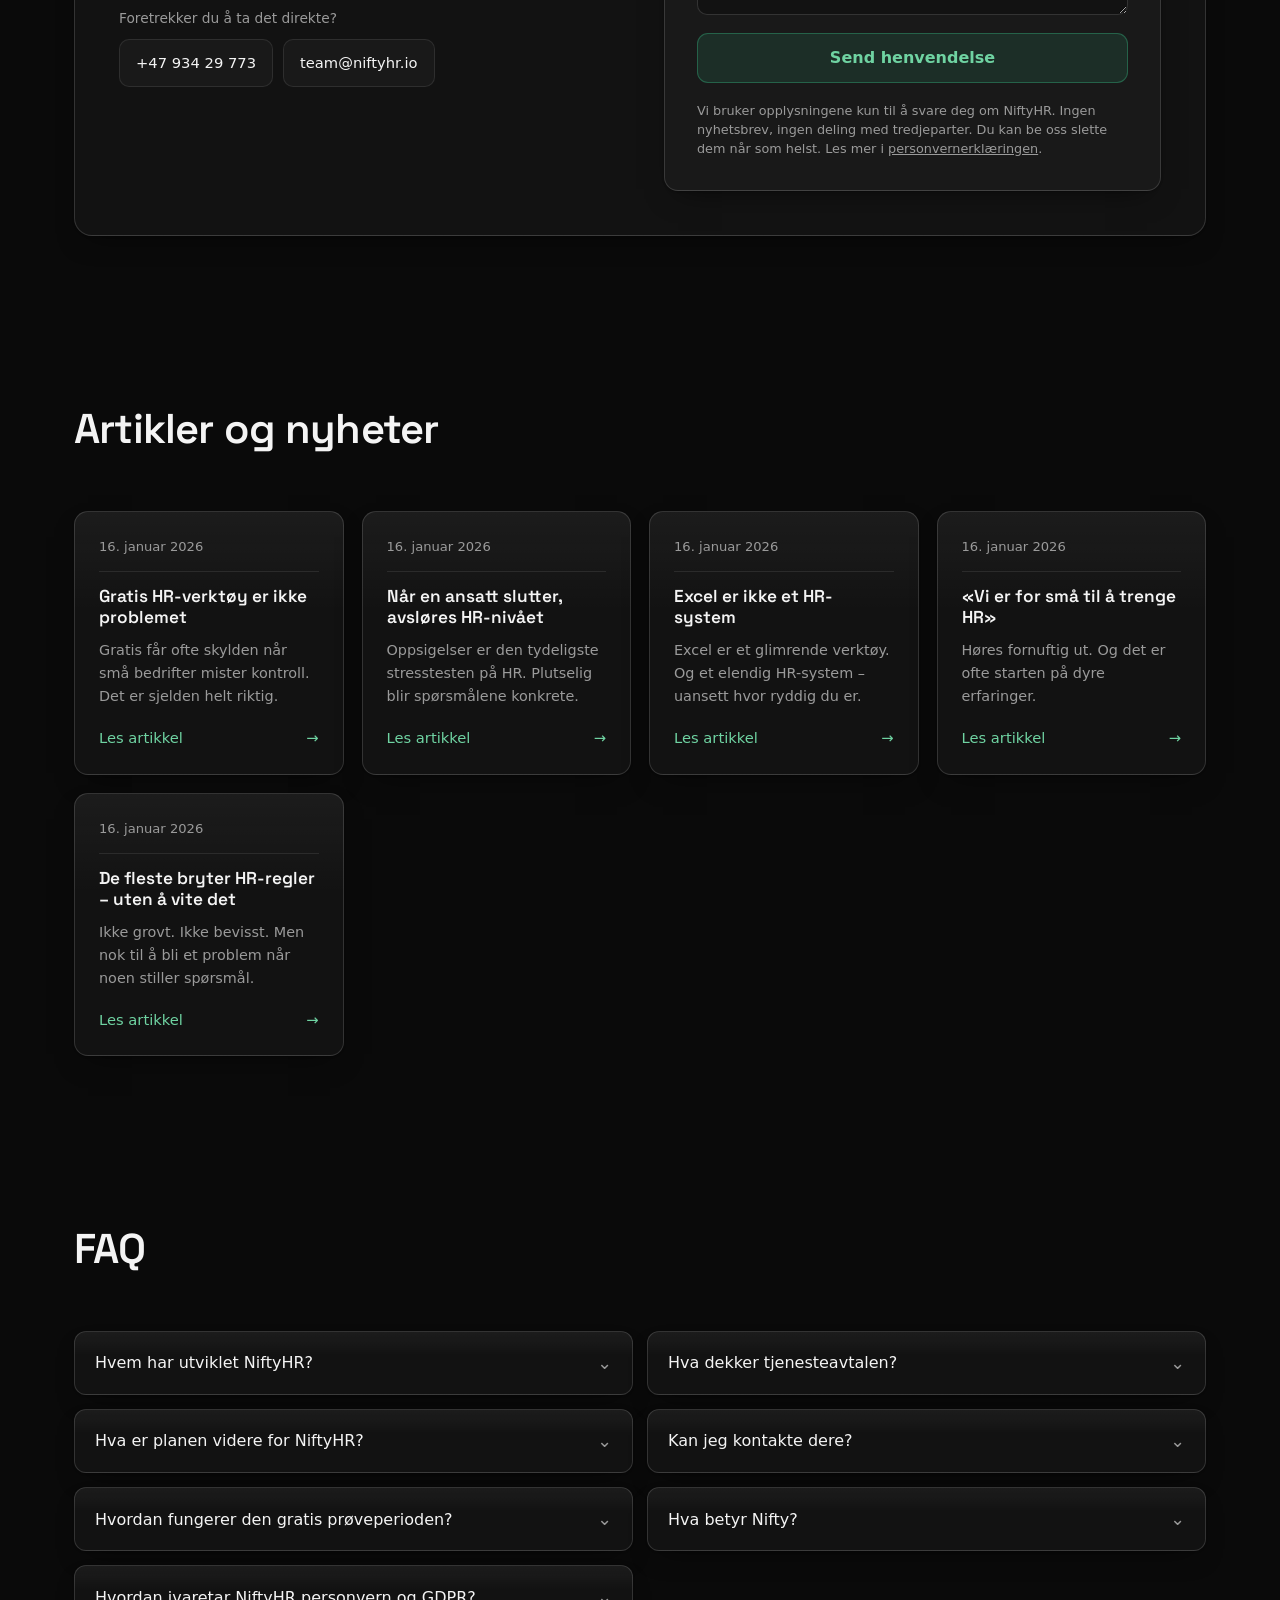
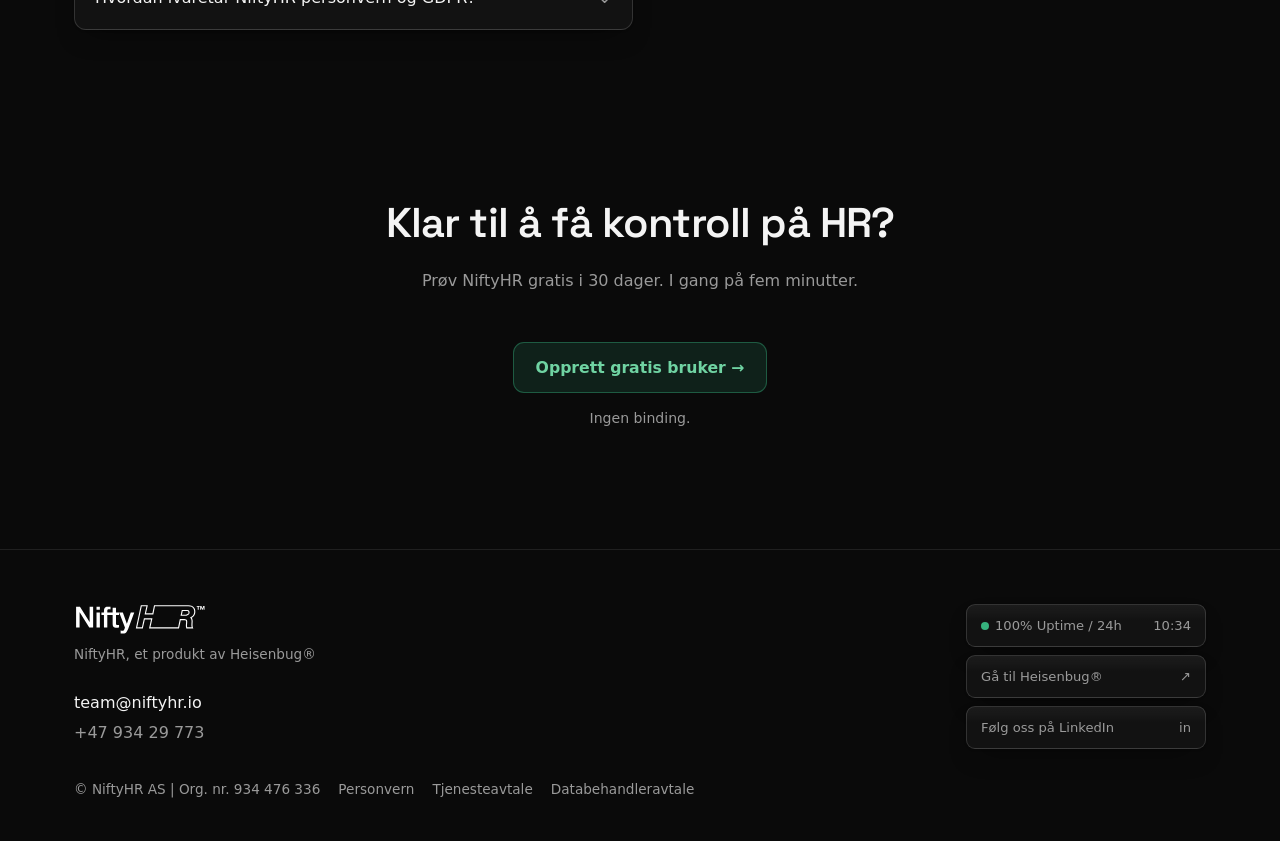
==== commit 70a7ead9: "Nifty-prefiks på alle abo, funksjons-intro-tekst, ny AI/SkatteFUNN-seksjon" ====
--- a/index.html
+++ b/index.html
@@ -102,7 +102,7 @@
     <div class="wrap">
       <div class="section-head">
         <h2>Alt du trenger for HR i én app</h2>
-        <p>Det farligste HR-systemet i en liten bedrift? NiftyHR gjør hverdagen enklere, mer effektiv og motiverende – både for ledere og ansatte.</p>
+        <p>Det farligste HR-systemet i en liten bedrift? Å ikke ha ett! NiftyHR gjør hverdagen enklere, mer effektiv og motiverende – både for ledere og ansatte.</p>
       </div>
       <div class="feat-grid">
         <div class="feat" data-reveal>
@@ -165,7 +165,7 @@
       <div class="price-grid">
 
         <div class="plan" data-reveal>
-          <div class="tier">Plus</div>
+          <div class="tier">Nifty Plus</div>
           <div class="price">Fra 49 kr</div>
           <div class="per">per ansatt/mnd</div>
           <div class="who">Prøv alt gratis i 30 dager</div>
@@ -191,7 +191,7 @@
         </div>
 
         <div class="plan featured" data-reveal>
-          <div class="tier">Business</div>
+          <div class="tier">Nifty Business</div>
           <div class="price">Fra 490 kr</div>
           <div class="per">pr mnd</div>
           <div class="who">For bedrifter med egne behov</div>
@@ -235,6 +235,20 @@
 
       </div>
       <p class="price-note">Alle nye kunder får 30 dager full Plus-tilgang gratis ved oppstart. Forbehold om at prising kan endres i fremtiden, i henhold til vilkårene.</p>
+    </div>
+  </section>
+
+  <!-- ============ NiftyHR AI og SkatteFUNN ============ -->
+  <section class="section" id="ai-skattefunn">
+    <div class="wrap">
+      <div class="info-card" data-reveal>
+        <span class="eyebrow"><span class="dot"></span> SkatteFUNN-godkjent</span>
+        <h2>NiftyHR AI og SkatteFUNN</h2>
+        <p>NiftyHR har fått godkjent støtte fra SkatteFUNN for utvikling av trygg AI innen HR – gjennom prosjektet «Utvikling av KI-baserte metoder for automatisert gjennomføring av HR-prosesser i små virksomheter».</p>
+        <p>Der tradisjonelle HR-systemer ofte bare fungerer som passive arkiver for oppbevaring av dokumenter, tar vi i NiftyHR steget videre. Med Nifty AI bygger vi intelligent teknologi som ikke bare organiserer informasjon, men som faktisk hjelper bedriften med å gjennomføre de operative HR-oppgavene.</p>
+        <p>Prosjektet har særlig fokus på å automatisere krevende prosesser som onboarding, opplæring og oppfølging av ansatte. Ved å sette de strengeste krav til presisjon, kontroll og etterprøvbarhet i alle automatiserte steg, sikrer vi at små og mellomstore bedrifter får tilgang til trygg AI og samme profesjonelle HR-håndtering som store konsern – helt uten komplisert administrasjon.</p>
+        <p>SkatteFUNN-godkjenningen er et viktig kvalitetsstempel. Det gir deg som kunde en trygghet på at du investerer i nyskapende, trygg og kontinuerlig videreutviklet norsk HR-teknologi.</p>
+      </div>
     </div>
   </section>
 
--- a/style.css
+++ b/style.css
@@ -288,12 +288,21 @@
 .art,
 details,
 .lead-card,
+.info-card,
 .status a,
 .status div{
   background:linear-gradient(180deg,rgba(255,255,255,.045),rgba(255,255,255,0) 38%),var(--bg-2);
   border-color:rgba(255,255,255,.14);
   box-shadow:0 1px 2px rgba(0,0,0,.28),0 12px 28px -14px rgba(0,0,0,.6);
 }
+
+/* ============ Info-boks (NiftyHR AI / SkatteFUNN) ============ */
+.info-card{border:1px solid var(--line);border-radius:18px;padding:44px;max-width:840px;margin:0 auto}
+.info-card .eyebrow{margin-bottom:18px}
+.info-card h2{font-family:var(--display);font-weight:600;font-size:clamp(1.6rem,3.2vw,2rem);letter-spacing:-.02em;line-height:1.15;margin-bottom:18px}
+.info-card p{color:var(--muted);font-size:1rem;line-height:1.7;margin-bottom:16px}
+.info-card p:last-child{margin-bottom:0}
+@media(max-width:600px){.info-card{padding:30px 24px}}
 .lead-form-wrap{
   background:linear-gradient(180deg,rgba(255,255,255,.045),rgba(255,255,255,0) 38%),var(--bg-3);
   border-color:rgba(255,255,255,.14);
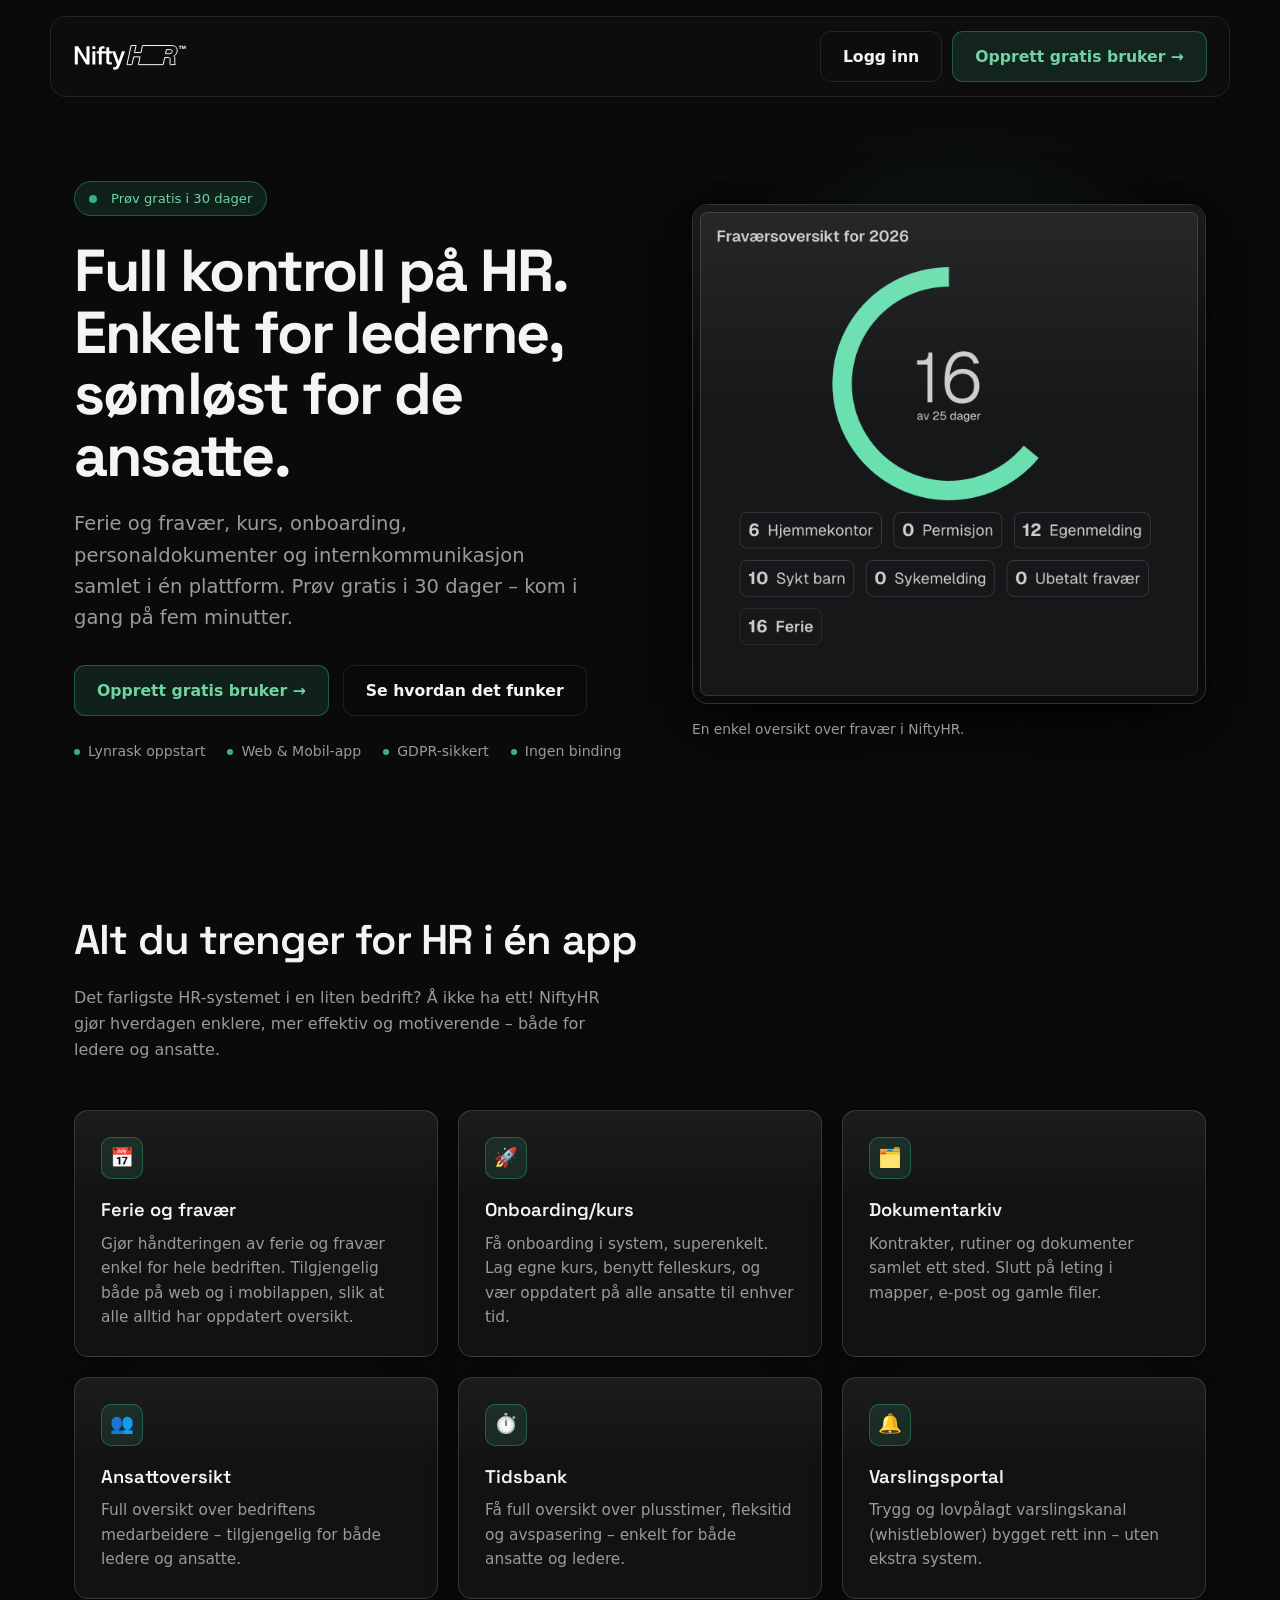
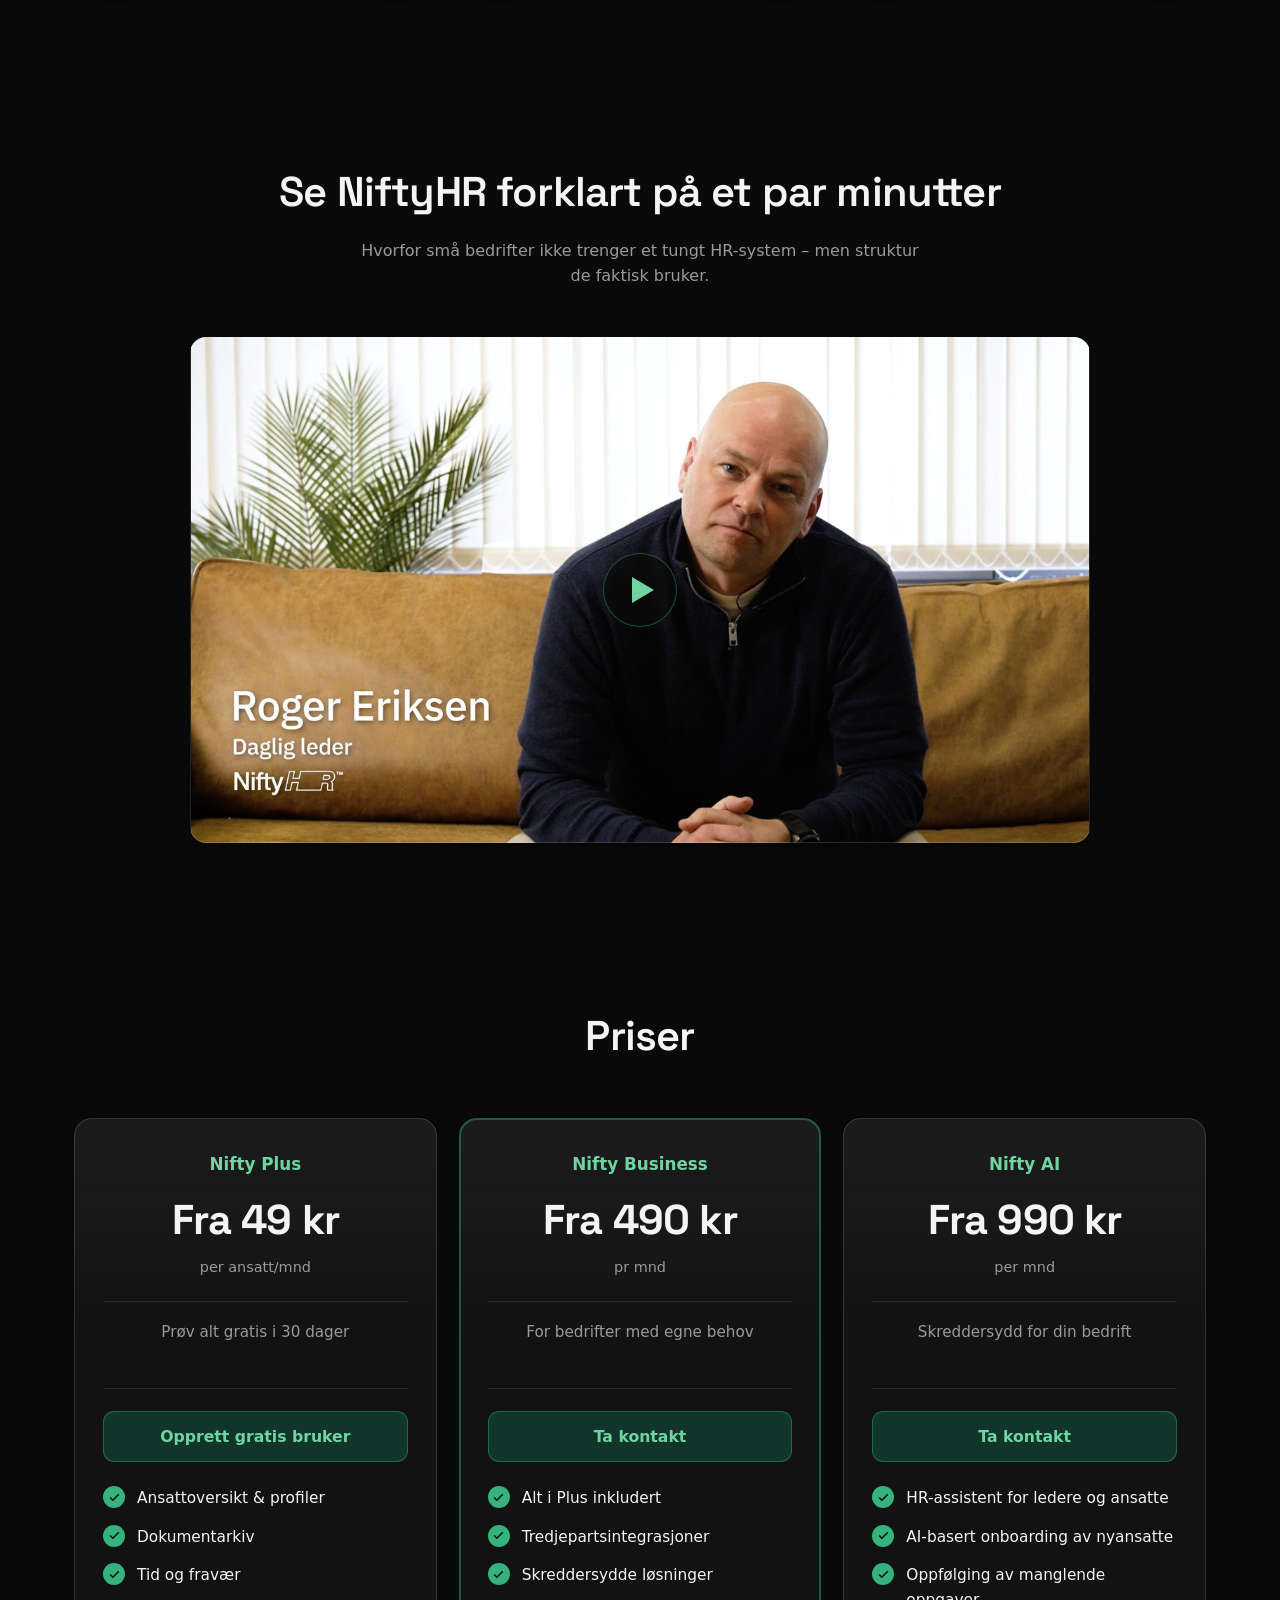
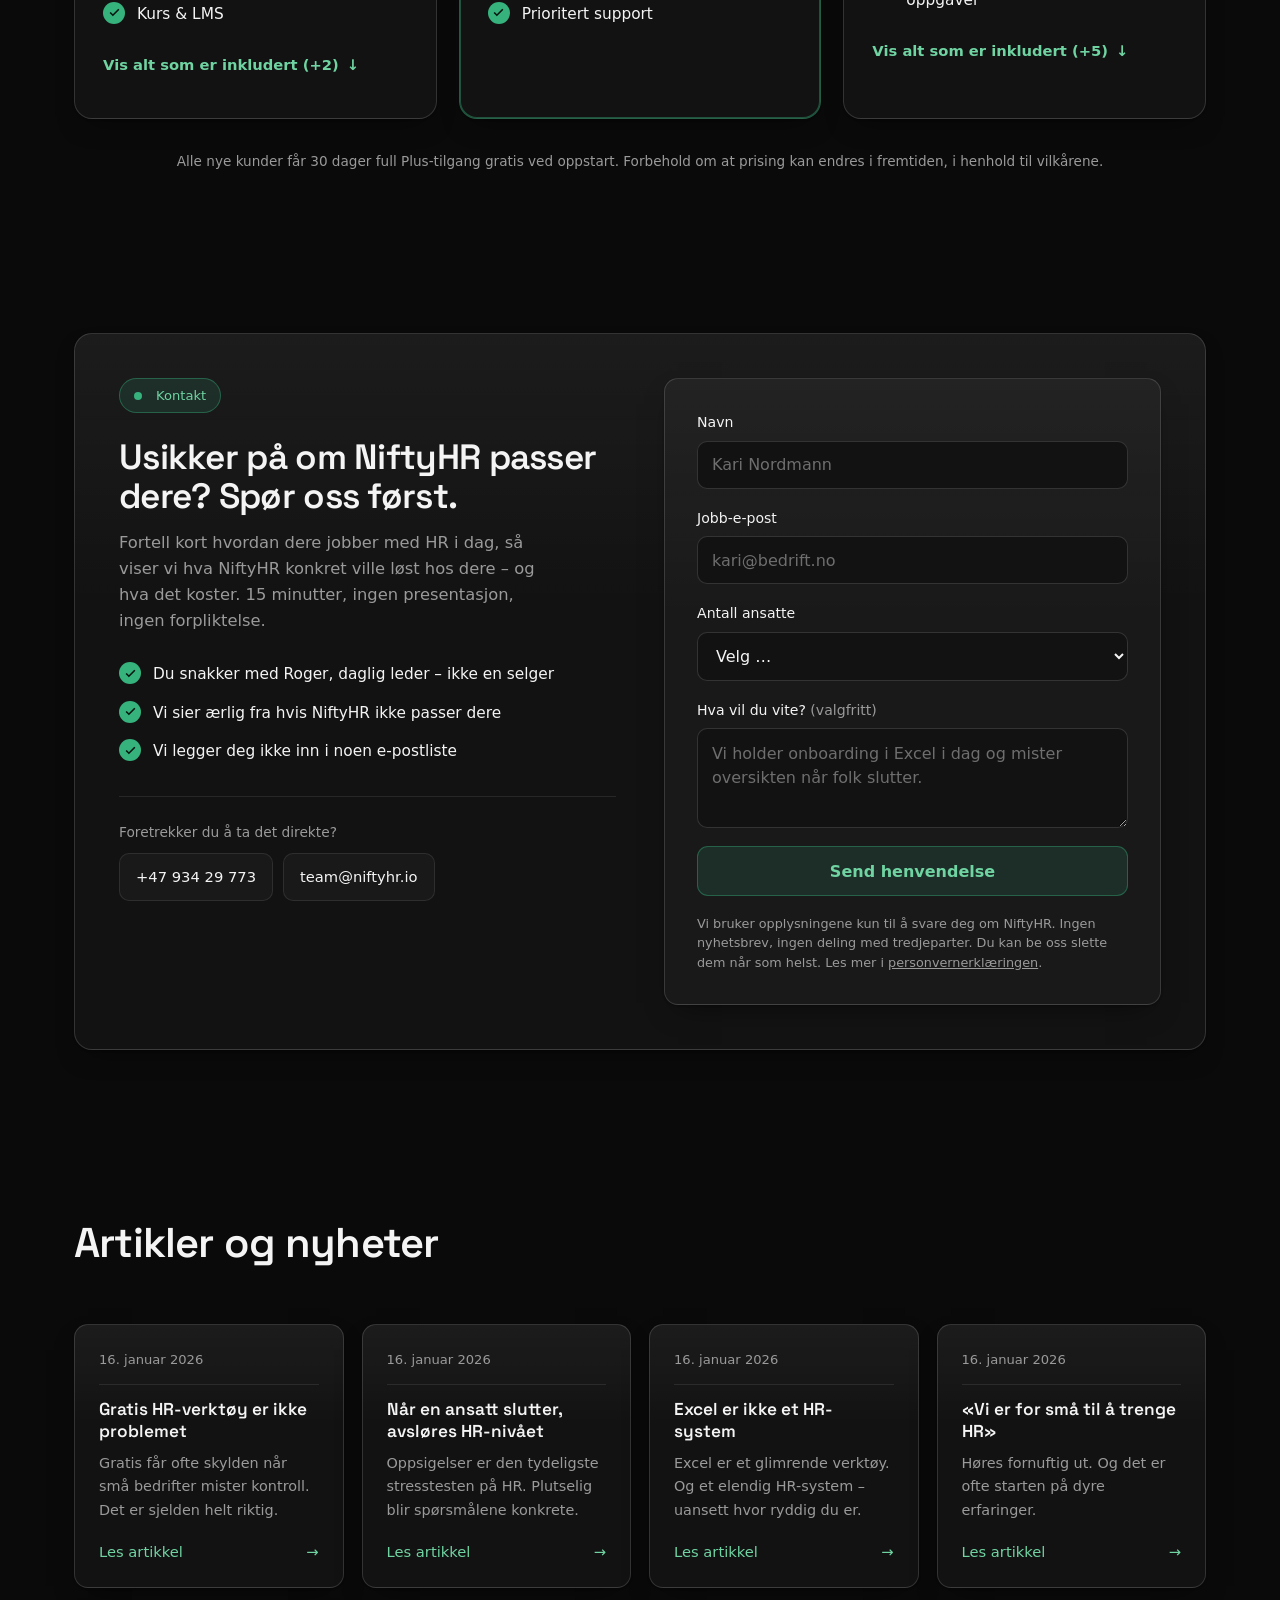
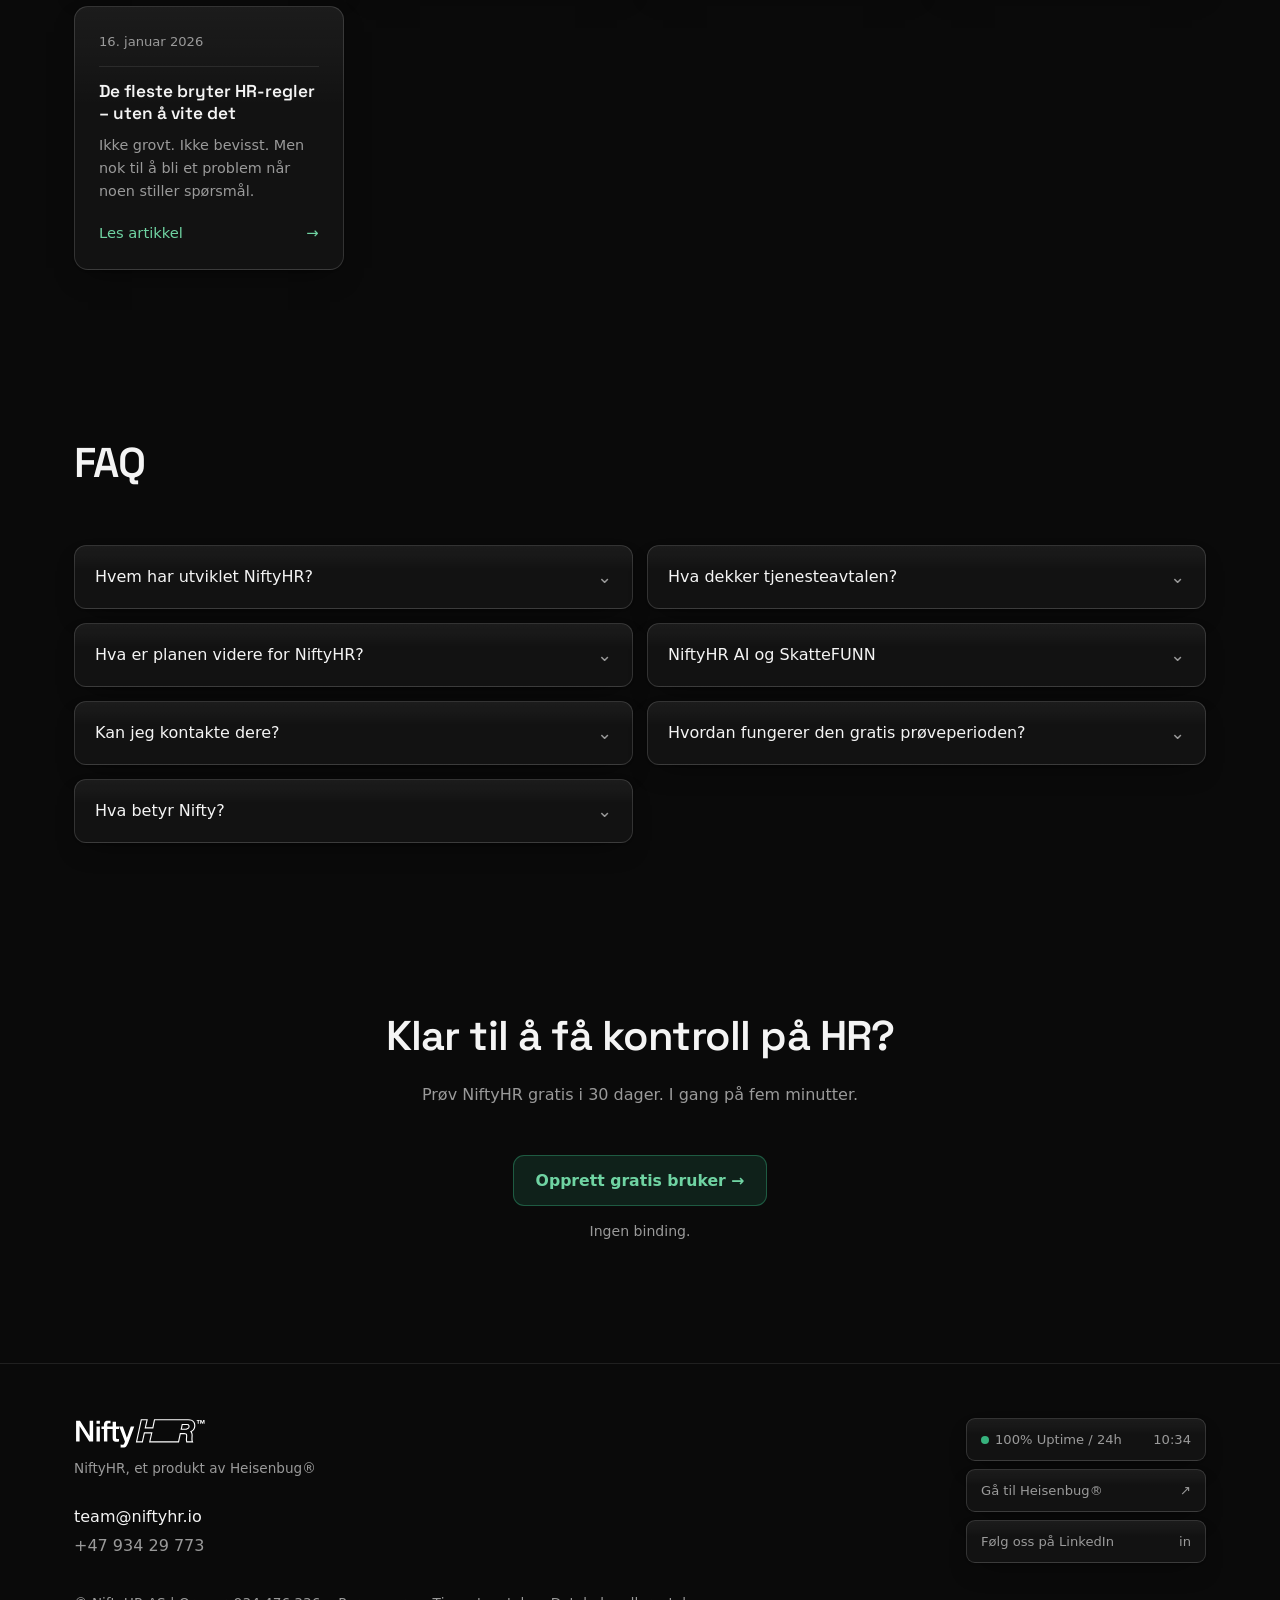
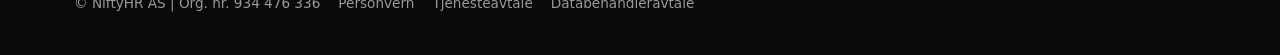
==== commit 99e60164: "Flytt SkatteFUNN-innhold til FAQ-punkt, fjern frittstående seksjon" ====
--- a/index.html
+++ b/index.html
@@ -238,20 +238,6 @@
     </div>
   </section>
 
-  <!-- ============ NiftyHR AI og SkatteFUNN ============ -->
-  <section class="section" id="ai-skattefunn">
-    <div class="wrap">
-      <div class="info-card" data-reveal>
-        <span class="eyebrow"><span class="dot"></span> SkatteFUNN-godkjent</span>
-        <h2>NiftyHR AI og SkatteFUNN</h2>
-        <p>NiftyHR har fått godkjent støtte fra SkatteFUNN for utvikling av trygg AI innen HR – gjennom prosjektet «Utvikling av KI-baserte metoder for automatisert gjennomføring av HR-prosesser i små virksomheter».</p>
-        <p>Der tradisjonelle HR-systemer ofte bare fungerer som passive arkiver for oppbevaring av dokumenter, tar vi i NiftyHR steget videre. Med Nifty AI bygger vi intelligent teknologi som ikke bare organiserer informasjon, men som faktisk hjelper bedriften med å gjennomføre de operative HR-oppgavene.</p>
-        <p>Prosjektet har særlig fokus på å automatisere krevende prosesser som onboarding, opplæring og oppfølging av ansatte. Ved å sette de strengeste krav til presisjon, kontroll og etterprøvbarhet i alle automatiserte steg, sikrer vi at små og mellomstore bedrifter får tilgang til trygg AI og samme profesjonelle HR-håndtering som store konsern – helt uten komplisert administrasjon.</p>
-        <p>SkatteFUNN-godkjenningen er et viktig kvalitetsstempel. Det gir deg som kunde en trygghet på at du investerer i nyskapende, trygg og kontinuerlig videreutviklet norsk HR-teknologi.</p>
-      </div>
-    </div>
-  </section>
-
   <!-- ============ Kontakt / leadfangst ============ -->
   <section class="section lead-sec" id="kontakt">
     <div class="wrap">
@@ -383,6 +369,15 @@
           <div class="ans">Vi gjør NiftyHR enklere og smartere. Neste steg er praktisk AI-støtte i hverdagen gjennom Agent44 – en operativ AI-medarbeider som hjelper ledere med oppfølging, dokumenter og HR-oppgaver.</div>
         </details>
         <details data-reveal>
+          <summary>NiftyHR AI og SkatteFUNN</summary>
+          <div class="ans">
+            <p>NiftyHR har fått godkjent støtte fra SkatteFUNN for utvikling av trygg AI innen HR – gjennom prosjektet «Utvikling av KI-baserte metoder for automatisert gjennomføring av HR-prosesser i små virksomheter».</p>
+            <p>Der tradisjonelle HR-systemer ofte bare fungerer som passive arkiver for oppbevaring av dokumenter, tar vi i NiftyHR steget videre. Med Nifty AI bygger vi intelligent teknologi som ikke bare organiserer informasjon, men som faktisk hjelper bedriften med å gjennomføre de operative HR-oppgavene.</p>
+            <p>Prosjektet har særlig fokus på å automatisere krevende prosesser som onboarding, opplæring og oppfølging av ansatte. Ved å sette de strengeste krav til presisjon, kontroll og etterprøvbarhet i alle automatiserte steg, sikrer vi at små og mellomstore bedrifter får tilgang til trygg AI og samme profesjonelle HR-håndtering som store konsern – helt uten komplisert administrasjon.</p>
+            <p>SkatteFUNN-godkjenningen er et viktig kvalitetsstempel. Det gir deg som kunde en trygghet på at du investerer i nyskapende, trygg og kontinuerlig videreutviklet norsk HR-teknologi.</p>
+          </div>
+        </details>
+        <details data-reveal>
           <summary>Kan jeg kontakte dere?</summary>
           <div class="ans">Ja – send oss en e-post på team@niftyhr.io eller ring +47 934 29 773. Vi svarer gjerne.</div>
         </details>
--- a/style.css
+++ b/style.css
@@ -288,7 +288,6 @@
 .art,
 details,
 .lead-card,
-.info-card,
 .status a,
 .status div{
   background:linear-gradient(180deg,rgba(255,255,255,.045),rgba(255,255,255,0) 38%),var(--bg-2);
@@ -296,13 +295,9 @@
   box-shadow:0 1px 2px rgba(0,0,0,.28),0 12px 28px -14px rgba(0,0,0,.6);
 }
 
-/* ============ Info-boks (NiftyHR AI / SkatteFUNN) ============ */
-.info-card{border:1px solid var(--line);border-radius:18px;padding:44px;max-width:840px;margin:0 auto}
-.info-card .eyebrow{margin-bottom:18px}
-.info-card h2{font-family:var(--display);font-weight:600;font-size:clamp(1.6rem,3.2vw,2rem);letter-spacing:-.02em;line-height:1.15;margin-bottom:18px}
-.info-card p{color:var(--muted);font-size:1rem;line-height:1.7;margin-bottom:16px}
-.info-card p:last-child{margin-bottom:0}
-@media(max-width:600px){.info-card{padding:30px 24px}}
+/* FAQ-svar med flere avsnitt */
+details .ans p{margin-bottom:12px;line-height:1.6}
+details .ans p:last-child{margin-bottom:0}
 .lead-form-wrap{
   background:linear-gradient(180deg,rgba(255,255,255,.045),rgba(255,255,255,0) 38%),var(--bg-3);
   border-color:rgba(255,255,255,.14);
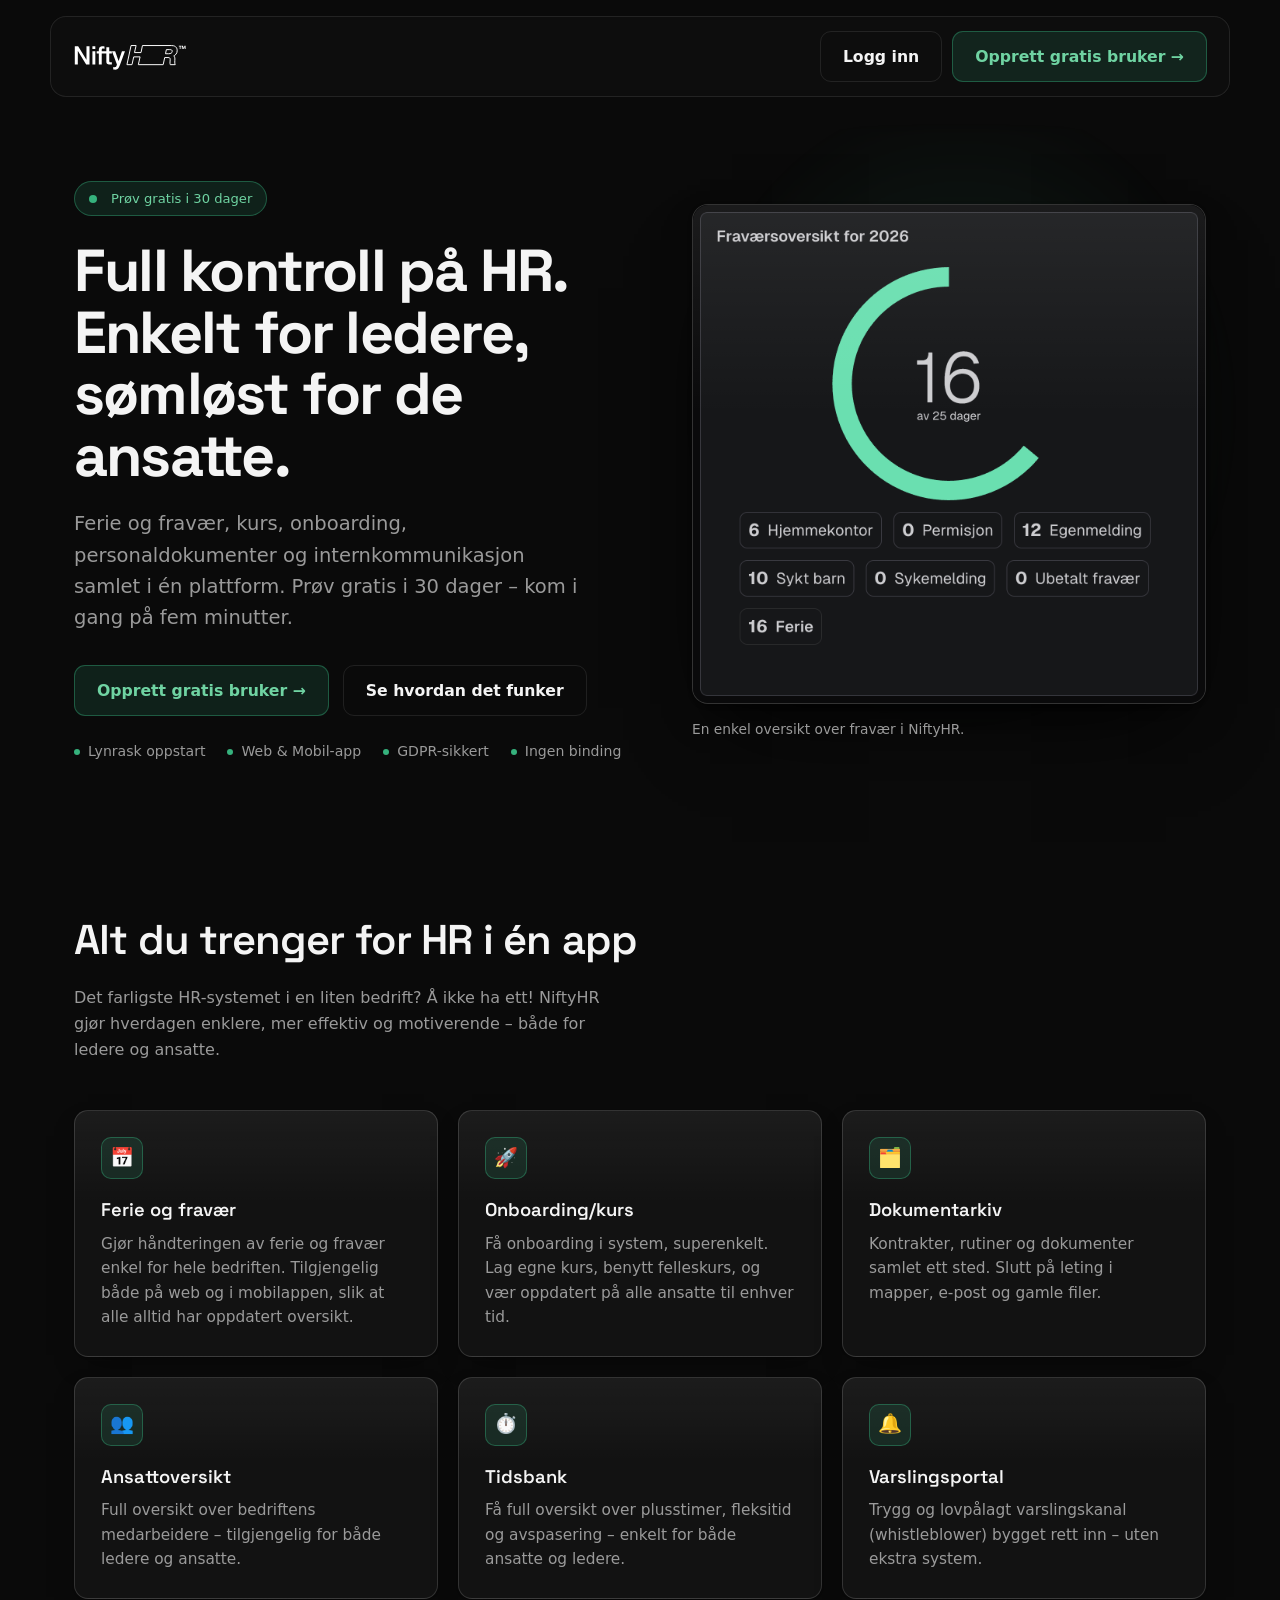
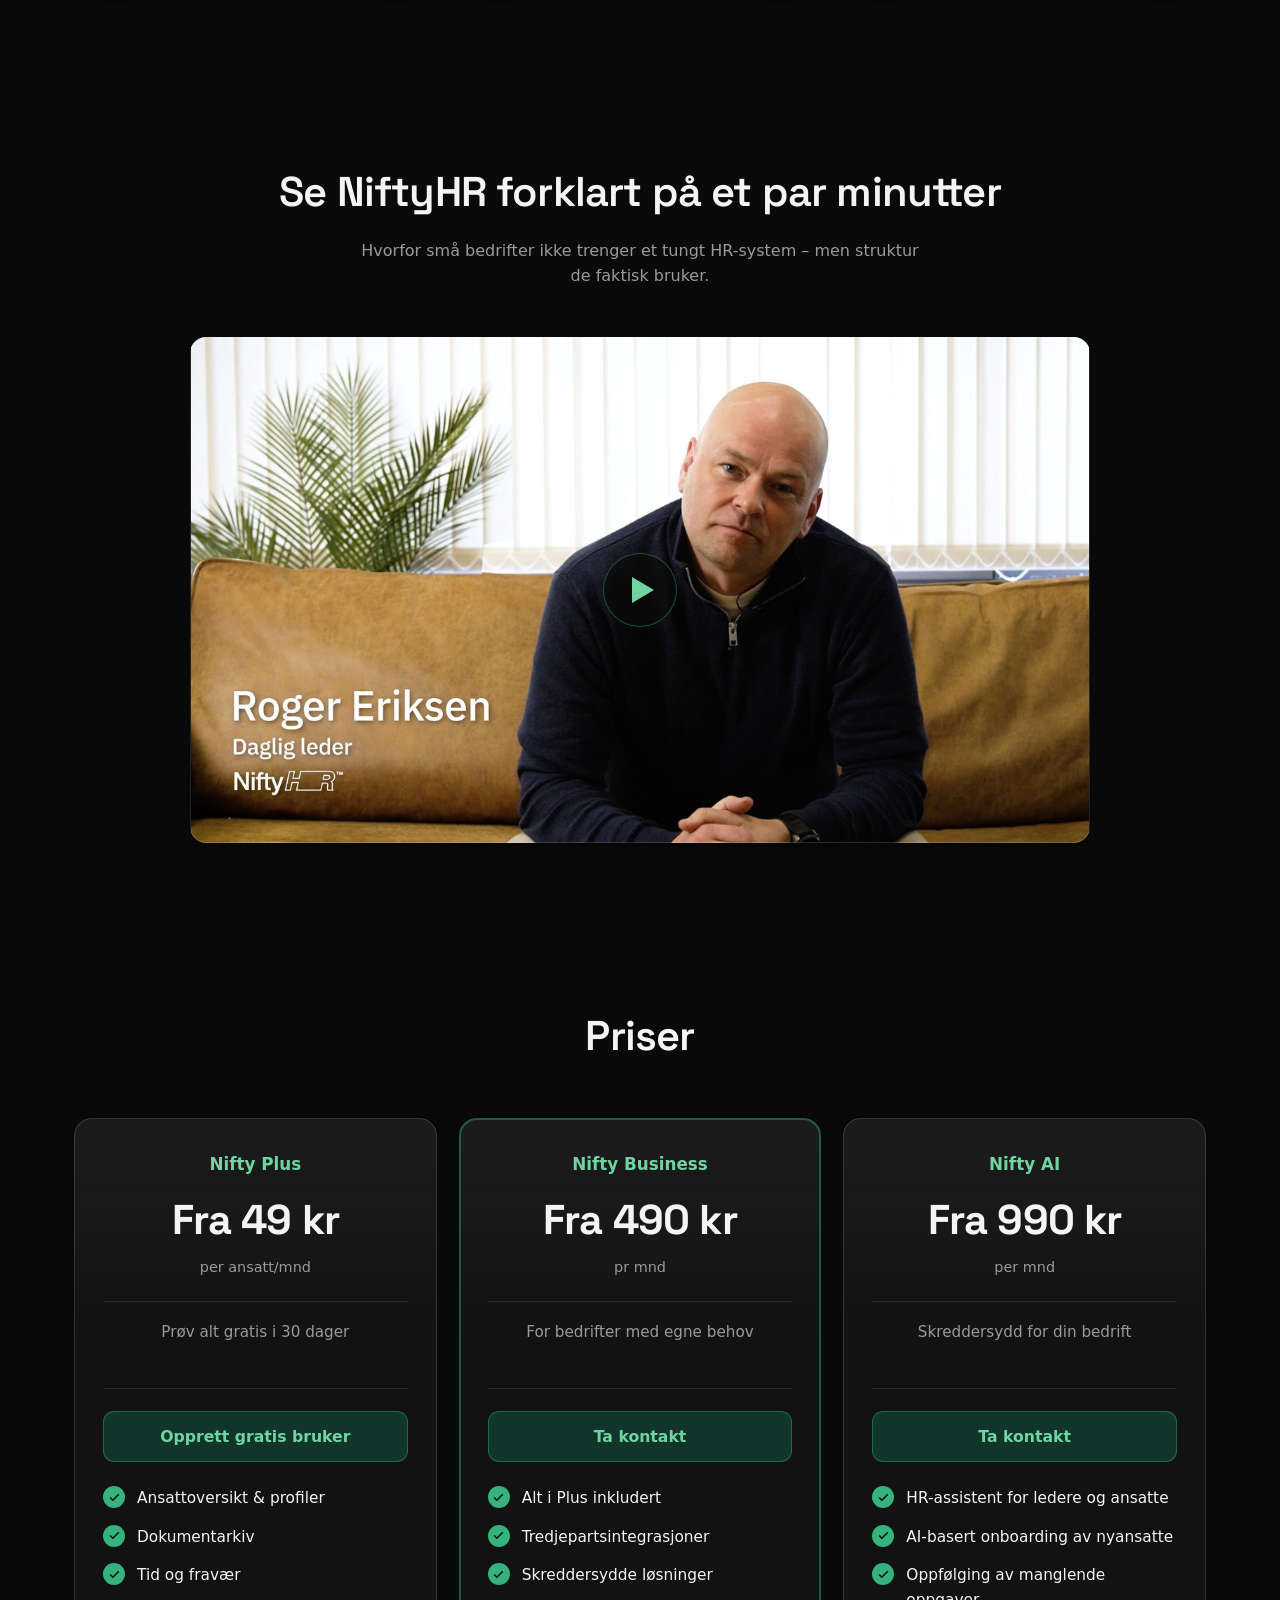
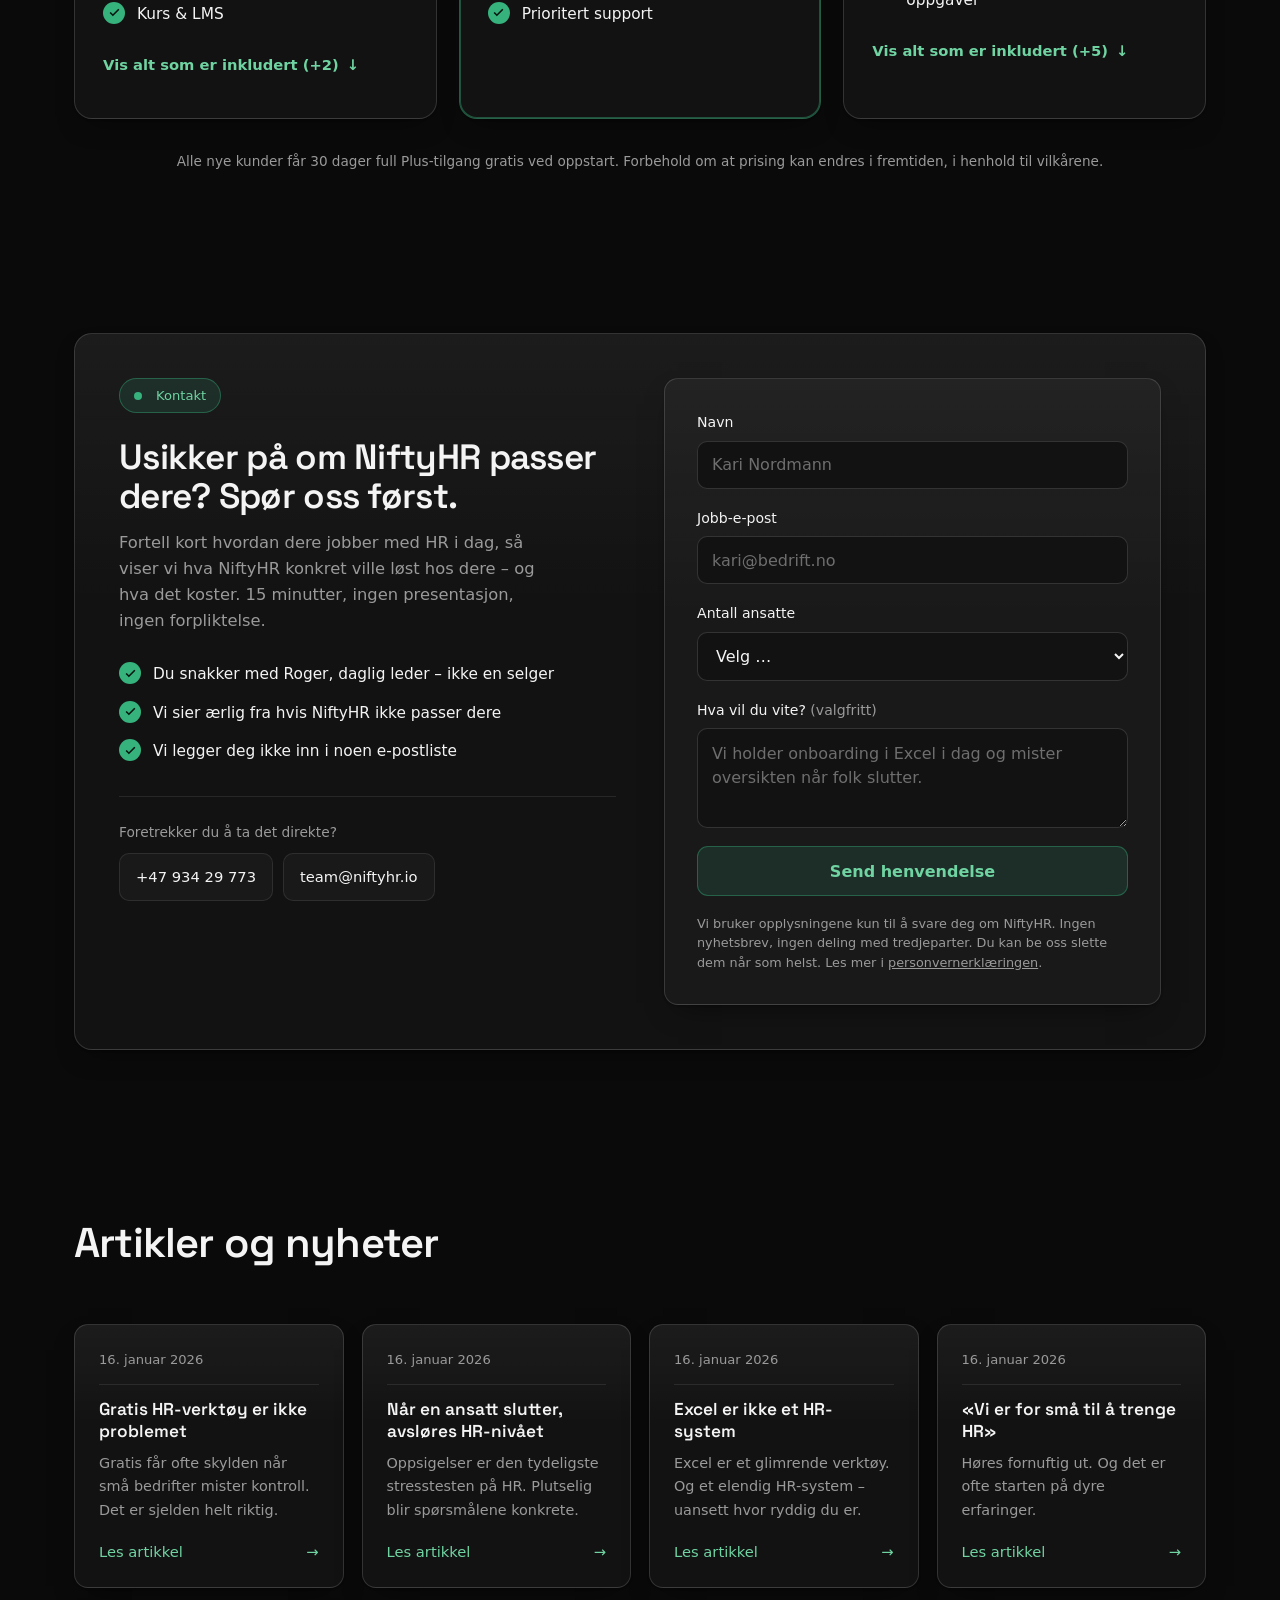
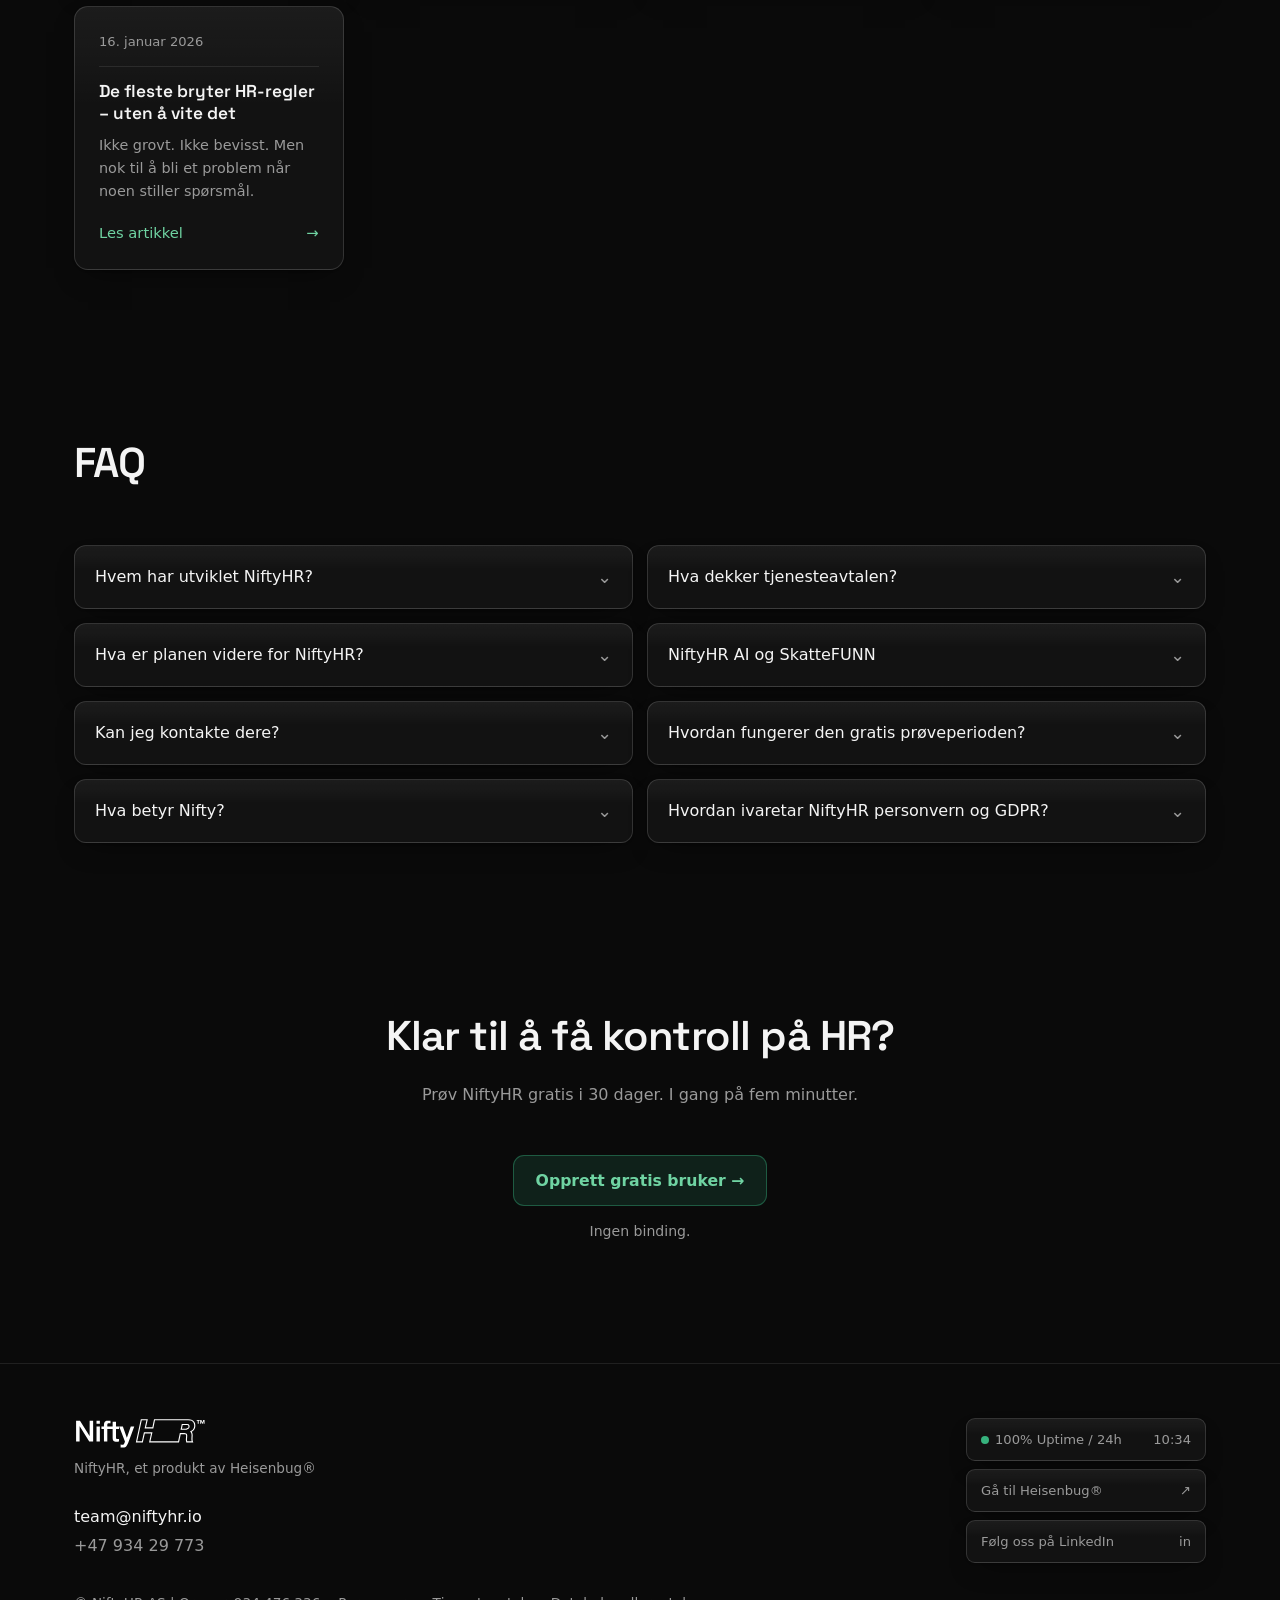
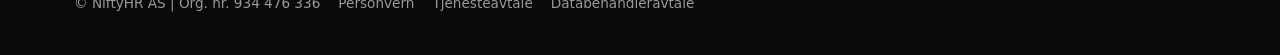
==== commit 735ec83d: "Hero: endre «lederne» til «ledere» Co-Authored-By: Claude Opus 5 <noreply@anthropic.com> Claude-Sess" ====
--- a/index.html
+++ b/index.html
@@ -71,7 +71,7 @@
     <div class="wrap hero-grid">
       <div>
         <span class="eyebrow"><span class="dot"></span> Prøv gratis i 30 dager</span>
-        <h1>Full kontroll på HR. Enkelt for lederne, sømløst for de ansatte.</h1>
+        <h1>Full kontroll på HR. Enkelt for ledere, sømløst for de ansatte.</h1>
         <p class="lead">Ferie og fravær, kurs, onboarding, personaldokumenter og internkommunikasjon samlet i én plattform. Prøv gratis i 30 dager – kom i gang på fem minutter.</p>
         <div class="cta-row">
           <a class="btn btn-green" href="https://www.niftyhr.io/auth/sign-up">Opprett gratis bruker →</a>
--- a/style.css
+++ b/style.css
@@ -194,9 +194,11 @@
   /* ============ Konvertering: header-CTA + trygghetssignaler ============ */
   .cta-group{display:flex;align-items:center;gap:10px}
   @media(max-width:600px){
-    .header-login{display:none}
+    /* Mobil: vis «Logg inn» i headeren, skjul «Opprett gratis bruker»
+       (hero har allerede en tydelig opprett-bruker-CTA rett under) */
+    .cta-group .btn-green{display:none}
     .topbar-inner{padding:12px 16px}
-    .cta-group .btn-green{padding:11px 16px;font-size:.9rem}
+    .header-login{padding:11px 16px;font-size:.9rem}
   }
   .trust{display:flex;flex-wrap:wrap;gap:10px 22px;margin-top:24px;color:var(--muted);font-size:.88rem}
   .trust span{display:inline-flex;align-items:center;gap:8px}
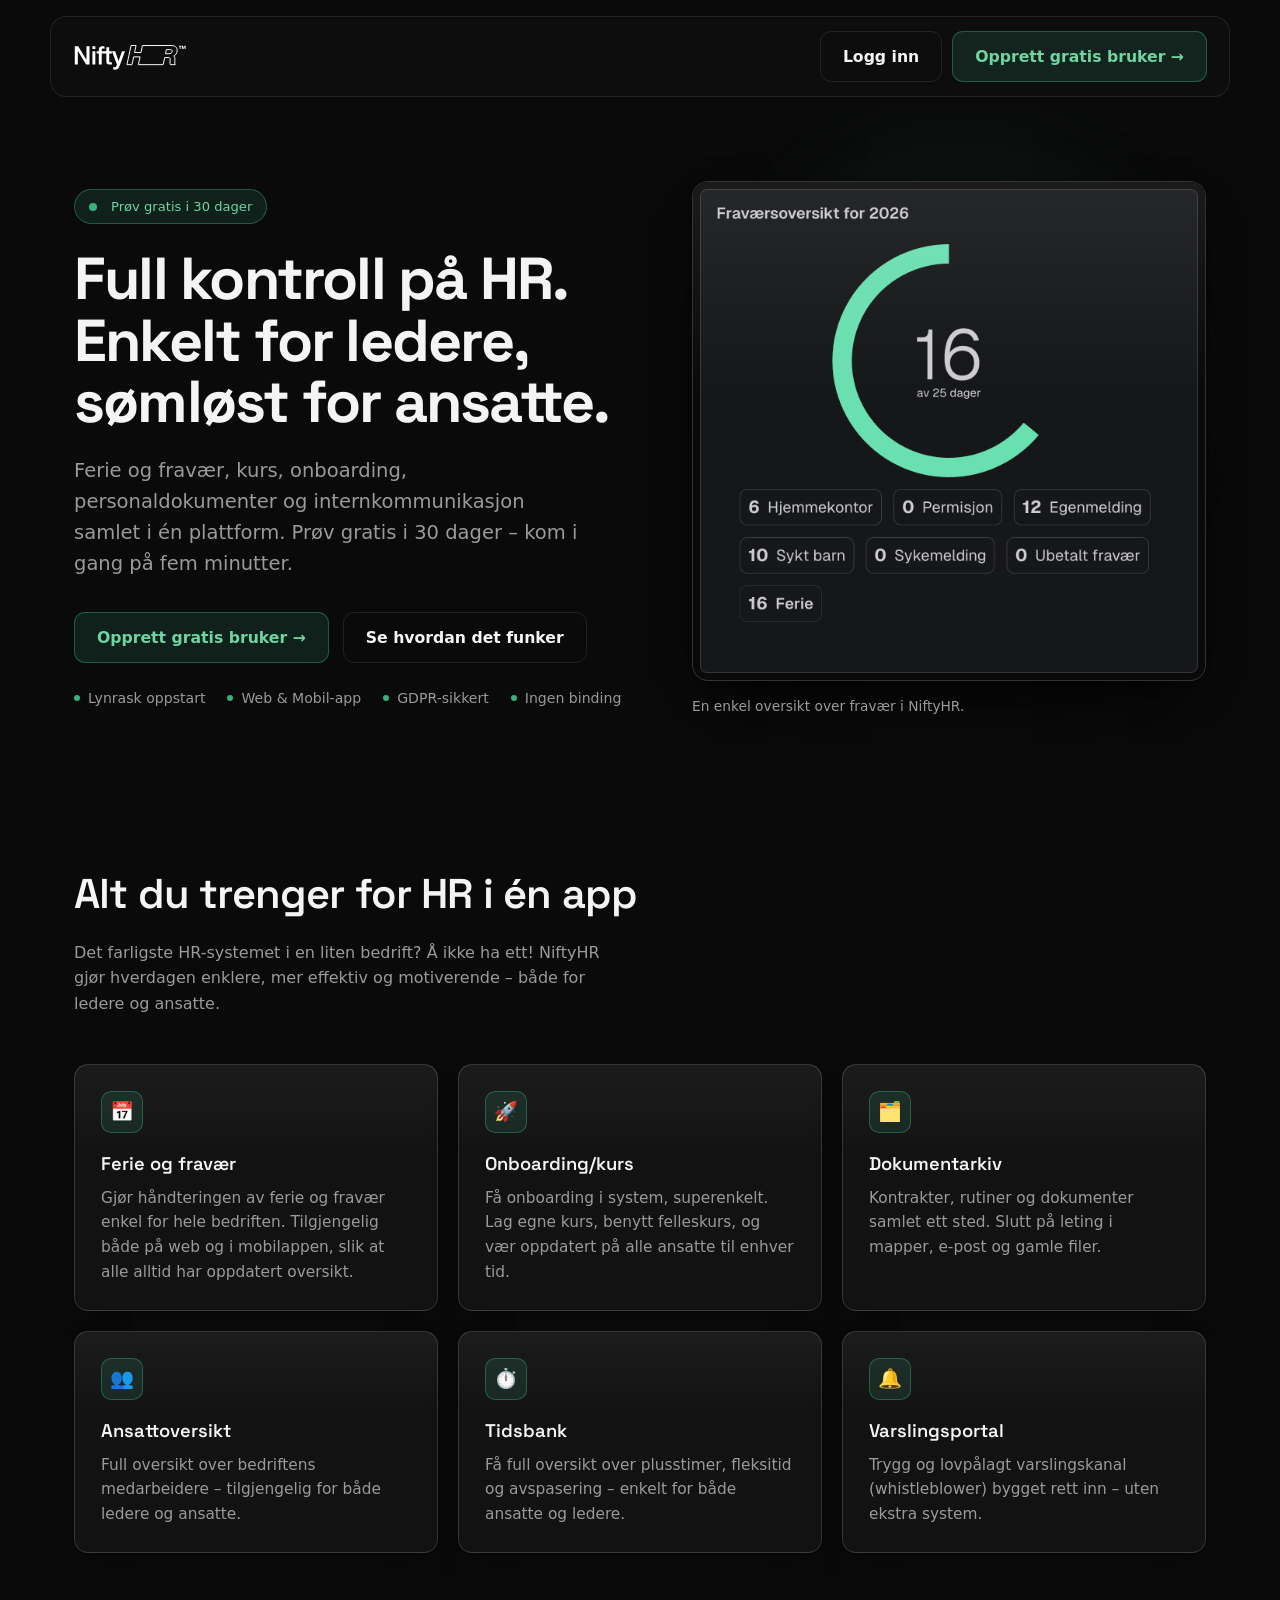
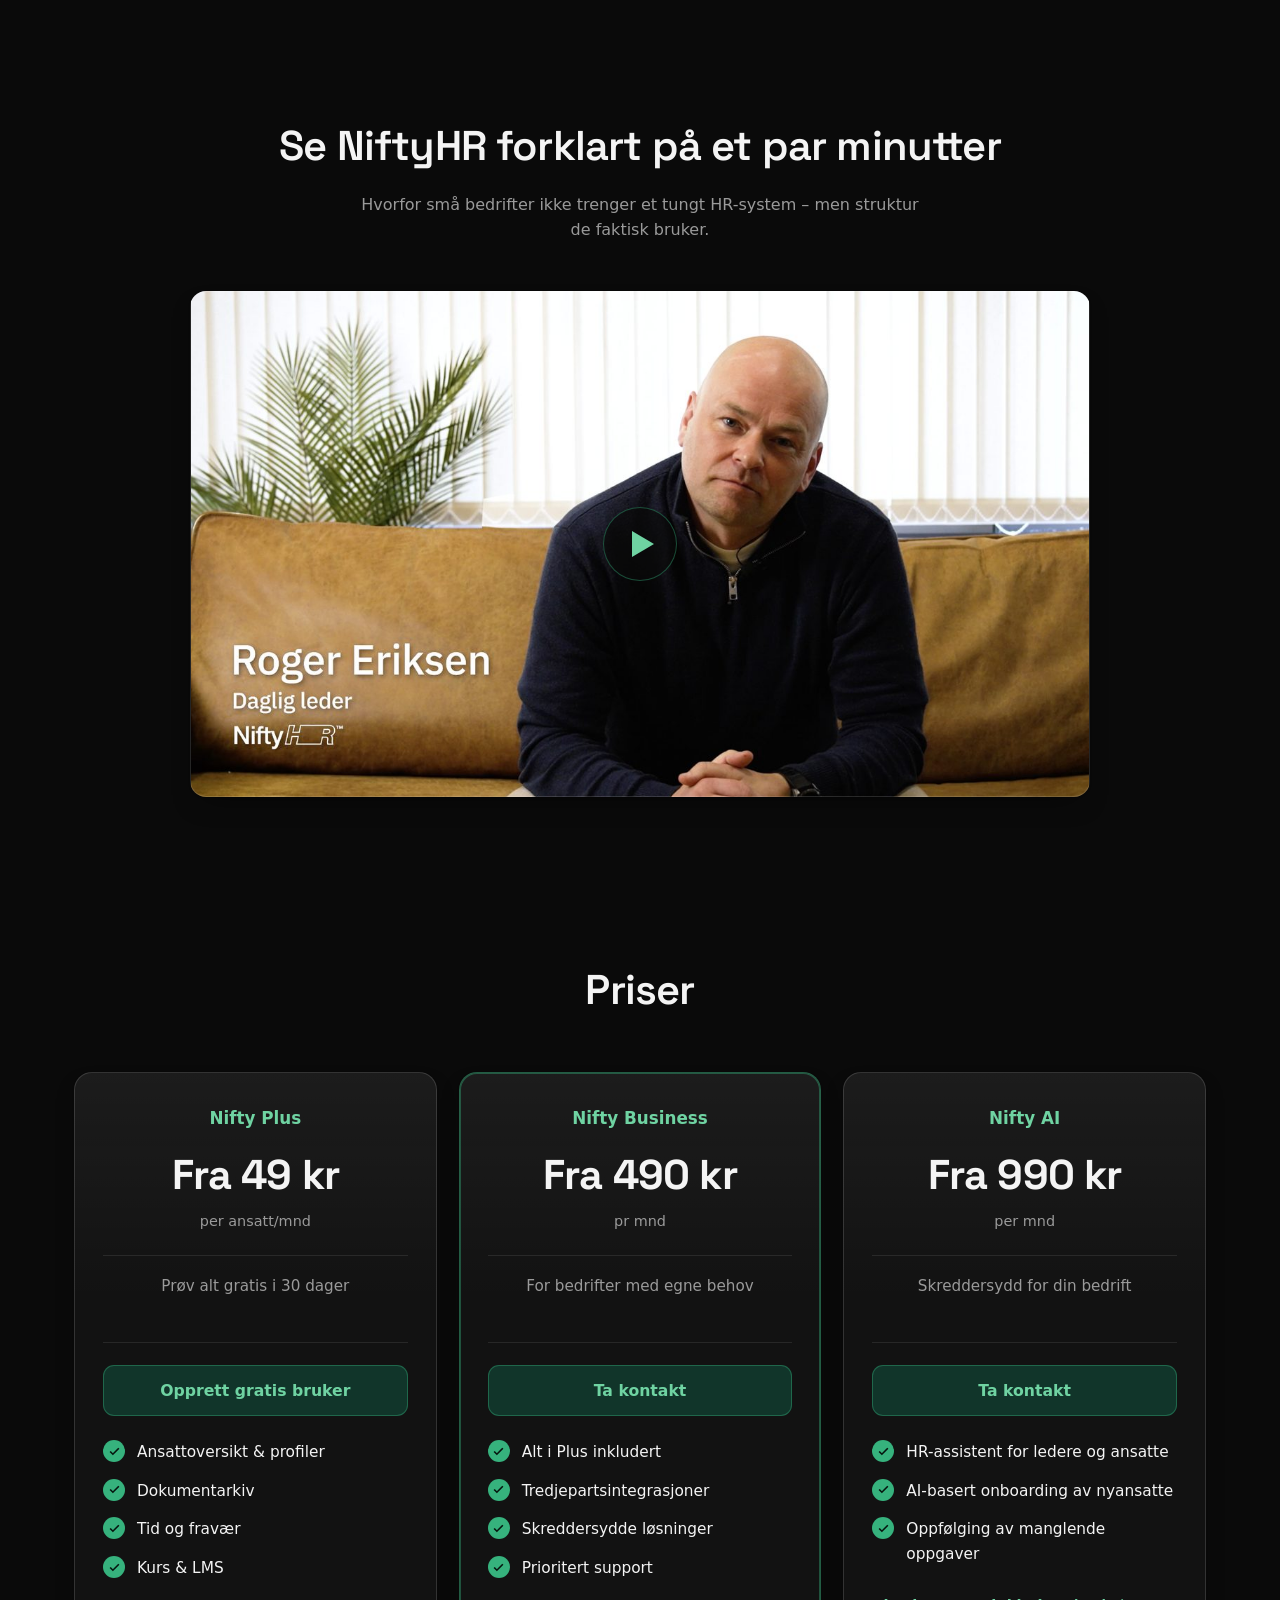
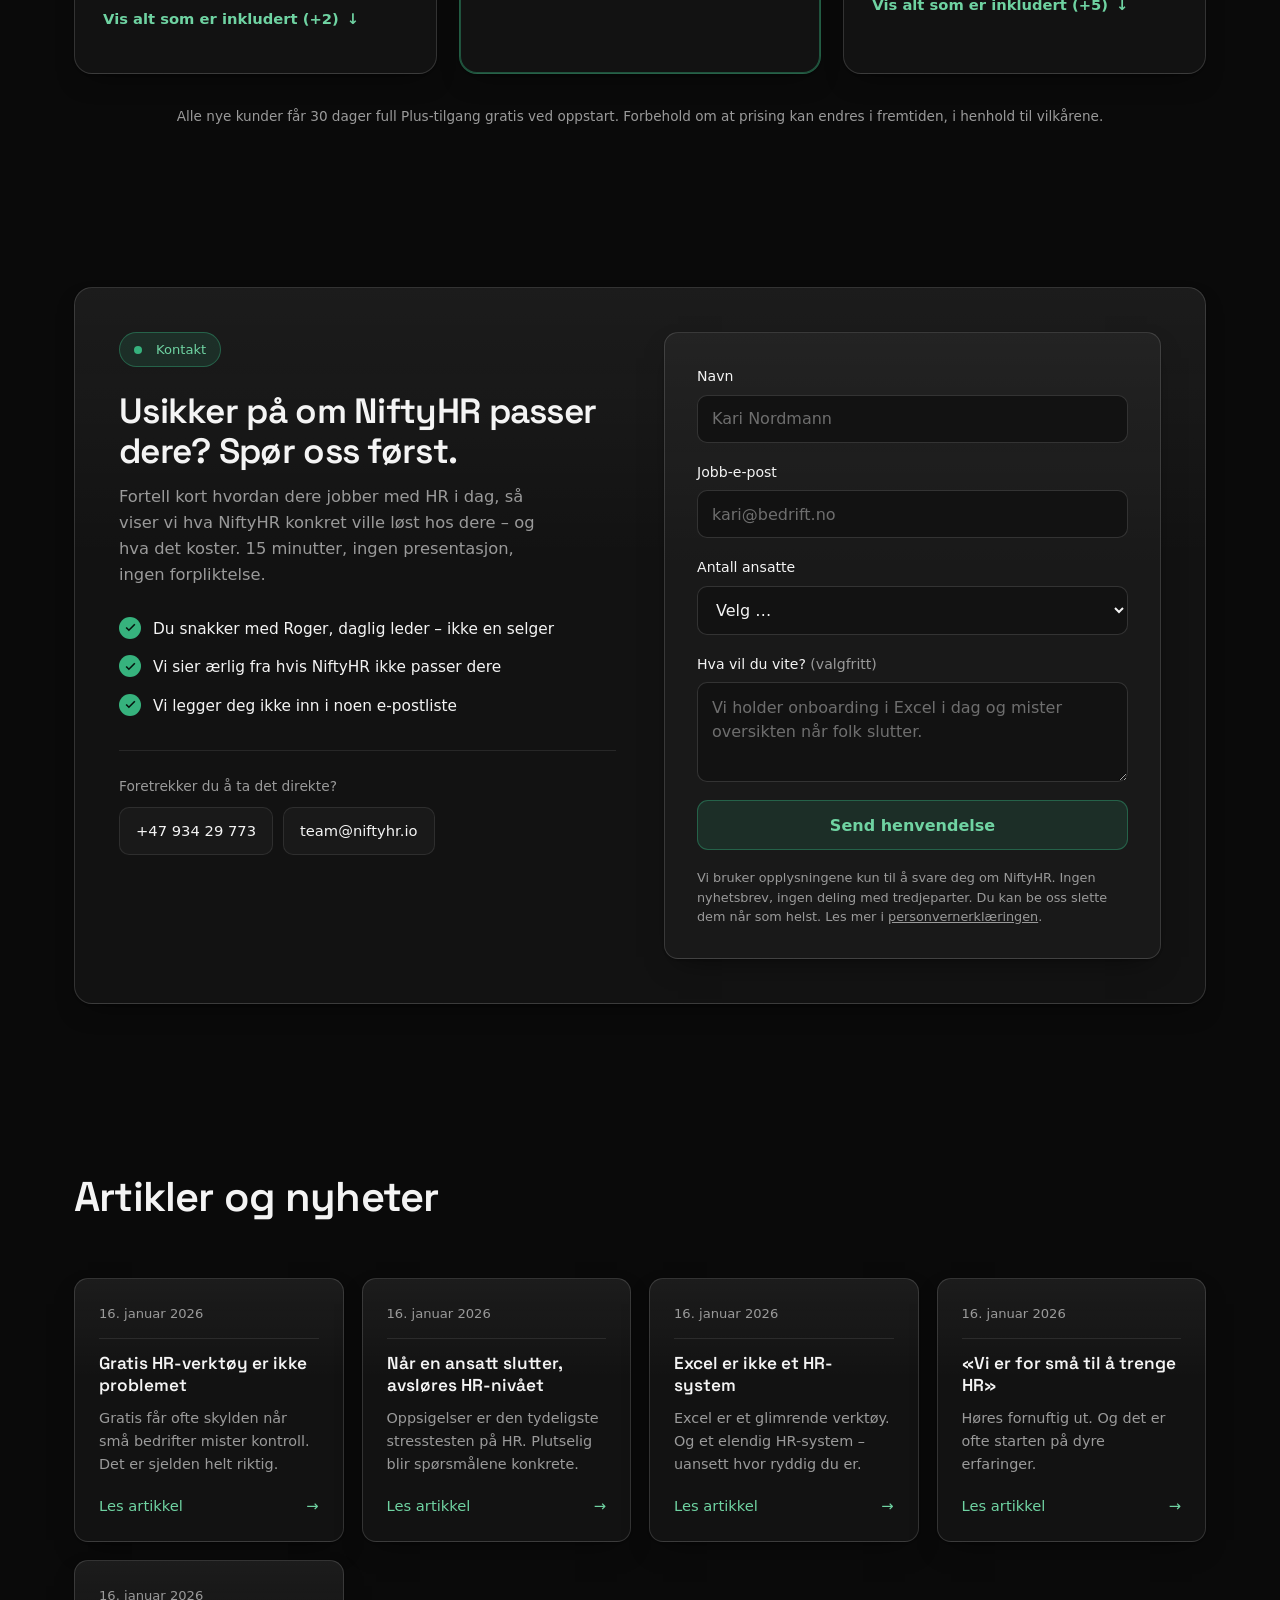
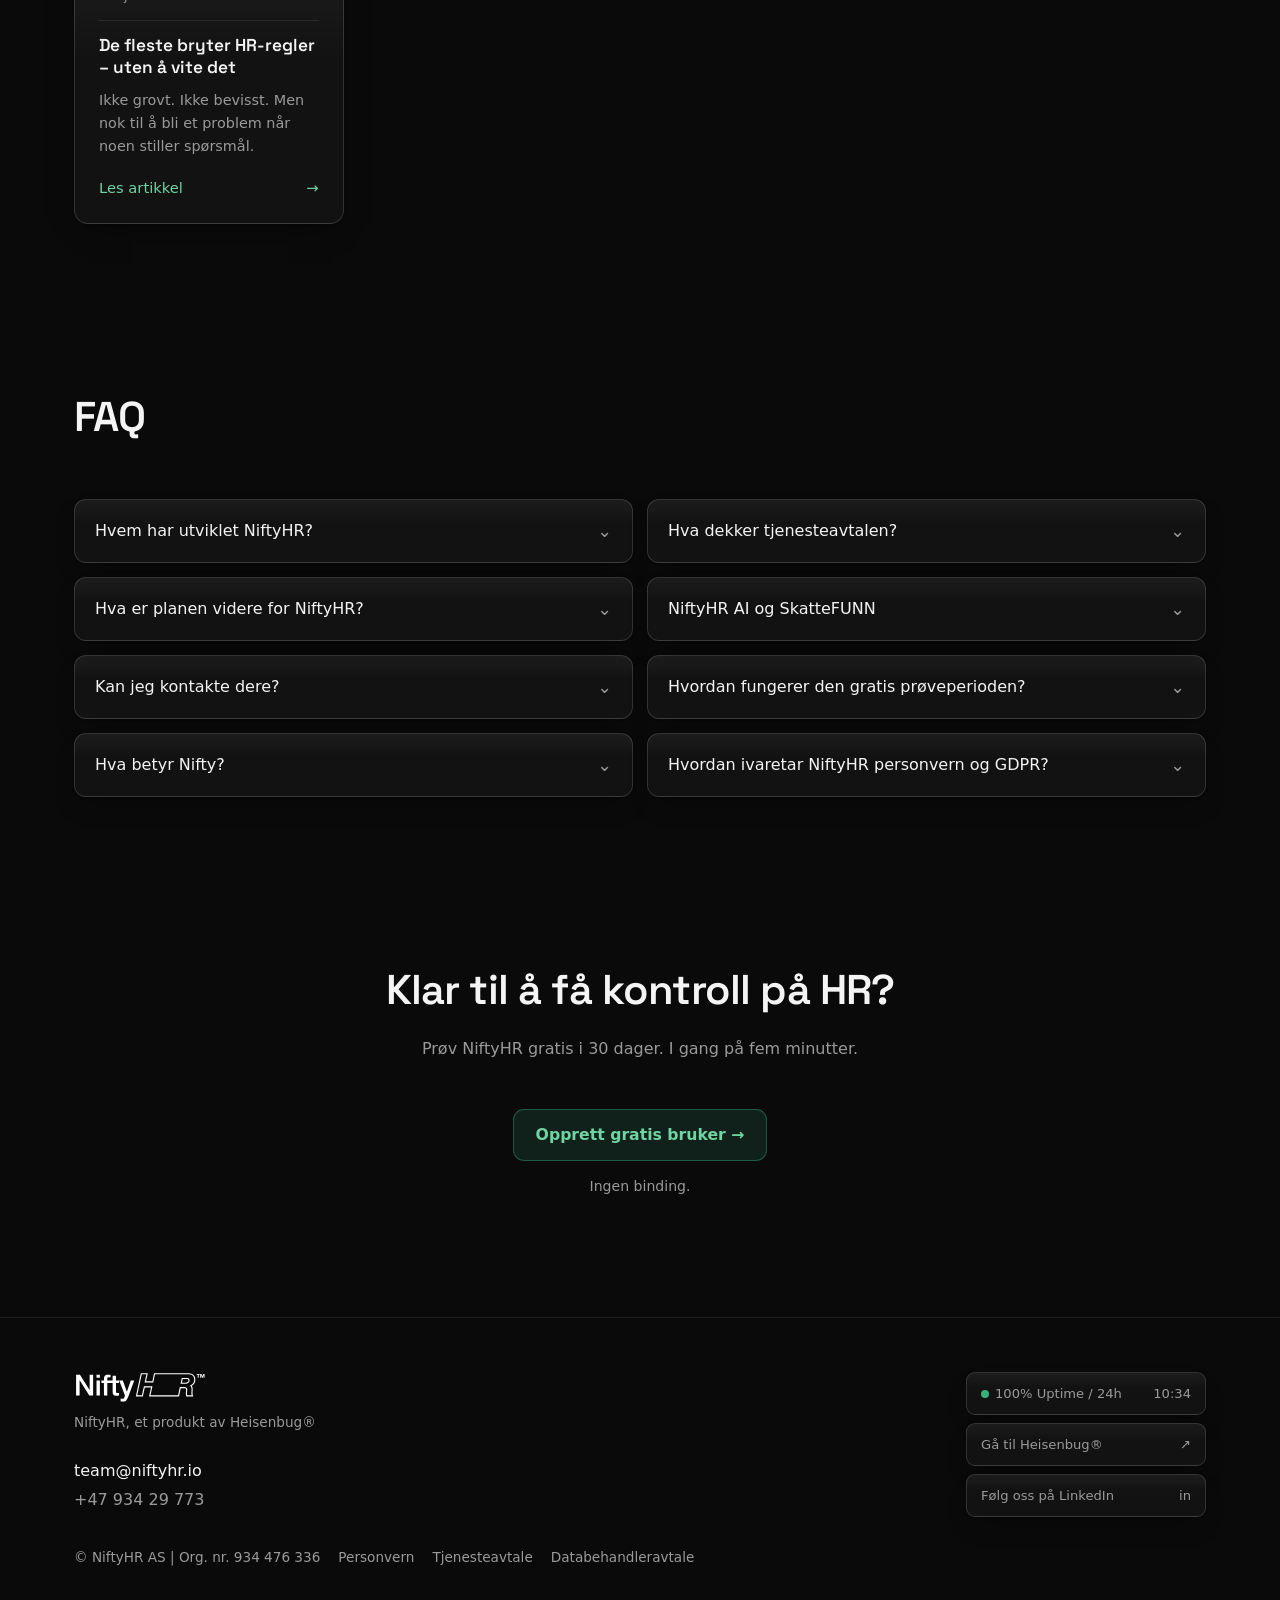
==== commit e811735b: "Hero: «for ansatte» i stedet for «for de ansatte» Co-Authored-By: Claude Opus 5 <noreply@anthropic.c" ====
--- a/index.html
+++ b/index.html
@@ -71,7 +71,7 @@
     <div class="wrap hero-grid">
       <div>
         <span class="eyebrow"><span class="dot"></span> Prøv gratis i 30 dager</span>
-        <h1>Full kontroll på HR. Enkelt for ledere, sømløst for de ansatte.</h1>
+        <h1>Full kontroll på HR. Enkelt for ledere, sømløst for ansatte.</h1>
         <p class="lead">Ferie og fravær, kurs, onboarding, personaldokumenter og internkommunikasjon samlet i én plattform. Prøv gratis i 30 dager – kom i gang på fem minutter.</p>
         <div class="cta-row">
           <a class="btn btn-green" href="https://www.niftyhr.io/auth/sign-up">Opprett gratis bruker →</a>
